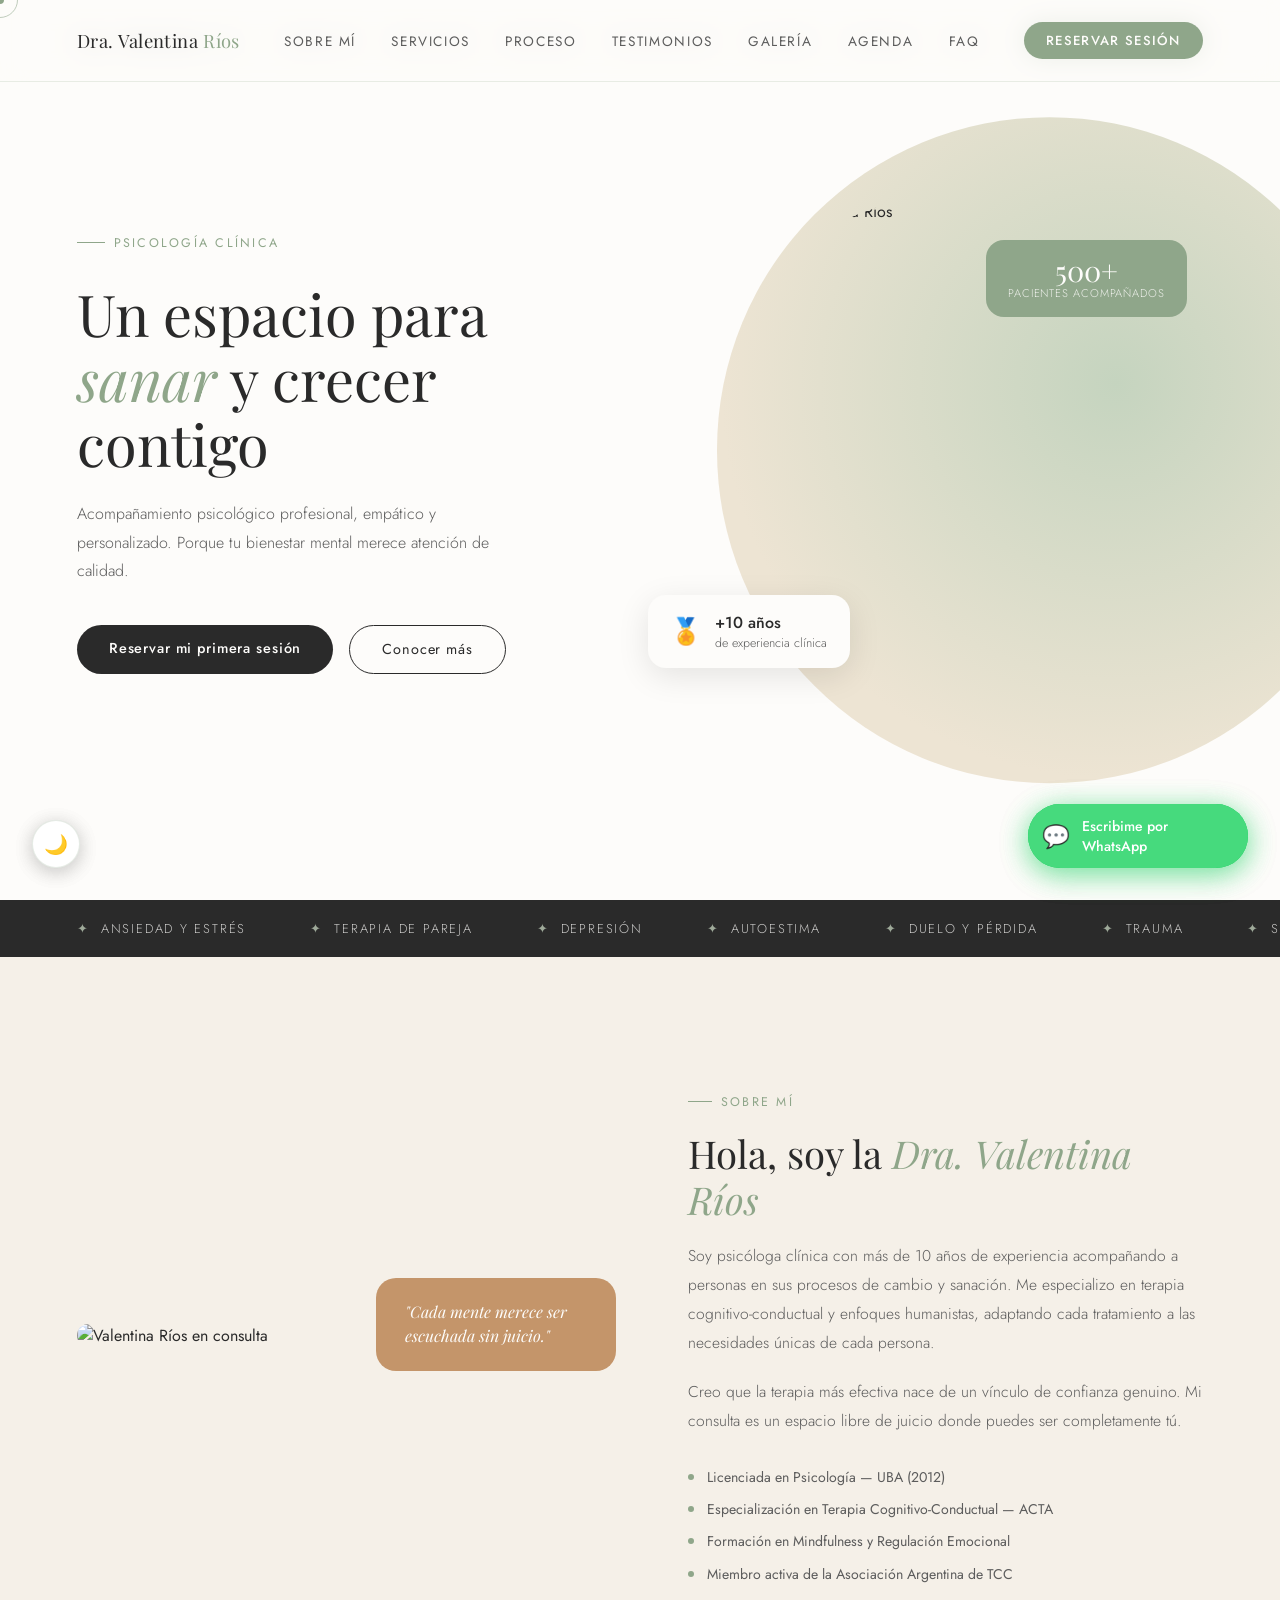
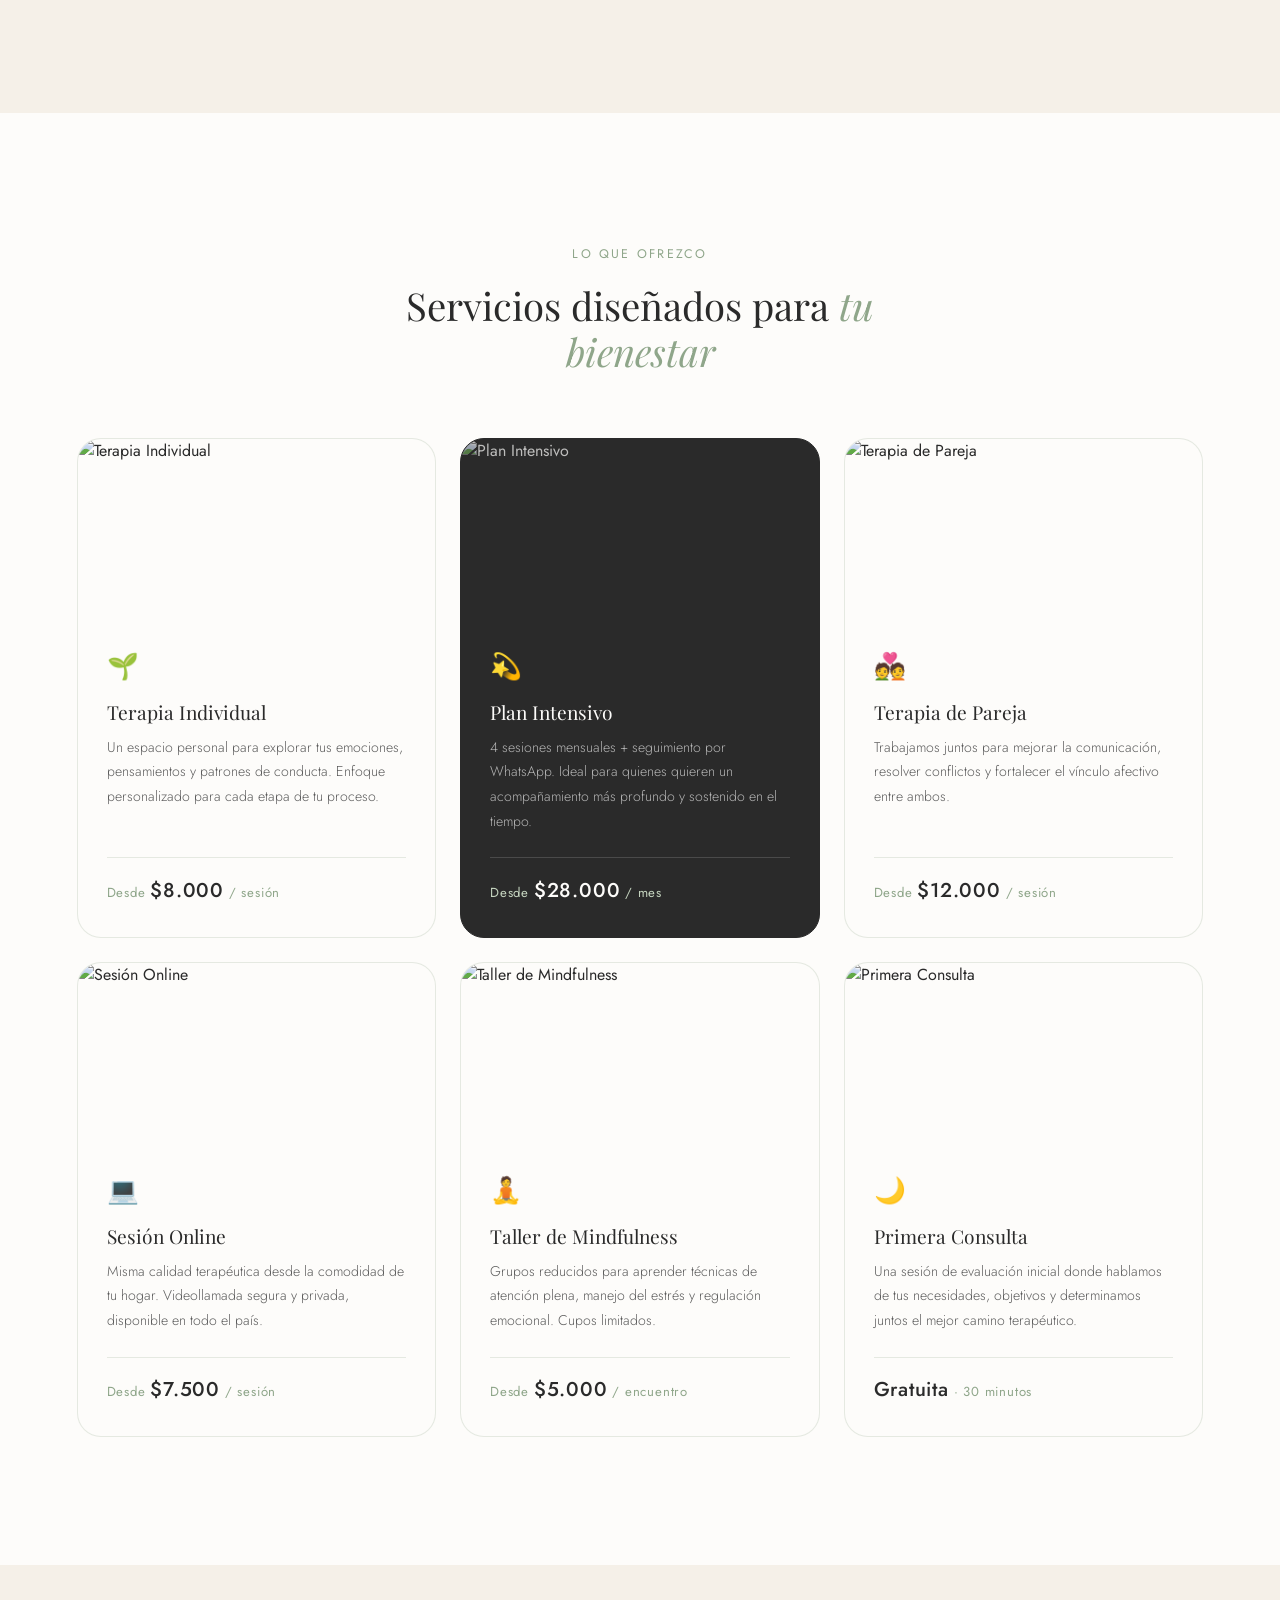
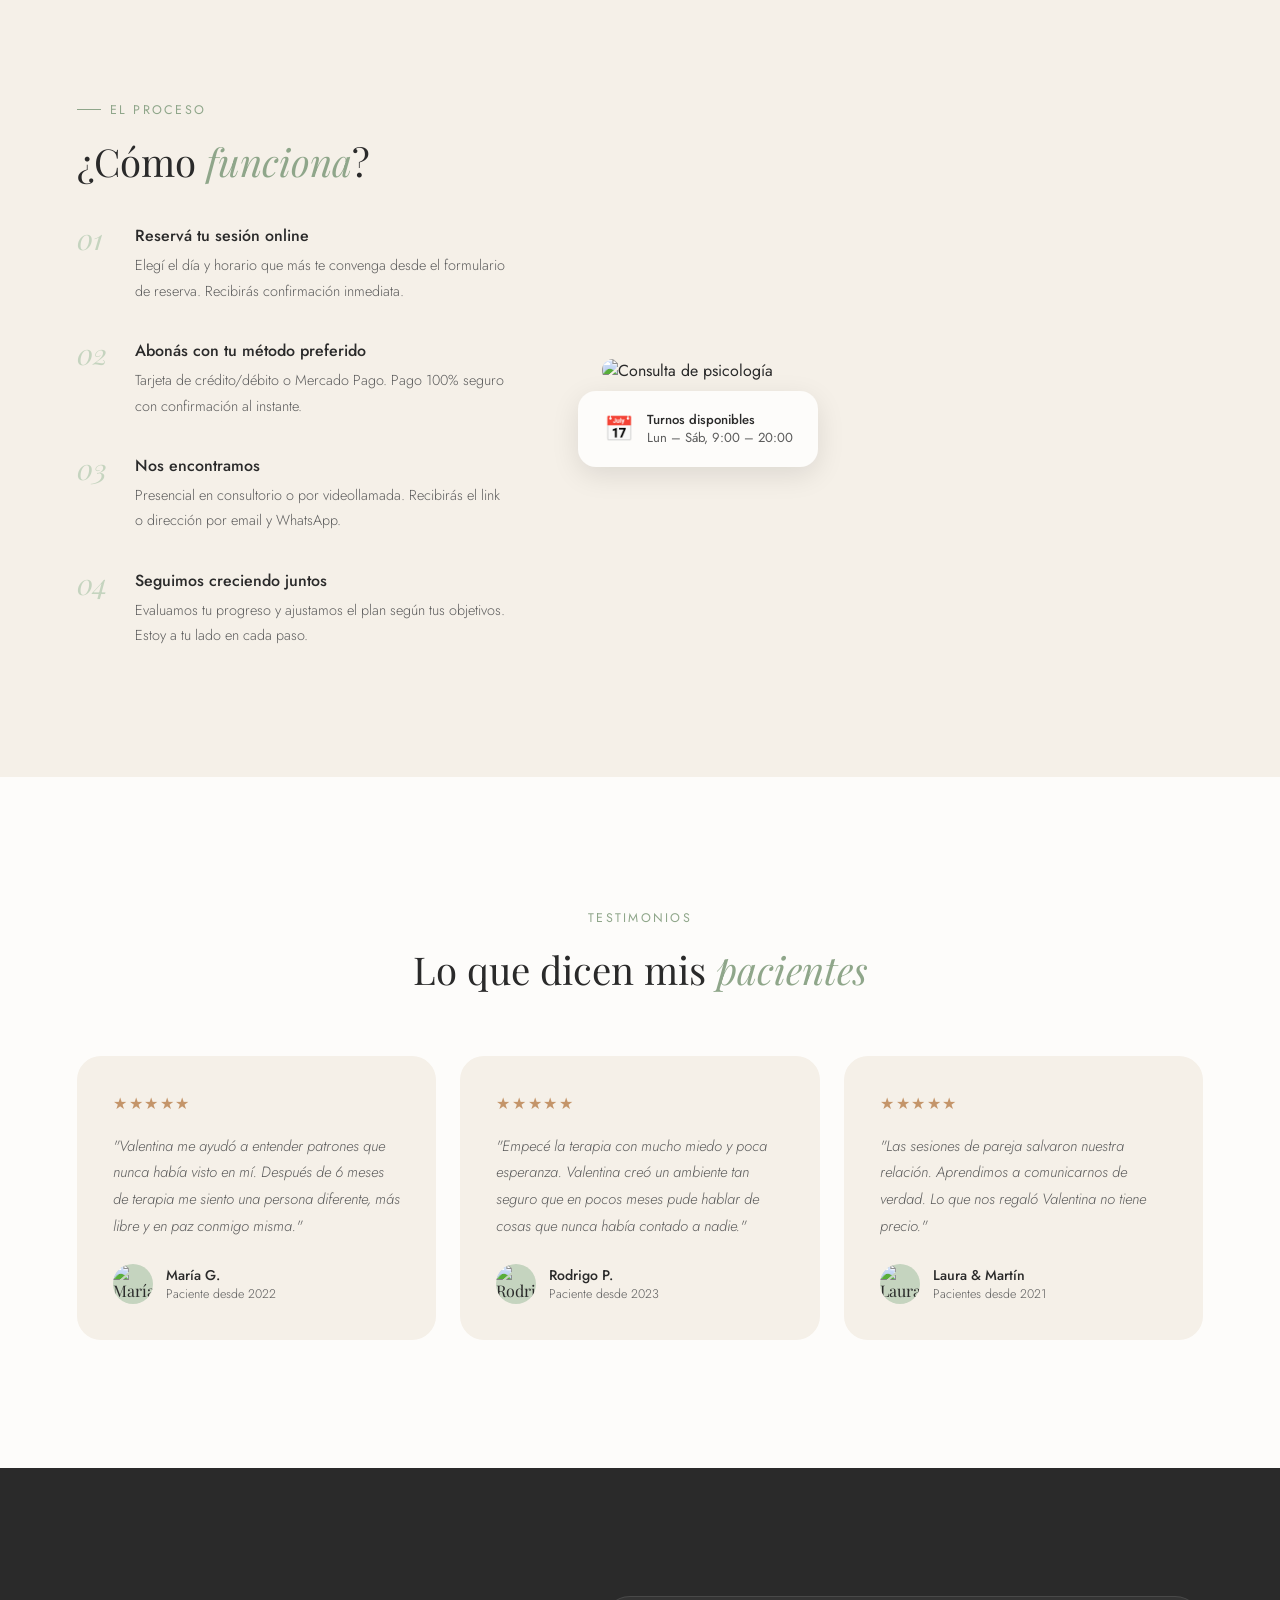
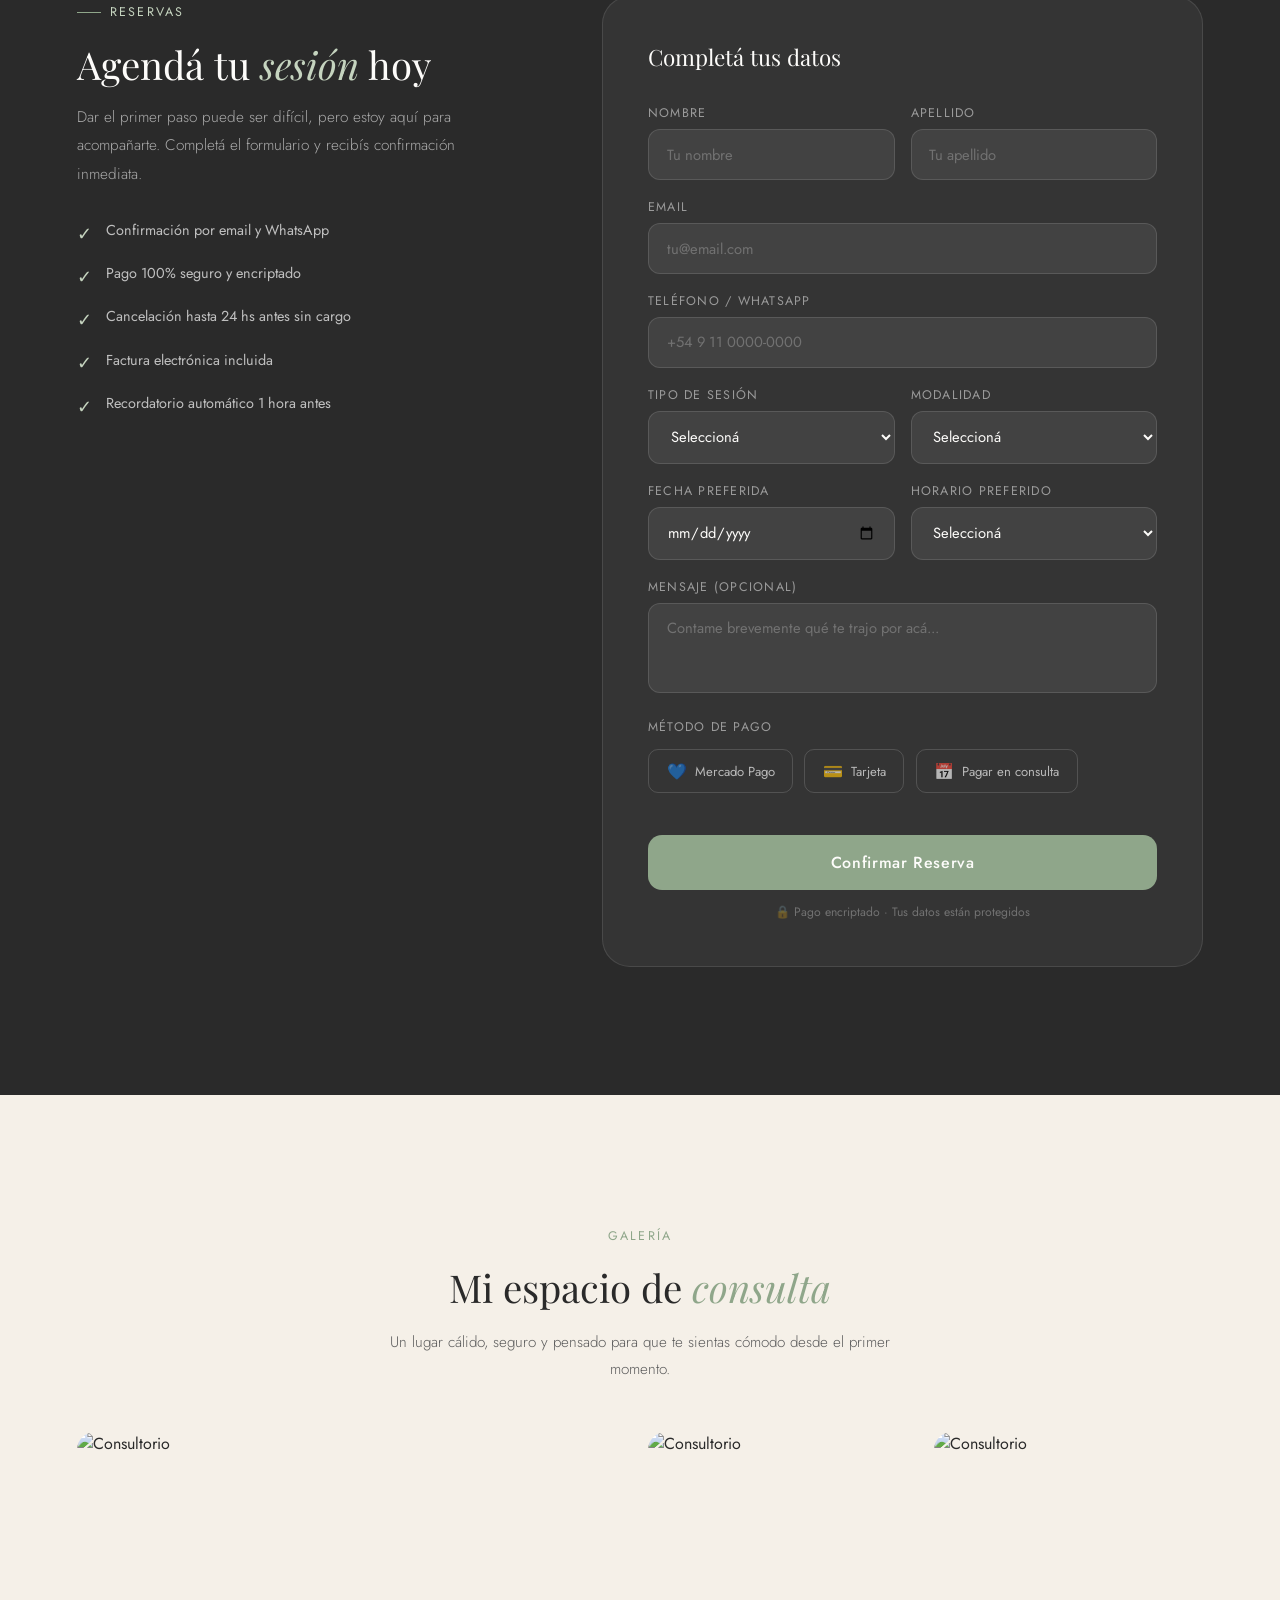
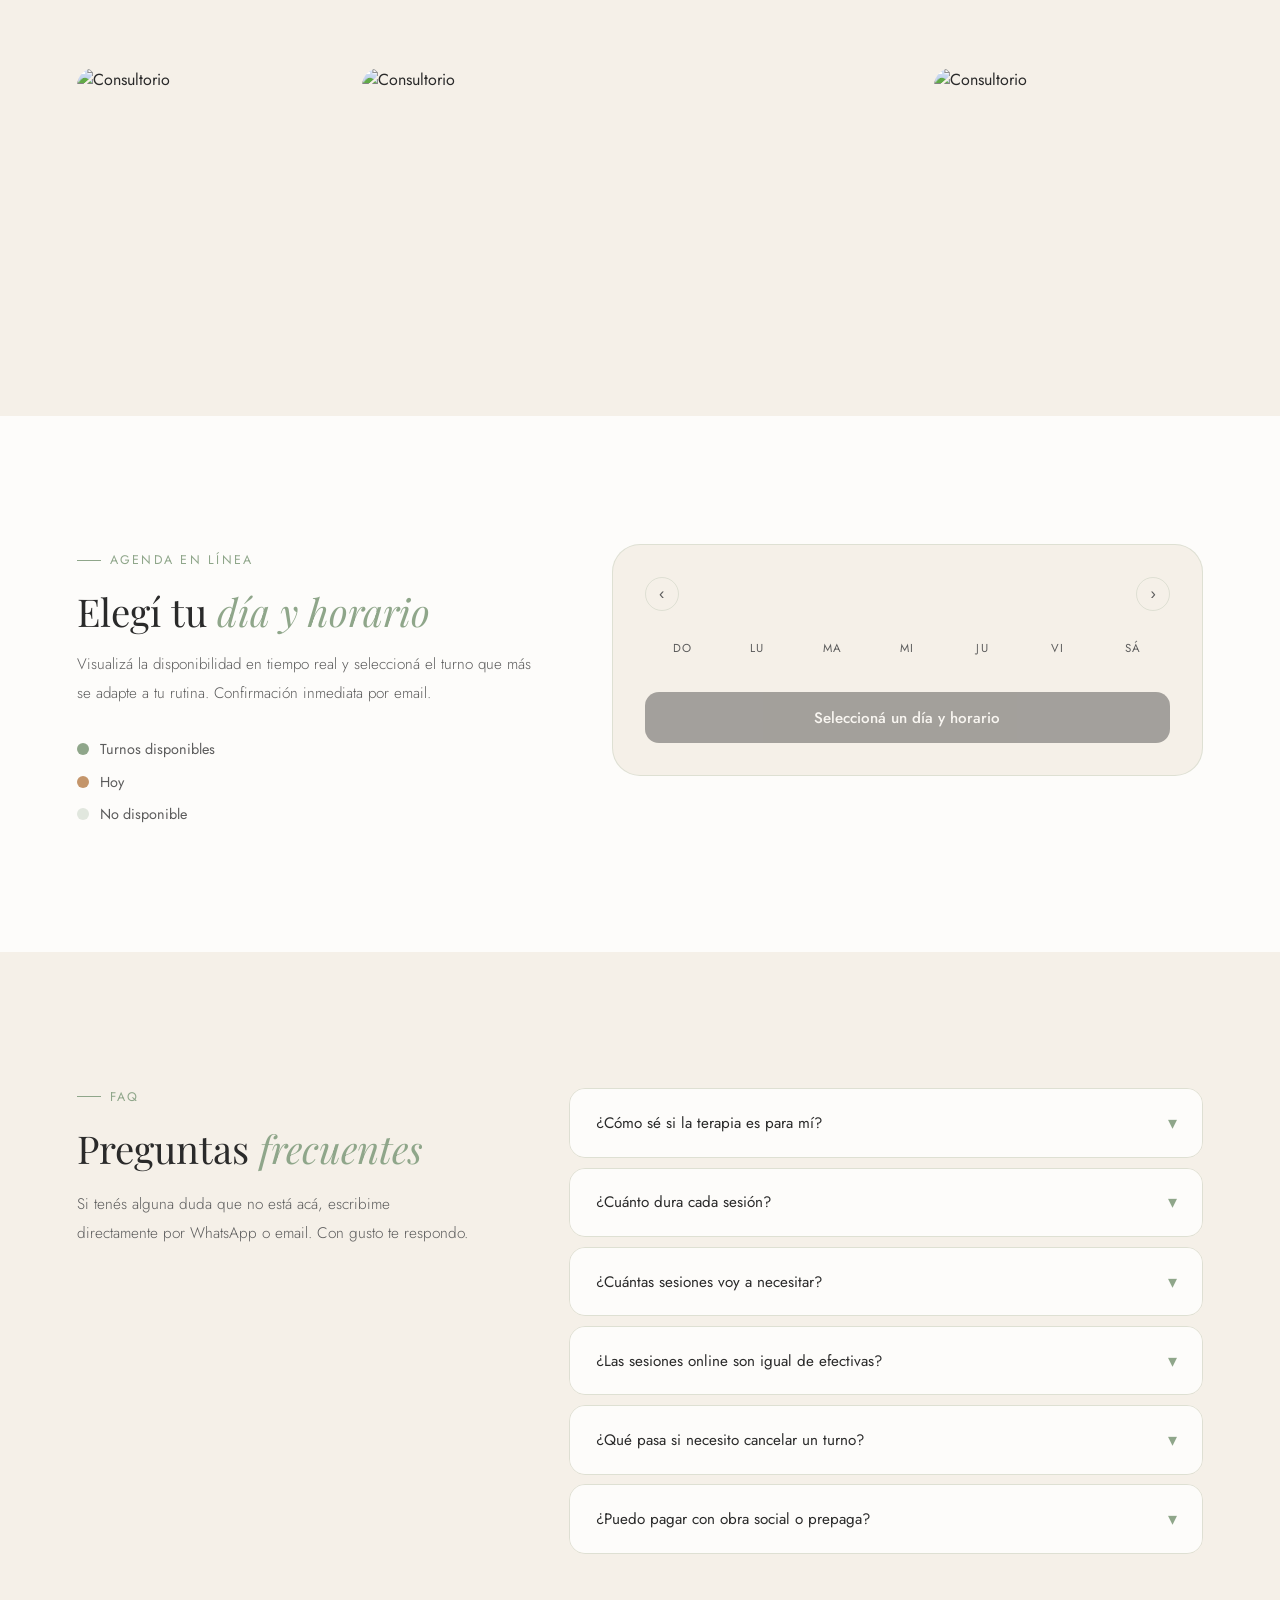
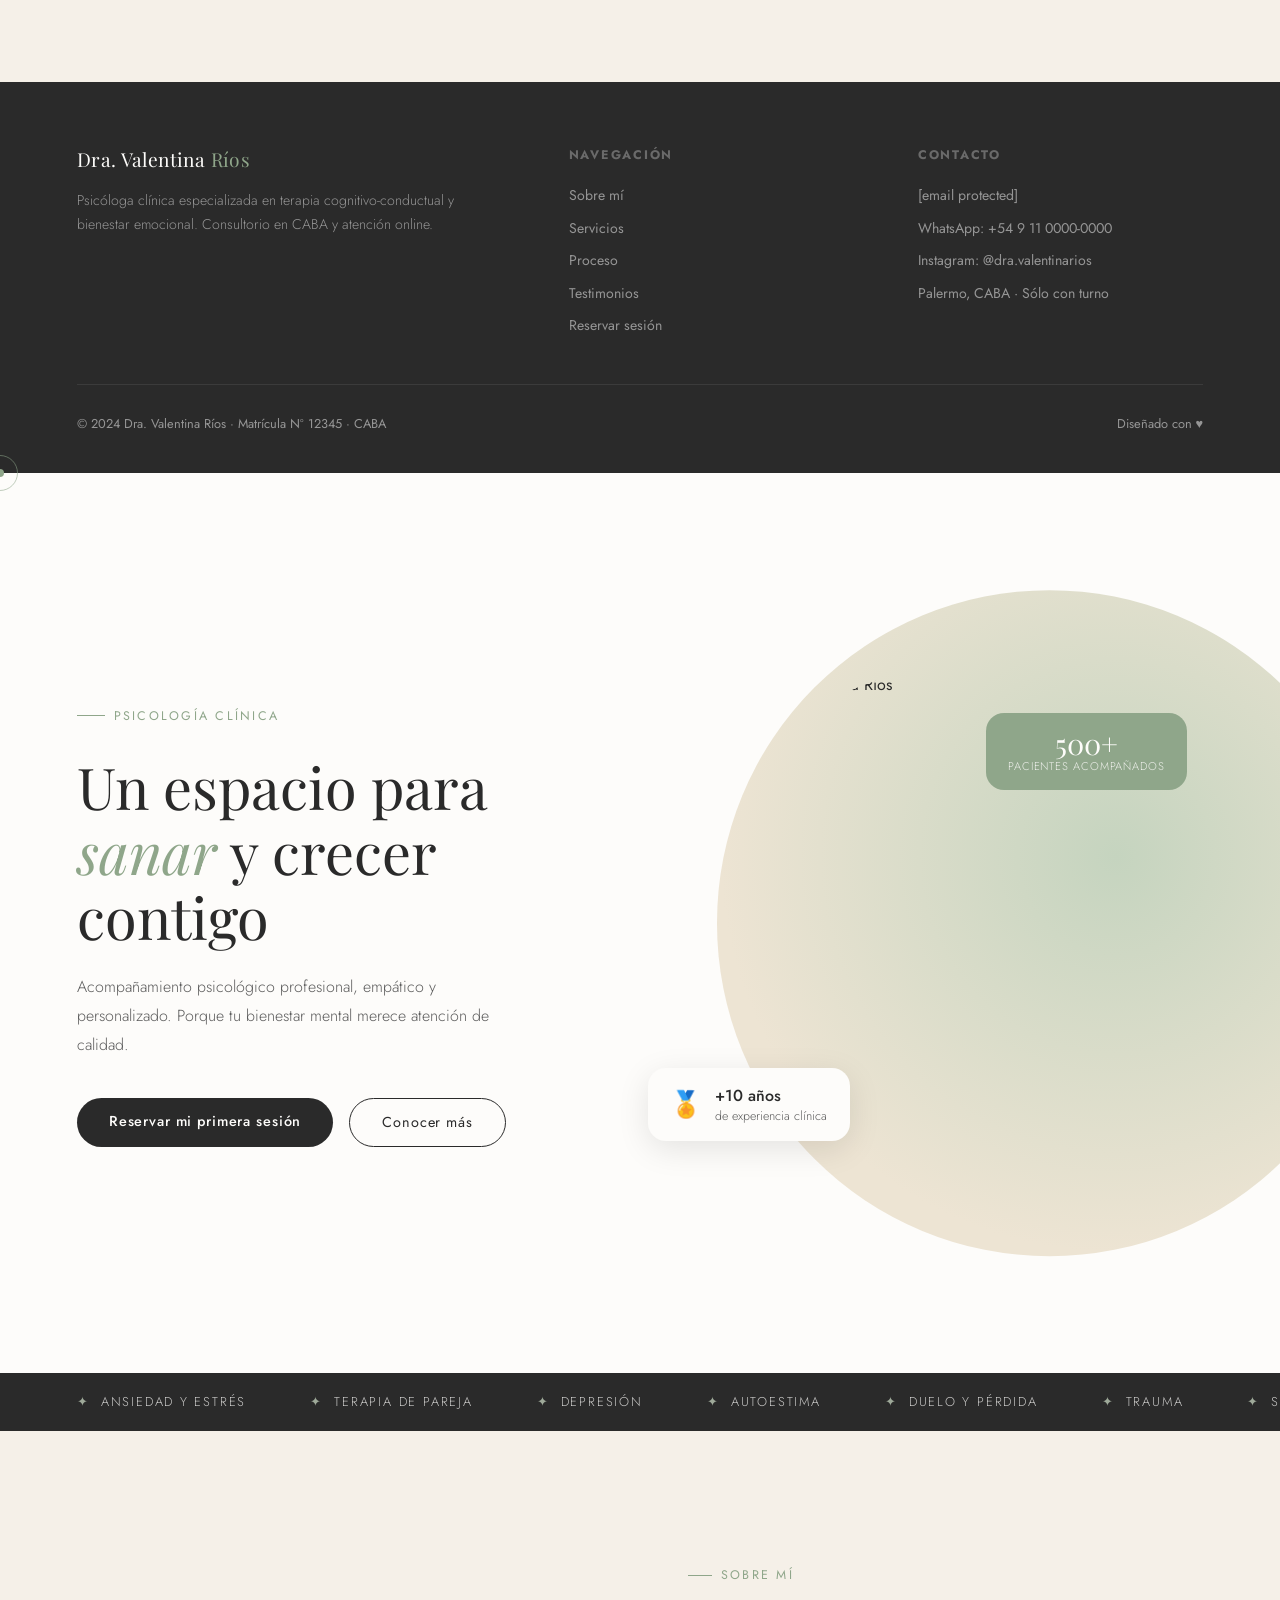
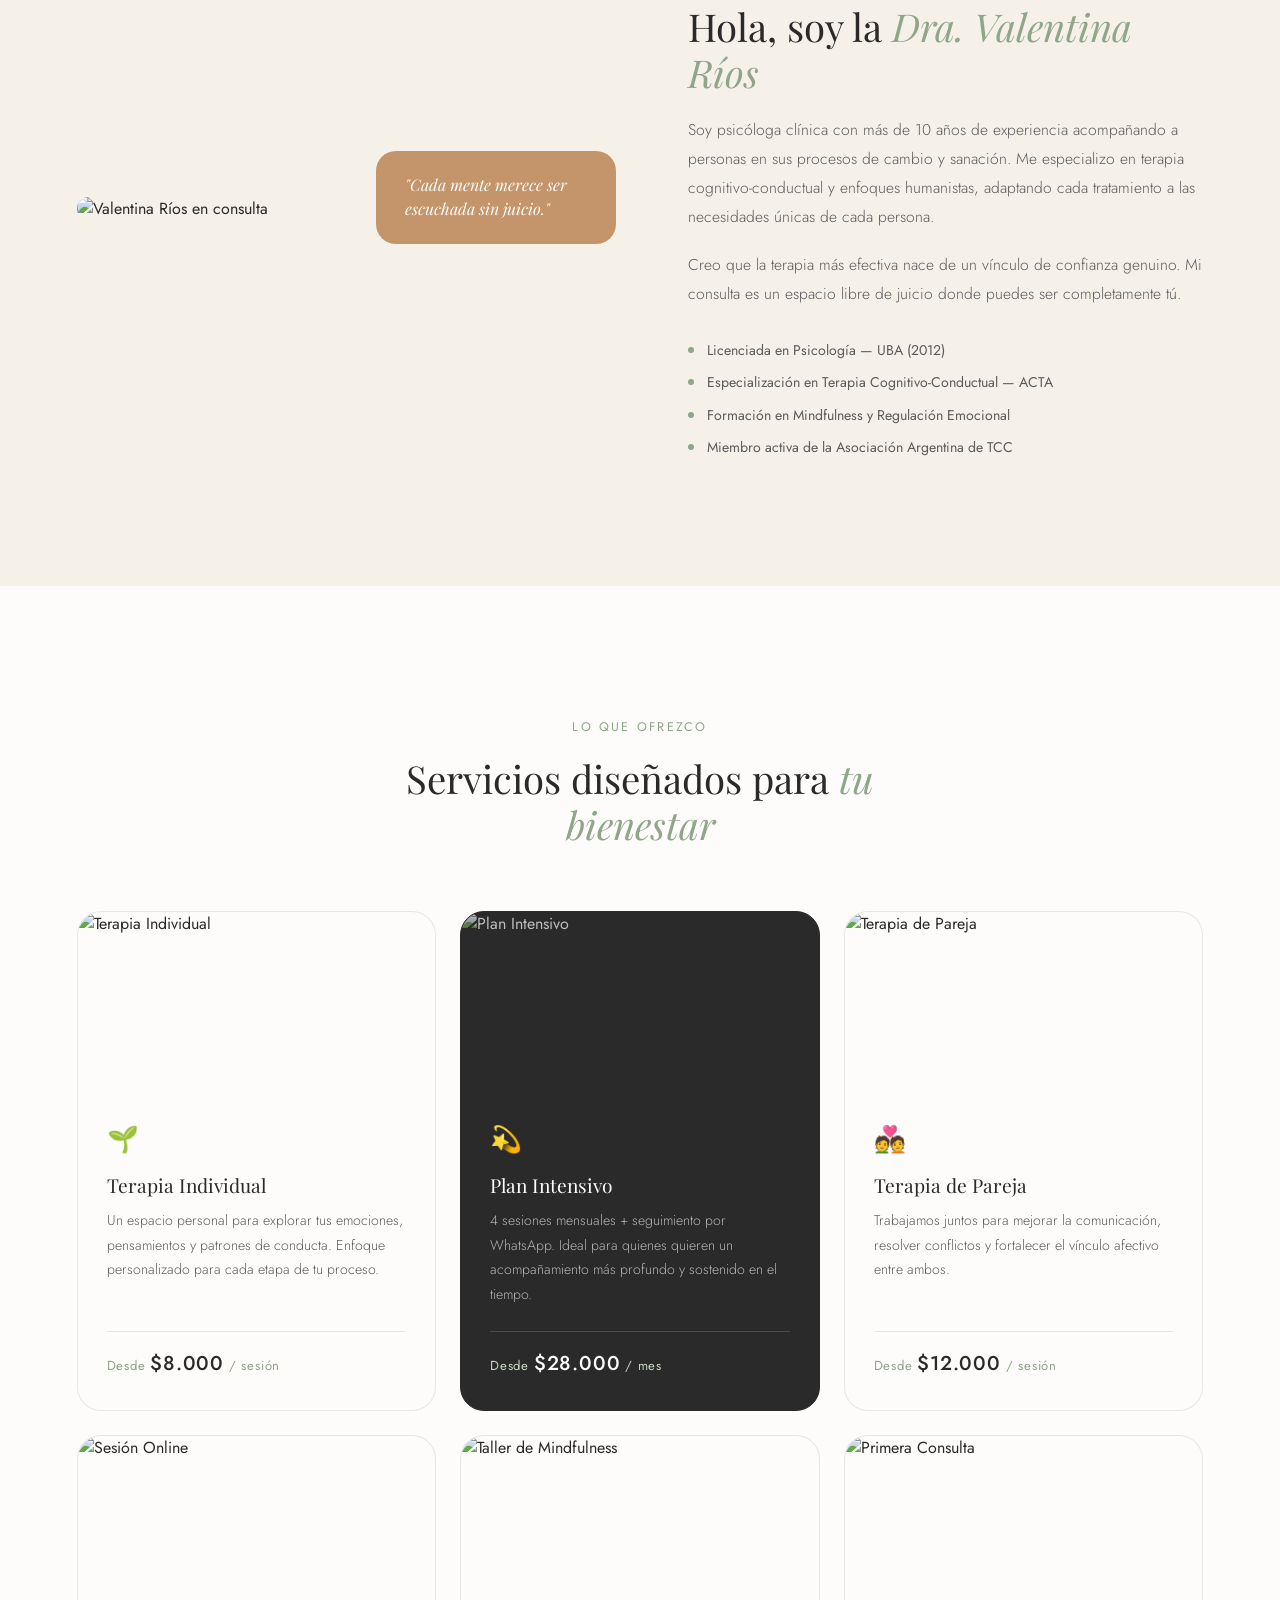
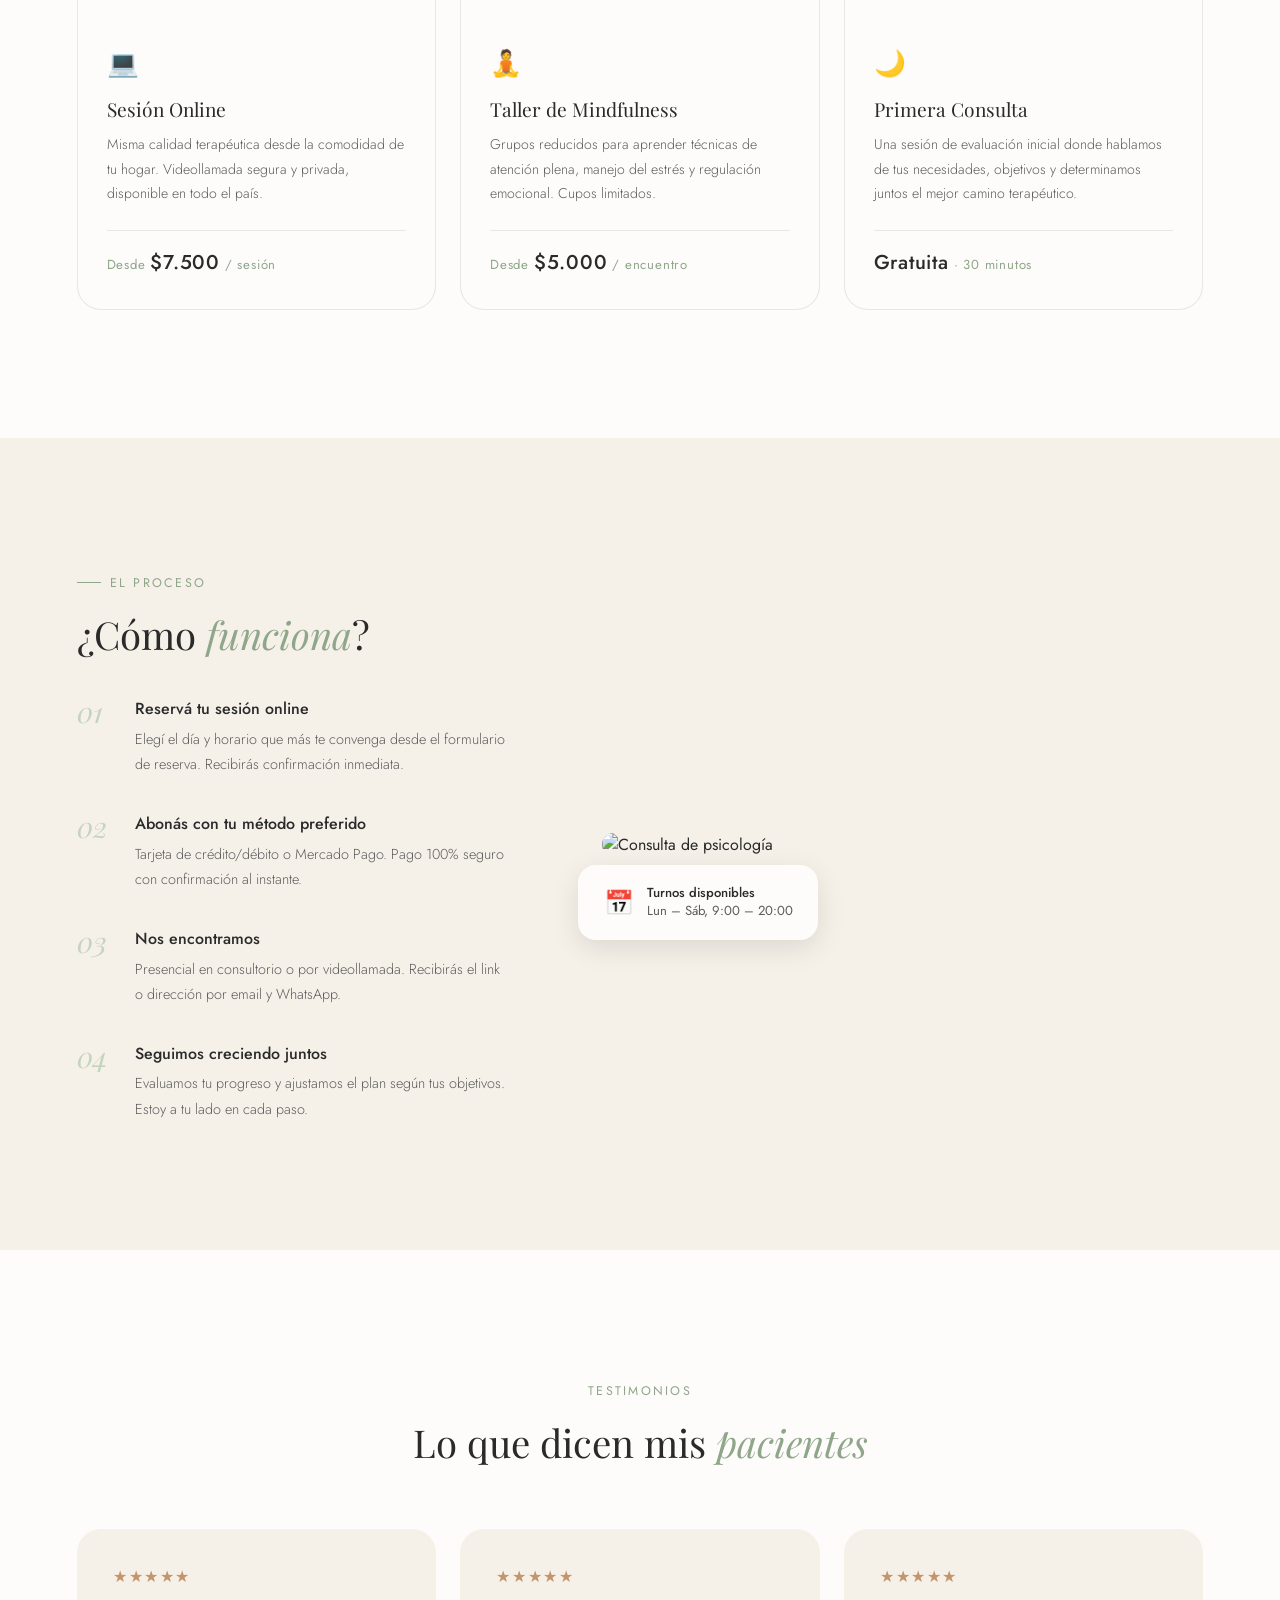
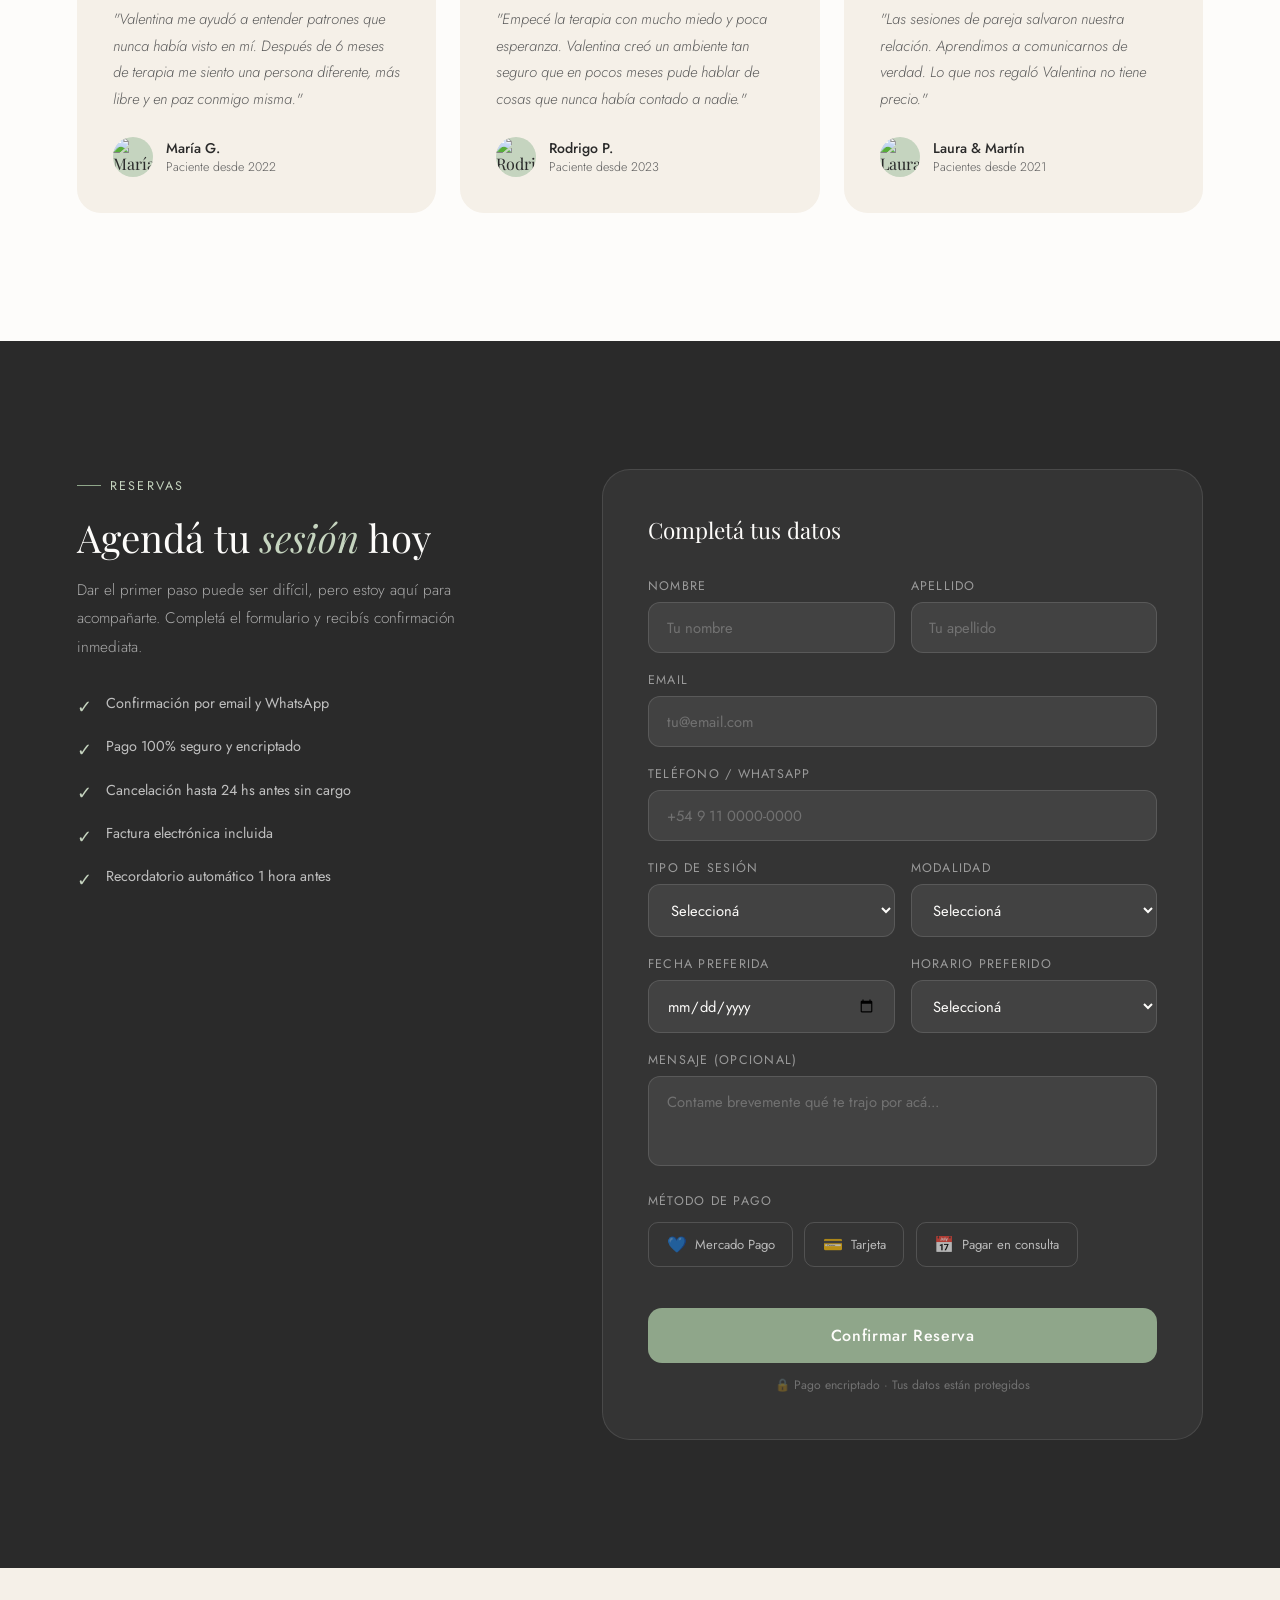
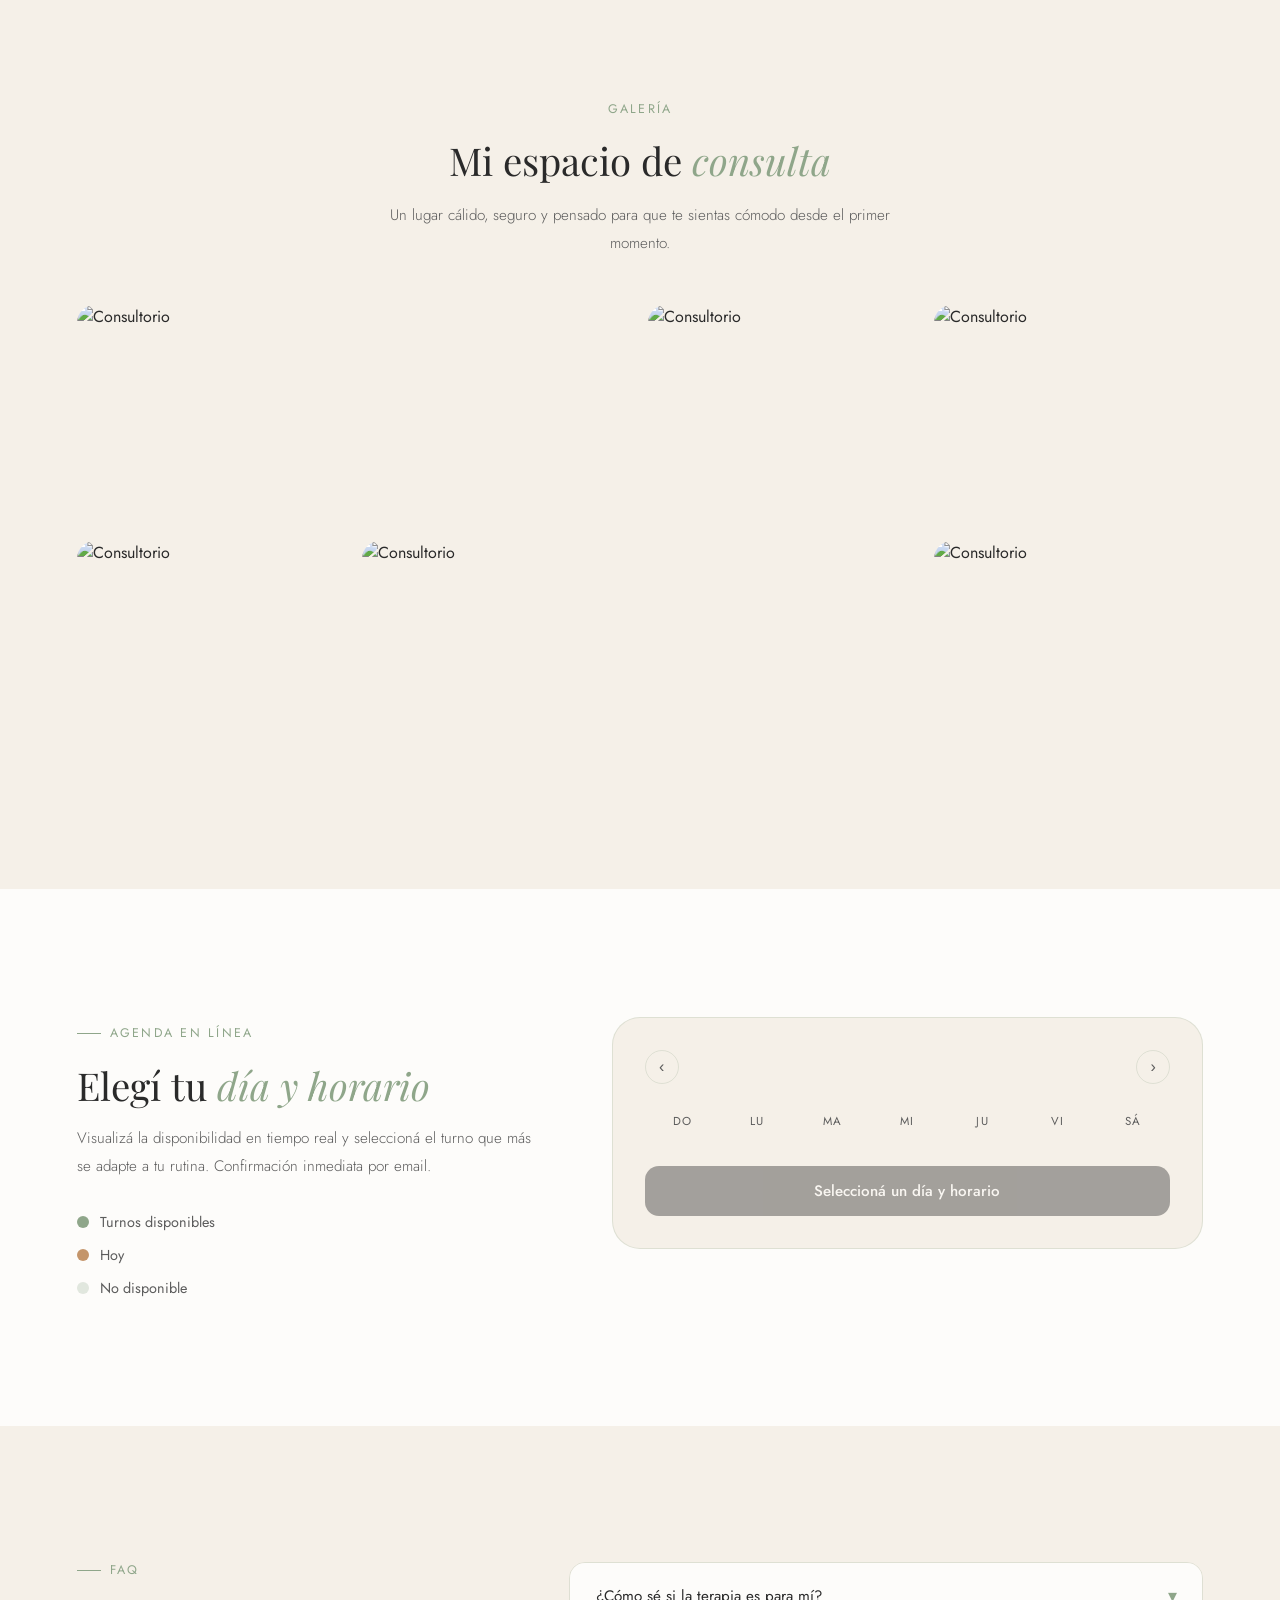
==== index.html @ c2145229 "Add files via upload" ====
<!DOCTYPE html>
<html lang="es">
<head>
  <meta charset="UTF-8" />
  <meta name="viewport" content="width=device-width, initial-scale=1.0" />
  <title>Dra. Valentina Ríos — Psicóloga Clínica</title>

  <!-- Preconnect para acelerar recursos externos -->
  <link rel="preconnect" href="https://fonts.googleapis.com" />
  <link rel="preconnect" href="https://fonts.gstatic.com" crossorigin />
  <link rel="preconnect" href="https://images.unsplash.com" />
  <link rel="dns-prefetch" href="https://cdnjs.cloudflare.com" />

  <!-- Preload imagen hero (above-the-fold) -->
  <link rel="preload" as="image"
    href="https://images.unsplash.com/photo-1594824476967-48c8b964273f?w=480&q=75&auto=format&fit=crop&fp-y=0.2&fm=webp"
    fetchpriority="high" />

  <!-- Fonts -->
  <link href="https://fonts.googleapis.com/css2?family=Playfair+Display:ital,wght@0,400;0,500;1,400&family=Jost:wght@300;400;500&display=swap"
    rel="stylesheet" />

  <!-- GSAP — carga normal (síncrona), debe estar antes del script principal -->
  <script src="https://cdnjs.cloudflare.com/ajax/libs/gsap/3.12.2/gsap.min.js"></script>
  <script src="https://cdnjs.cloudflare.com/ajax/libs/gsap/3.12.2/ScrollTrigger.min.js"></script>

  <style>

    *, *::before, *::after { box-sizing: border-box; margin: 0; padding: 0; }

    :root {
      --sage:    #8FA68A;
      --sage-lt: #C5D4BF;
      --cream:   #F5F0E8;
      --warm:    #EDE4D3;
      --dark:    #2A2A2A;
      --mid:     #5C5C5C;
      --accent:  #C4956A;
      --white:   #FDFCFA;
      --bg:      #FDFCFA;
      --card-bg: #FFFFFF;
      --text:    #2A2A2A;
      --border:  rgba(143,166,138,0.22);
      --nav-bg:  rgba(253,252,250,0.88);
      --input-bg:rgba(0,0,0,0.04);
    }
    [data-theme="dark"] {
      --cream:   #1e2420;
      --warm:    #252d28;
      --dark:    #e8ede6;
      --mid:     #9aaa95;
      --white:   #161c18;
      --bg:      #161c18;
      --card-bg: #1e2420;
      --text:    #e8ede6;
      --border:  rgba(143,166,138,0.18);
      --nav-bg:  rgba(22,28,24,0.92);
      --input-bg:rgba(255,255,255,0.06);
      --accent:  #d4a87a;
    }

    html { scroll-behavior: smooth; }

    /* ── THEME TRANSITION ── */
    html.theme-transitioning * { transition: background-color .35s ease, border-color .35s ease, color .2s ease !important; }

        /* ── CUSTOM CURSOR ── */
    .cursor-dot {
      position: fixed; width: 8px; height: 8px;
      background: var(--sage); border-radius: 50%;
      pointer-events: none; z-index: 9998;
      transform: translate(-50%, -50%);
      transition: opacity .2s;
    }
    .cursor-ring {
      position: fixed; width: 36px; height: 36px;
      border: 1.5px solid var(--sage); border-radius: 50%;
      pointer-events: none; z-index: 9997;
      transform: translate(-50%, -50%);
      transition: width .3s, height .3s, opacity .2s, border-color .3s, background .3s;
      opacity: .55;
    }
    .cursor-ring.hover {
      width: 56px; height: 56px;
      background: rgba(143,166,138,.12);
      border-color: var(--accent);
      opacity: .9;
    }
    body.no-cursor { cursor: none; }
    @media (pointer: coarse) {
      .cursor-dot, .cursor-ring { display: none; }
      body.no-cursor { cursor: auto; }
    }

    /* ── DARK MODE TOGGLE ── */
    .theme-toggle {
      position: fixed; bottom: 2rem; left: 2rem; z-index: 500;
      width: 48px; height: 48px;
      background: var(--card-bg);
      border: 1px solid var(--border);
      border-radius: 50%; cursor: pointer;
      display: flex; align-items: center; justify-content: center;
      font-size: 1.2rem;
      box-shadow: 0 4px 20px rgba(0,0,0,.12);
      transition: transform .3s ease, box-shadow .3s ease;
    }
    .theme-toggle:hover { transform: scale(1.1) rotate(15deg); box-shadow: 0 6px 24px rgba(0,0,0,.18); }

    /* ── WHATSAPP FLOAT ── */
    .wa-float {
      position: fixed; bottom: 2rem; right: 2rem; z-index: 500;
      display: flex; align-items: center; gap: .7rem;
      background: #25D366; color: #fff;
      padding: .75rem 1.3rem .75rem .9rem;
      border-radius: 50px;
      text-decoration: none;
      font-family: 'Jost', sans-serif; font-size: .88rem; font-weight: 500;
      box-shadow: 0 6px 28px rgba(37,211,102,.38);
      overflow: hidden;
      transition: transform .3s ease, box-shadow .3s ease;
      max-width: 220px;
    }
    .wa-float:hover { transform: translateY(-3px); box-shadow: 0 10px 36px rgba(37,211,102,.45); }
    .wa-icon { font-size: 1.4rem; flex-shrink: 0; }
    .wa-pulse {
      position: absolute; inset: 0;
      background: rgba(255,255,255,.15);
      border-radius: 50px;
      animation: waPulse 2.5s ease-in-out infinite;
    }
    @keyframes waPulse {
      0%, 100% { transform: scale(1); opacity: .6; }
      50%       { transform: scale(1.04); opacity: 0; }
    }

    /* ── GALLERY ── */
    #gallery { background: var(--cream); }
    .gallery-header { text-align: center; max-width: 560px; margin: 0 auto 3rem; }
    .gallery-header .section-label { justify-content: center; }
    .gallery-header .section-label::before { display: none; }
    .gallery-grid {
      display: grid;
      grid-template-columns: repeat(4, 1fr);
      grid-template-rows: auto auto;
      gap: 1rem;
    }
    .gallery-item {
      overflow: hidden; border-radius: 18px; cursor: pointer;
      position: relative;
    }
    .gallery-item:nth-child(1) { grid-column: 1 / 3; grid-row: 1 / 2; }
    .gallery-item:nth-child(2) { grid-column: 3 / 4; }
    .gallery-item:nth-child(3) { grid-column: 4 / 5; }
    .gallery-item:nth-child(4) { grid-column: 1 / 2; }
    .gallery-item:nth-child(5) { grid-column: 2 / 4; }
    .gallery-item:nth-child(6) { grid-column: 4 / 5; }
    .gallery-item img {
      width: 100%; height: 100%; min-height: 220px;
      object-fit: cover; display: block;
      transition: transform .6s cubic-bezier(.25,.46,.45,.94), filter .4s;
      filter: saturate(.85);
    }
    .gallery-item:hover img { transform: scale(1.07); filter: saturate(1.1); }
    .gallery-overlay {
      position: absolute; inset: 0;
      background: linear-gradient(to top, rgba(42,42,42,.65) 0%, transparent 55%);
      opacity: 0; transition: opacity .35s;
      display: flex; align-items: flex-end; padding: 1.2rem;
    }
    .gallery-item:hover .gallery-overlay { opacity: 1; }
    .gallery-caption { color: #fff; font-size: .82rem; font-weight: 400; letter-spacing: .06em; }

    /* Lightbox */
    .lightbox {
      position: fixed; inset: 0; z-index: 2000;
      background: rgba(0,0,0,.9);
      display: flex; align-items: center; justify-content: center;
      opacity: 0; pointer-events: none;
      transition: opacity .35s;
    }
    .lightbox.open { opacity: 1; pointer-events: all; }
    .lightbox img {
      max-width: 90vw; max-height: 88vh;
      border-radius: 16px; object-fit: contain;
      transform: scale(.92);
      transition: transform .35s cubic-bezier(.25,.46,.45,.94);
    }
    .lightbox.open img { transform: scale(1); }
    .lb-close {
      position: absolute; top: 1.5rem; right: 1.5rem;
      background: rgba(255,255,255,.12); border: none; color: #fff;
      width: 44px; height: 44px; border-radius: 50%;
      font-size: 1.3rem; cursor: pointer;
      display: flex; align-items: center; justify-content: center;
      transition: background .2s;
    }
    .lb-close:hover { background: rgba(255,255,255,.22); }
    .lb-nav {
      position: absolute; top: 50%; transform: translateY(-50%);
      background: rgba(255,255,255,.12); border: none; color: #fff;
      width: 48px; height: 48px; border-radius: 50%;
      font-size: 1.4rem; cursor: pointer;
      display: flex; align-items: center; justify-content: center;
      transition: background .2s;
    }
    .lb-nav:hover { background: rgba(255,255,255,.22); }
    .lb-prev { left: 1.5rem; }
    .lb-next { right: 1.5rem; }

    /* ── CALENDAR ── */
    #calendario { background: var(--white); }
    .cal-wrap { display: grid; grid-template-columns: 1fr 1.3fr; gap: 5rem; align-items: start; }
    .cal-info h2 { margin-bottom: 1rem; }
    .cal-info p { font-size: .95rem; line-height: 1.85; color: var(--mid); font-weight: 300; margin-bottom: 2rem; }
    .cal-box {
      background: var(--cream);
      border-radius: 28px; padding: 2rem;
      border: 1px solid var(--border);
    }
    .cal-header {
      display: flex; align-items: center; justify-content: space-between;
      margin-bottom: 1.5rem;
    }
    .cal-month {
      font-family: 'Playfair Display', serif;
      font-size: 1.15rem; font-weight: 400;
    }
    .cal-nav-btn {
      background: none; border: 1px solid var(--border);
      width: 34px; height: 34px; border-radius: 50%;
      cursor: pointer; font-size: 1rem; color: var(--mid);
      display: flex; align-items: center; justify-content: center;
      transition: background .2s, color .2s;
    }
    .cal-nav-btn:hover { background: var(--sage); color: #fff; border-color: var(--sage); }
    .cal-days-header {
      display: grid; grid-template-columns: repeat(7, 1fr);
      text-align: center; margin-bottom: .6rem;
    }
    .cal-days-header span {
      font-size: .72rem; letter-spacing: .1em; text-transform: uppercase;
      color: var(--mid); padding: .3rem 0;
    }
    .cal-days {
      display: grid; grid-template-columns: repeat(7, 1fr);
      gap: .3rem;
    }
    .cal-day {
      aspect-ratio: 1; display: flex; align-items: center; justify-content: center;
      border-radius: 50%; font-size: .88rem;
      cursor: pointer; transition: background .2s, color .2s;
      border: 1.5px solid transparent;
      color: var(--dark);
    }
    .cal-day:hover:not(.disabled):not(.empty) { background: var(--sage-lt); }
    .cal-day.today { border-color: var(--sage); color: var(--sage); font-weight: 500; }
    .cal-day.selected { background: var(--sage); color: #fff; }
    .cal-day.disabled { color: var(--mid); opacity: .35; cursor: not-allowed; }
    .cal-day.empty { cursor: default; }
    .cal-day.available::after {
      content: ''; display: block;
      width: 4px; height: 4px; border-radius: 50%;
      background: var(--accent); margin: -6px auto 0;
    }
    .cal-day.selected::after { background: #fff; }

    /* Time slots */
    .time-slots { margin-top: 1.5rem; }
    .time-slots-label {
      font-size: .78rem; letter-spacing: .12em; text-transform: uppercase;
      color: var(--mid); margin-bottom: .8rem;
    }
    .slots-grid { display: grid; grid-template-columns: repeat(4, 1fr); gap: .5rem; }
    .slot {
      padding: .55rem .3rem; text-align: center;
      border: 1.5px solid var(--border); border-radius: 10px;
      font-size: .82rem; cursor: pointer; color: var(--dark);
      transition: all .2s; background: var(--card-bg);
    }
    .slot:hover:not(.taken) { border-color: var(--sage); color: var(--sage); }
    .slot.selected-slot { background: var(--sage); color: #fff; border-color: var(--sage); }
    .slot.taken { opacity: .3; cursor: not-allowed; text-decoration: line-through; }
    .cal-confirm-btn {
      width: 100%; margin-top: 1.4rem;
      padding: .9rem; background: var(--dark); color: #fff;
      border: none; border-radius: 14px;
      font-family: 'Jost', sans-serif; font-size: .95rem; font-weight: 500;
      cursor: pointer; transition: background .25s, transform .2s;
    }
    .cal-confirm-btn:hover { background: var(--sage); transform: translateY(-1px); }
    .cal-confirm-btn:disabled { opacity: .4; cursor: not-allowed; transform: none; }

    /* ── DARK MODE overrides for specific hard-coded colors ── */
    [data-theme="dark"] nav { background: var(--nav-bg); border-color: rgba(143,166,138,.12); }
    [data-theme="dark"] .booking-form { background: rgba(255,255,255,.04); border-color: rgba(255,255,255,.08); }
    [data-theme="dark"] .service-card { background: var(--card-bg); border-color: var(--border); }
    [data-theme="dark"] .test-card { background: var(--warm); }
    [data-theme="dark"] .faq-q { background: var(--card-bg); color: var(--dark); }
    [data-theme="dark"] .faq-a { background: var(--card-bg); }
    [data-theme="dark"] .cal-box { background: var(--warm); }
    [data-theme="dark"] .slot { background: var(--warm); }
    [data-theme="dark"] #loader { background: var(--white); }
    [data-theme="dark"] .hero-badge { background: var(--card-bg); }
    [data-theme="dark"] .how-img-overlay { background: var(--card-bg); }
    [data-theme="dark"] .theme-toggle { background: var(--card-bg); color: var(--dark); }

    /* gallery responsive */
    @media (max-width: 768px) {
      .gallery-grid { grid-template-columns: repeat(2,1fr); }
      .gallery-item:nth-child(1),
      .gallery-item:nth-child(2),
      .gallery-item:nth-child(3),
      .gallery-item:nth-child(4),
      .gallery-item:nth-child(5),
      .gallery-item:nth-child(6) { grid-column: auto; grid-row: auto; }
      .cal-wrap { grid-template-columns: 1fr; gap: 3rem; }
      .slots-grid { grid-template-columns: repeat(3,1fr); }
    }
    @media (max-width: 480px) {
      .gallery-grid { grid-template-columns: 1fr; }
      .slots-grid { grid-template-columns: repeat(3,1fr); }
      .wa-float span { display: none; }
      .wa-float { padding: .8rem; border-radius: 50%; }
    }

    body {
      font-family: 'Jost', sans-serif;
      background: var(--bg);
      color: var(--dark);
      overflow-x: hidden;
    }

    /* ── NAV ── */
    nav {
      position: fixed; top: 0; width: 100%; z-index: 100;
      padding: 1.4rem 6vw;
      display: flex; justify-content: space-between; align-items: center;
      background: rgba(253,252,250,0.85);
      backdrop-filter: blur(12px);
      border-bottom: 1px solid rgba(143,166,138,0.18);
      transition: box-shadow .3s;
    }
    nav.scrolled { box-shadow: 0 2px 20px rgba(0,0,0,0.06); }
    .nav-logo { font-family: 'Playfair Display', serif; font-size: 1.15rem; letter-spacing: .02em; color: var(--dark); text-decoration: none; }
    .nav-logo span { color: var(--sage); }
    .nav-links { display: flex; gap: 2.2rem; list-style: none; }
    .nav-links a { font-size: .85rem; font-weight: 400; letter-spacing: .12em; text-transform: uppercase; color: var(--mid); text-decoration: none; transition: color .25s; }
    .nav-links a:hover { color: var(--sage); }
    .nav-cta {
      padding: .55rem 1.4rem;
      background: var(--sage); color: var(--white);
      border: none; border-radius: 30px;
      font-family: 'Jost', sans-serif; font-size: .82rem; font-weight: 500; letter-spacing: .1em; text-transform: uppercase;
      cursor: pointer; text-decoration: none; transition: background .25s, transform .2s;
    }
    .nav-cta:hover { background: var(--accent); transform: translateY(-1px); }

    /* ── HERO ── */
    #hero {
      min-height: 100vh;
      display: grid; grid-template-columns: 1fr 1fr;
      align-items: center;
      padding: 0 6vw;
      gap: 4rem;
      position: relative;
      overflow: hidden;
    }
    .hero-bg-circle {
      position: absolute; right: -8vw; top: 50%; transform: translateY(-50%);
      width: 52vw; height: 52vw;
      border-radius: 50%;
      background: radial-gradient(circle at 60% 40%, var(--sage-lt) 0%, var(--warm) 70%);
      z-index: 0;
    }
    .hero-text { position: relative; z-index: 1; }
    .hero-tag {
      display: inline-flex; align-items: center; gap: .55rem;
      font-size: .78rem; letter-spacing: .18em; text-transform: uppercase; color: var(--sage);
      margin-bottom: 1.8rem;
    }
    .hero-tag::before { content: ''; display: block; width: 28px; height: 1px; background: var(--sage); }
    h1 {
      font-family: 'Playfair Display', serif;
      font-size: clamp(2.6rem, 4.5vw, 4rem);
      line-height: 1.13;
      font-weight: 400;
      color: var(--dark);
      margin-bottom: 1.5rem;
    }
    h1 em { color: var(--sage); font-style: italic; }
    .hero-desc {
      font-size: 1rem; line-height: 1.8; color: var(--mid);
      max-width: 420px; font-weight: 300;
      margin-bottom: 2.4rem;
    }
    .hero-btns { display: flex; gap: 1rem; flex-wrap: wrap; }
    .btn-primary {
      padding: .85rem 2rem;
      background: var(--dark); color: var(--white);
      border: none; border-radius: 40px;
      font-family: 'Jost', sans-serif; font-size: .9rem; font-weight: 500; letter-spacing: .06em;
      cursor: pointer; text-decoration: none; transition: background .25s, transform .2s;
    }
    .btn-primary:hover { background: var(--sage); transform: translateY(-2px); }
    .btn-outline {
      padding: .85rem 2rem;
      background: transparent; color: var(--dark);
      border: 1.5px solid var(--dark); border-radius: 40px;
      font-family: 'Jost', sans-serif; font-size: .9rem; font-weight: 400; letter-spacing: .06em;
      cursor: pointer; text-decoration: none; transition: border-color .25s, color .25s, transform .2s;
    }
    .btn-outline:hover { border-color: var(--sage); color: var(--sage); transform: translateY(-2px); }

    .hero-img {
      position: relative; z-index: 1;
      display: flex; justify-content: center; align-items: flex-end;
    }
    .hero-img img {
      width: min(380px, 90%);
      height: 500px;
      object-fit: cover;
      border-radius: 180px 180px 120px 120px;
      filter: grayscale(15%);
    }
    .hero-badge {
      position: absolute; bottom: 2rem; left: -1.5rem;
      background: var(--white);
      border-radius: 18px;
      padding: 1rem 1.4rem;
      box-shadow: 0 8px 32px rgba(0,0,0,0.1);
      display: flex; align-items: center; gap: .8rem;
    }
    .badge-icon { font-size: 1.6rem; }
    .badge-text { font-size: .78rem; color: var(--mid); font-weight: 300; }
    .badge-text strong { display: block; font-size: 1rem; color: var(--dark); font-weight: 500; }

    .hero-stat {
      position: absolute; top: 2.5rem; right: 1rem;
      background: var(--sage);
      border-radius: 18px;
      padding: 1rem 1.4rem;
      text-align: center; color: var(--white);
    }
    .hero-stat .num { font-family: 'Playfair Display', serif; font-size: 1.8rem; font-weight: 400; line-height: 1; }
    .hero-stat .lbl { font-size: .7rem; font-weight: 300; letter-spacing: .08em; text-transform: uppercase; opacity: .85; }

    /* ── STRIP ── */
    .strip {
      background: var(--dark); color: var(--white);
      padding: 1.2rem 6vw;
      display: flex; gap: 3rem; overflow: hidden;
      font-size: .8rem; letter-spacing: .14em; text-transform: uppercase; font-weight: 300;
    }
    .strip-inner { display: flex; gap: 4rem; white-space: nowrap; animation: scroll 22s linear infinite; }
    .strip-item { display: flex; align-items: center; gap: .7rem; opacity: .75; }
    .strip-item span { color: var(--sage-lt); }
    @keyframes scroll { 0% { transform: translateX(0); } 100% { transform: translateX(-50%); } }

    /* ── SECTION COMMONS ── */
    section { padding: 8rem 6vw; }
    .section-label {
      display: inline-flex; align-items: center; gap: .55rem;
      font-size: .78rem; letter-spacing: .18em; text-transform: uppercase; color: var(--sage);
      margin-bottom: 1.2rem;
    }
    .section-label::before { content: ''; display: block; width: 24px; height: 1px; background: var(--sage); }
    h2 {
      font-family: 'Playfair Display', serif;
      font-size: clamp(1.9rem, 3vw, 2.8rem);
      font-weight: 400; line-height: 1.2;
      margin-bottom: 1.2rem;
    }
    h2 em { color: var(--sage); font-style: italic; }

    /* ── ABOUT ── */
    #about {
      background: var(--cream);
      display: grid; grid-template-columns: 1fr 1fr; gap: 6rem; align-items: center;
    }
    .about-img-wrap { position: relative; }
    .about-img-wrap img {
      width: 100%; height: 520px;
      object-fit: cover; object-position: top;
      border-radius: 24px;
    }
    .about-quote {
      position: absolute; bottom: -1.5rem; right: -1.5rem;
      background: var(--accent); color: var(--white);
      border-radius: 20px; padding: 1.4rem 1.8rem;
      max-width: 240px;
      font-family: 'Playfair Display', serif; font-style: italic; font-size: 1rem; line-height: 1.5;
    }
    .about-text p { font-size: .98rem; line-height: 1.85; color: var(--mid); font-weight: 300; margin-bottom: 1.2rem; }
    .credentials { display: flex; flex-direction: column; gap: .7rem; margin-top: 2rem; }
    .credential-item {
      display: flex; align-items: flex-start; gap: .8rem;
      font-size: .88rem; color: var(--mid); line-height: 1.5;
    }
    .cred-dot { width: 6px; height: 6px; min-width: 6px; background: var(--sage); border-radius: 50%; margin-top: .45rem; }

    /* ── SERVICES ── */
    #services { background: var(--white); }
    .services-header { text-align: center; max-width: 580px; margin: 0 auto 4rem; }
    .services-header .section-label { justify-content: center; }
    .services-header .section-label::before { display: none; }
    .services-grid { display: grid; grid-template-columns: repeat(3, 1fr); gap: 1.5rem; }
    .service-card {
      background: var(--white);
      border: 1px solid rgba(143,166,138,0.22);
      border-radius: 24px;
      overflow: hidden;
      transition: transform .35s, box-shadow .35s, border-color .35s;
      cursor: default;
      display: flex; flex-direction: column;
    }
    .service-card:hover {
      transform: translateY(-7px);
      box-shadow: 0 20px 48px rgba(0,0,0,0.10);
      border-color: var(--sage-lt);
    }
    .service-card.featured { background: var(--dark); color: var(--white); border-color: var(--dark); }

    /* image on top of card */
    .service-img {
      width: 100%; height: 180px;
      object-fit: cover;
      display: block;
      transition: transform .5s ease;
      filter: saturate(0.85);
    }
    .service-card:hover .service-img { transform: scale(1.04); }
    .service-card.featured .service-img { filter: saturate(0.6) brightness(0.75); }

    .service-body { padding: 1.8rem 1.8rem 2rem; display: flex; flex-direction: column; flex: 1; }
    .service-icon { font-size: 1.6rem; margin-bottom: .9rem; }
    .service-card h3 {
      font-family: 'Playfair Display', serif; font-size: 1.2rem; font-weight: 400; margin-bottom: .6rem;
    }
    .service-card p { font-size: .88rem; line-height: 1.75; color: var(--mid); font-weight: 300; flex: 1; }
    .service-card.featured p { color: rgba(255,255,255,.65); }
    .service-price {
      margin-top: 1.5rem; padding-top: 1.1rem;
      border-top: 1px solid rgba(143,166,138,.22);
      font-size: .82rem; letter-spacing: .06em; color: var(--sage);
    }
    .service-card.featured .service-price { border-color: rgba(255,255,255,.15); color: var(--sage-lt); }
    .service-price strong { font-size: 1.25rem; font-weight: 500; color: var(--dark); }
    .service-card.featured .service-price strong { color: var(--white); }

    /* ── HOW ── */
    #how { background: var(--cream); }
    .how-grid { display: grid; grid-template-columns: 1fr 1.4fr; gap: 6rem; align-items: center; }
    .how-steps { display: flex; flex-direction: column; gap: 2.2rem; margin-top: 2.5rem; }
    .step { display: flex; gap: 1.4rem; }
    .step-num {
      font-family: 'Playfair Display', serif; font-size: 1.8rem; font-style: italic; color: var(--sage-lt);
      min-width: 36px; line-height: 1;
    }
    .step-body h4 { font-size: 1rem; font-weight: 500; margin-bottom: .4rem; }
    .step-body p { font-size: .9rem; line-height: 1.75; color: var(--mid); font-weight: 300; }
    .how-img { position: relative; }
    .how-img img { width: 100%; height: 520px; object-fit: cover; border-radius: 24px; }
    .how-img-overlay {
      position: absolute; top: 2rem; left: -1.5rem;
      background: var(--white); border-radius: 18px; padding: 1.2rem 1.6rem;
      box-shadow: 0 8px 28px rgba(0,0,0,0.1);
      display: flex; align-items: center; gap: .8rem;
    }
    .overlay-icon { font-size: 1.5rem; }
    .overlay-text { font-size: .82rem; line-height: 1.4; color: var(--mid); }
    .overlay-text strong { display: block; color: var(--dark); font-weight: 500; }

    /* ── TESTIMONIALS ── */
    #testimonials {
      background: var(--white);
      position: relative;
    }
    #testimonials::before {
      content: '';
      position: absolute; inset: 0;
      background: url('https://images.unsplash.com/photo-1506905925346-21bda4d32df4?w=1400&q=40&auto=format&fit=crop') center/cover no-repeat;
      opacity: 0.04;
      pointer-events: none;
    }
    .test-header { text-align: center; max-width: 520px; margin: 0 auto 4rem; }
    .test-header .section-label { justify-content: center; }
    .test-header .section-label::before { display: none; }
    .test-grid { display: grid; grid-template-columns: repeat(3, 1fr); gap: 1.5rem; }
    .test-card {
      background: var(--cream); border-radius: 24px; padding: 2.2rem;
      border: 1px solid transparent; transition: border-color .3s;
    }
    .test-card:hover { border-color: var(--sage-lt); }
    .test-stars { color: var(--accent); font-size: 1rem; margin-bottom: 1.1rem; letter-spacing: .1em; }
    .test-body { font-size: .93rem; line-height: 1.8; color: var(--mid); font-weight: 300; margin-bottom: 1.5rem; font-style: italic; }
    .test-author { display: flex; align-items: center; gap: .8rem; }
    .test-avatar {
      width: 40px; height: 40px; border-radius: 50%;
      background: var(--sage-lt); display: flex; align-items: center; justify-content: center;
      font-family: 'Playfair Display', serif; font-size: 1rem; color: var(--dark);
      overflow: hidden; flex-shrink: 0;
    }
    .test-avatar img { width: 100%; height: 100%; object-fit: cover; }
    .test-name { font-size: .88rem; font-weight: 500; }
    .test-role { font-size: .78rem; color: var(--mid); font-weight: 300; }

    /* ── BOOKING ── */
    #reservar {
      background: var(--dark);
      color: var(--white);
      padding: 8rem 6vw;
    }
    .booking-wrap { display: grid; grid-template-columns: 1fr 1.4fr; gap: 6rem; align-items: start; }
    .booking-info h2 { color: var(--white); margin-bottom: 1rem; }
    .booking-info h2 em { color: var(--sage-lt); }
    .booking-info p { font-size: .96rem; line-height: 1.85; color: rgba(255,255,255,.6); font-weight: 300; margin-bottom: 2rem; }
    .booking-features { display: flex; flex-direction: column; gap: 1rem; }
    .booking-feature { display: flex; align-items: flex-start; gap: .9rem; font-size: .9rem; color: rgba(255,255,255,.7); line-height: 1.5; }
    .bf-icon { color: var(--sage-lt); font-size: 1.1rem; margin-top: .05rem; }

    /* form */
    .booking-form {
      background: rgba(255,255,255,.05);
      border: 1px solid rgba(255,255,255,.1);
      border-radius: 28px; padding: 2.8rem;
    }
    .form-title { font-family: 'Playfair Display', serif; font-size: 1.4rem; font-weight: 400; margin-bottom: 2rem; color: var(--white); }
    .form-row { display: grid; grid-template-columns: 1fr 1fr; gap: 1rem; }
    .form-group { display: flex; flex-direction: column; gap: .45rem; margin-bottom: 1.1rem; }
    .form-group label { font-size: .78rem; letter-spacing: .1em; text-transform: uppercase; color: rgba(255,255,255,.5); }
    .form-group input,
    .form-group select,
    .form-group textarea {
      background: rgba(255,255,255,.07);
      border: 1px solid rgba(255,255,255,.12);
      border-radius: 12px; padding: .85rem 1.1rem;
      color: var(--white); font-family: 'Jost', sans-serif; font-size: .92rem;
      outline: none; transition: border-color .25s;
      width: 100%;
    }
    .form-group input::placeholder,
    .form-group textarea::placeholder { color: rgba(255,255,255,.25); }
    .form-group input:focus,
    .form-group select:focus,
    .form-group textarea:focus { border-color: var(--sage); }
    .form-group select option { background: #2A2A2A; }
    .form-group textarea { resize: none; height: 90px; }

    /* payment */
    .payment-section { margin-top: 1.6rem; }
    .payment-label { font-size: .78rem; letter-spacing: .1em; text-transform: uppercase; color: rgba(255,255,255,.5); margin-bottom: .8rem; }
    .payment-methods { display: flex; gap: .7rem; flex-wrap: wrap; margin-bottom: 1.2rem; }
    .pay-btn {
      display: flex; align-items: center; gap: .5rem;
      padding: .6rem 1.1rem;
      border: 1.5px solid rgba(255,255,255,.15);
      border-radius: 10px; background: transparent;
      color: rgba(255,255,255,.65); font-size: .82rem; font-family: 'Jost', sans-serif;
      cursor: pointer; transition: border-color .25s, color .25s, background .25s;
    }
    .pay-btn:hover, .pay-btn.active { border-color: var(--sage); color: var(--white); background: rgba(143,166,138,.12); }
    .pay-btn .pay-ico { font-size: 1rem; }

    /* card fields */
    .card-fields { display: none; }
    .card-fields.show { display: block; animation: fadeIn .3s ease; }
    @keyframes fadeIn { from { opacity: 0; transform: translateY(6px); } to { opacity: 1; transform: translateY(0); } }

    .mp-info {
      display: none; padding: 1rem 1.2rem;
      background: rgba(0,158,227,.1); border: 1px solid rgba(0,158,227,.25);
      border-radius: 12px; font-size: .86rem; color: rgba(255,255,255,.7); line-height: 1.5;
    }
    .mp-info.show { display: block; animation: fadeIn .3s ease; }
    .mp-logo { font-weight: 600; color: #009EE3; }

    .btn-submit {
      width: 100%; margin-top: 1.4rem;
      padding: 1rem;
      background: var(--sage); color: var(--white);
      border: none; border-radius: 14px;
      font-family: 'Jost', sans-serif; font-size: 1rem; font-weight: 500; letter-spacing: .04em;
      cursor: pointer; transition: background .25s, transform .2s;
    }
    .btn-submit:hover { background: var(--accent); transform: translateY(-1px); }
    .btn-submit:disabled { opacity: .5; cursor: not-allowed; transform: none; }

    .form-note { text-align: center; font-size: .76rem; color: rgba(255,255,255,.3); margin-top: .8rem; }

    /* SUCCESS */
    .success-msg {
      display: none; text-align: center; padding: 2rem;
    }
    .success-msg.show { display: block; animation: fadeIn .5s ease; }
    .success-icon { font-size: 3rem; margin-bottom: 1rem; }
    .success-msg h3 { font-family: 'Playfair Display', serif; font-size: 1.5rem; color: var(--white); margin-bottom: .6rem; }
    .success-msg p { color: rgba(255,255,255,.55); font-size: .92rem; line-height: 1.7; }

    /* ── FAQ ── */
    #faq { background: var(--cream); }
    .faq-wrap { display: grid; grid-template-columns: 1fr 1.6fr; gap: 6rem; align-items: start; }
    .faq-text p { font-size: .96rem; line-height: 1.85; color: var(--mid); font-weight: 300; margin-top: 1rem; }
    .faq-list { display: flex; flex-direction: column; gap: .6rem; margin-top: .5rem; }
    .faq-item {
      border: 1px solid rgba(143,166,138,.22); border-radius: 16px;
      overflow: hidden;
    }
    .faq-q {
      width: 100%; background: var(--white); border: none;
      padding: 1.3rem 1.6rem; text-align: left;
      display: flex; justify-content: space-between; align-items: center;
      font-family: 'Jost', sans-serif; font-size: .95rem; font-weight: 400; color: var(--dark);
      cursor: pointer; transition: background .25s;
    }
    .faq-q:hover { background: #f0ede7; }
    .faq-arrow { font-size: 1.1rem; color: var(--sage); transition: transform .3s; }
    .faq-item.open .faq-arrow { transform: rotate(180deg); }
    .faq-a {
      max-height: 0; overflow: hidden;
      background: var(--white);
      font-size: .9rem; line-height: 1.8; color: var(--mid); font-weight: 300;
      transition: max-height .4s ease, padding .3s;
    }
    .faq-item.open .faq-a { max-height: 200px; padding: 0 1.6rem 1.3rem; }

    /* ── FOOTER ── */
    footer {
      background: var(--dark); color: rgba(255,255,255,.5);
      padding: 4rem 6vw 2.5rem;
    }
    .footer-grid { display: grid; grid-template-columns: 1.5fr 1fr 1fr; gap: 4rem; margin-bottom: 3rem; }
    .footer-brand .nav-logo { color: var(--white); display: block; margin-bottom: 1rem; font-size: 1.2rem; }
    .footer-brand p { font-size: .88rem; line-height: 1.75; font-weight: 300; }
    .footer-col h4 { font-size: .78rem; letter-spacing: .14em; text-transform: uppercase; color: rgba(255,255,255,.3); margin-bottom: 1.2rem; }
    .footer-col ul { list-style: none; display: flex; flex-direction: column; gap: .6rem; }
    .footer-col ul li a { font-size: .88rem; color: rgba(255,255,255,.5); text-decoration: none; transition: color .25s; }
    .footer-col ul li a:hover { color: var(--sage-lt); }
    .footer-bottom { border-top: 1px solid rgba(255,255,255,.08); padding-top: 1.8rem; display: flex; justify-content: space-between; font-size: .8rem; }

    /* ══════════════════════════════════════════
       HAMBURGER MENU
    ══════════════════════════════════════════ */
    .hamburger {
      display: none;
      flex-direction: column;
      justify-content: center;
      gap: 5px;
      width: 36px; height: 36px;
      background: none; border: none;
      cursor: pointer; padding: 4px;
      z-index: 200;
    }
    .hamburger span {
      display: block; width: 100%; height: 2px;
      background: var(--dark);
      border-radius: 2px;
      transition: transform .35s ease, opacity .25s ease;
      transform-origin: center;
    }
    .hamburger.open span:nth-child(1) { transform: translateY(7px) rotate(45deg); }
    .hamburger.open span:nth-child(2) { opacity: 0; transform: scaleX(0); }
    .hamburger.open span:nth-child(3) { transform: translateY(-7px) rotate(-45deg); }

    .nav-drawer {
      display: none;
      position: fixed; inset: 0; z-index: 150;
      background: rgba(42,42,42,.45);
      backdrop-filter: blur(4px);
      opacity: 0; pointer-events: none;
      transition: opacity .3s ease;
    }
    .nav-drawer.open { opacity: 1; pointer-events: all; }
    .nav-drawer-panel {
      position: absolute; top: 0; right: 0;
      width: min(320px, 85vw); height: 100%;
      background: var(--white);
      padding: 6rem 2.5rem 3rem;
      transform: translateX(100%);
      transition: transform .4s cubic-bezier(.25,.46,.45,.94);
      display: flex; flex-direction: column; gap: .4rem;
    }
    .nav-drawer.open .nav-drawer-panel { transform: translateX(0); }
    .nav-drawer a {
      font-family: 'Playfair Display', serif;
      font-size: 1.5rem; font-weight: 400;
      color: var(--dark); text-decoration: none;
      padding: .7rem 0;
      border-bottom: 1px solid rgba(143,166,138,.18);
      transition: color .2s;
    }
    .nav-drawer a:hover { color: var(--sage); }
    .nav-drawer .drawer-cta {
      margin-top: 1.5rem;
      display: inline-block; text-align: center;
      padding: .9rem 1.6rem;
      background: var(--sage); color: var(--white);
      border-radius: 40px;
      font-family: 'Jost', sans-serif; font-size: .9rem; font-weight: 500;
      border: none; letter-spacing: .06em;
    }

    /* ══════════════════════════════════════════
       TABLET — max-width: 1024px
    ══════════════════════════════════════════ */
    @media (max-width: 1024px) {
      section { padding: 6rem 5vw; }
      #hero { gap: 2.5rem; padding: 7rem 5vw 4rem; }
      h1 { font-size: clamp(2.2rem, 4vw, 3.2rem); }
      .hero-img img { width: min(320px, 85%); height: 420px; }
      .services-grid { grid-template-columns: repeat(2, 1fr); }
      .test-grid { grid-template-columns: repeat(2, 1fr); }
      .test-card:last-child { grid-column: 1 / -1; max-width: 420px; margin: 0 auto; width: 100%; }
      .booking-wrap { gap: 3.5rem; }
      .booking-form { padding: 2rem; }
      .footer-grid { grid-template-columns: 1fr 1fr; gap: 2.5rem; }
      .footer-brand { grid-column: 1 / -1; }
    }

    /* ══════════════════════════════════════════
       MOBILE TABLET — max-width: 768px
    ══════════════════════════════════════════ */
    @media (max-width: 768px) {
      section { padding: 5rem 5vw; }
      .nav-links, .nav-cta { display: none; }
      .hamburger { display: flex; }
      .nav-drawer { display: block; }
      nav { padding: 1.1rem 5vw; }
      #hero {
        grid-template-columns: 1fr;
        padding: 7rem 5vw 4rem;
        text-align: center;
        gap: 2.5rem;
      }
      .hero-text { order: 2; }
      .hero-img  { order: 1; justify-content: center; }
      .hero-btns { justify-content: center; }
      .hero-tag  { justify-content: center; }
      .hero-tag::before { display: none; }
      .hero-desc { margin: 0 auto 2rem; }
      .hero-bg-circle { width: 90vw; height: 90vw; right: -25vw; top: -10vw; transform: none; }
      .hero-img img { width: min(280px, 80vw); height: 360px; }
      .hero-badge { left: 50%; transform: translateX(-50%); bottom: -1rem; white-space: nowrap; }
      .hero-stat  { top: 1rem; right: 0; }
      #about { grid-template-columns: 1fr; gap: 4rem; padding: 5rem 5vw 6rem; }
      .about-img-wrap img { height: 380px; }
      .about-quote { right: 1rem; bottom: -1.5rem; font-size: .88rem; padding: 1rem 1.2rem; max-width: 200px; }
      .services-grid { grid-template-columns: 1fr; }
      .how-grid { grid-template-columns: 1fr; gap: 3rem; }
      .how-img { order: -1; }
      .how-img img { height: 280px; }
      .how-img-overlay { left: 1rem; }
      .test-grid { grid-template-columns: 1fr; }
      .test-card:last-child { grid-column: auto; max-width: none; }
      .booking-wrap { grid-template-columns: 1fr; gap: 3rem; }
      .booking-form { padding: 1.8rem; }
      .form-row { grid-template-columns: 1fr; }
      .faq-wrap { grid-template-columns: 1fr; gap: 2.5rem; }
      .footer-grid { grid-template-columns: 1fr; gap: 2rem; }
      .footer-brand { grid-column: auto; }
      .footer-bottom { flex-direction: column; gap: .5rem; text-align: center; }
      .section-label { justify-content: center; }
      .section-label::before { display: none; }
      h2 { text-align: center; }
    }

    /* ══════════════════════════════════════════
       MOBILE — max-width: 480px
    ══════════════════════════════════════════ */
    @media (max-width: 480px) {
      section { padding: 4rem 4vw; }
      nav { padding: 1rem 4vw; }
      h1 { font-size: 2rem; line-height: 1.2; }
      h2 { font-size: 1.65rem; }
      #hero { padding: 6.5rem 4vw 3rem; gap: 2rem; }
      .hero-img img { width: min(240px, 75vw); height: 300px; }
      .hero-badge { font-size: .75rem; padding: .7rem 1rem; }
      .hero-stat  { padding: .7rem 1rem; }
      .hero-stat .num { font-size: 1.4rem; }
      .hero-btns { flex-direction: column; align-items: center; gap: .8rem; }
      .btn-primary, .btn-outline { width: 100%; max-width: 280px; text-align: center; }
      .strip { padding: 1rem 4vw; font-size: .72rem; }
      #about { padding: 4rem 4vw 5rem; }
      .about-img-wrap img { height: 300px; }
      .about-quote { display: none; }
      .service-img { height: 150px; }
      .service-body { padding: 1.4rem 1.4rem 1.6rem; }
      .how-img img { height: 220px; }
      .step { gap: 1rem; }
      .step-num { font-size: 1.4rem; }
      .booking-form { padding: 1.4rem 1.2rem; border-radius: 20px; }
      .form-title { font-size: 1.15rem; }
      .payment-methods { flex-direction: column; }
      .pay-btn { justify-content: center; }
      .test-card { padding: 1.6rem; }
      .faq-q { font-size: .88rem; padding: 1.1rem 1.2rem; }
      .faq-item.open .faq-a { padding: 0 1.2rem 1.1rem; }
    }
  
  </style>
</head>
<body>
<!-- CURSOR -->
<div class="cursor-dot"  id="cursor-dot"></div>
<div class="cursor-ring" id="cursor-ring"></div>

<!-- DARK MODE TOGGLE -->
<button class="theme-toggle" id="theme-toggle" aria-label="Cambiar tema">🌙</button>

<!-- WHATSAPP FLOAT -->
<a class="wa-float" href="https://wa.me/5491100000000?text=Hola%20Valentina%2C%20me%20gustar%C3%ADa%20consultar%20sobre%20una%20sesi%C3%B3n" target="_blank" rel="noopener">
  <div class="wa-pulse"></div>
  <span class="wa-icon">💬</span>
  <span>Escribime por WhatsApp</span>
</a>

<!-- LIGHTBOX -->
<div class="lightbox" id="lightbox">
  <button class="lb-close" onclick="closeLightbox()">✕</button>
  <button class="lb-nav lb-prev" onclick="lbNav(-1)">‹</button>
  <img id="lb-img" src="" alt="" />
  <button class="lb-nav lb-next" onclick="lbNav(1)">›</button>
</div>

<!-- NAV -->
<nav id="navbar">
  <a href="#" class="nav-logo">Dra. Valentina <span>Ríos</span></a>
  <ul class="nav-links">
    <li><a href="#about">Sobre mí</a></li>
    <li><a href="#services">Servicios</a></li>
    <li><a href="#how">Proceso</a></li>
    <li><a href="#testimonials">Testimonios</a></li>
    <li><a href="#gallery">Galería</a></li>
    <li><a href="#calendario">Agenda</a></li>
    <li><a href="#faq">FAQ</a></li>
  </ul>
  <a href="#reservar" class="nav-cta">Reservar sesión</a>
  <button class="hamburger" id="hamburger" aria-label="Abrir menú">
    <span></span><span></span><span></span>
  </button>
</nav>

<!-- MOBILE DRAWER -->
<div class="nav-drawer" id="nav-drawer">
  <div class="nav-drawer-panel">
    <a href="#about"        onclick="closeDrawer()">Sobre mí</a>
    <a href="#services"     onclick="closeDrawer()">Servicios</a>
    <a href="#how"          onclick="closeDrawer()">Proceso</a>
    <a href="#testimonials" onclick="closeDrawer()">Testimonios</a>
    <a href="#gallery"      onclick="closeDrawer()">Galería</a>
    <a href="#calendario"  onclick="closeDrawer()">Agenda</a>
    <a href="#faq"          onclick="closeDrawer()">FAQ</a>
    <a href="#reservar" class="drawer-cta" onclick="closeDrawer()">Reservar sesión</a>
  </div>
</div>

<!-- HERO -->
<section id="hero">
  <div class="hero-bg-circle"></div>
  <div class="hero-text">
    <div class="hero-tag">Psicología Clínica</div>
    <h1>Un espacio para <em>sanar</em> y crecer contigo</h1>
    <p class="hero-desc">Acompañamiento psicológico profesional, empático y personalizado. Porque tu bienestar mental merece atención de calidad.</p>
    <div class="hero-btns">
      <a href="#reservar" class="btn-primary">Reservar mi primera sesión</a>
      <a href="#about" class="btn-outline">Conocer más</a>
    </div>
  </div>
  <div class="hero-img">
    <img fetchpriority="high" src="https://images.unsplash.com/photo-1594824476967-48c8b964273f?w=480&q=75&auto=format&fit=crop&fp-y=0.2&fm=webp" alt="Dra. Valentina Ríos" />
    <div class="hero-badge">
      <div class="badge-icon">🏅</div>
      <div class="badge-text"><strong>+10 años</strong> de experiencia clínica</div>
    </div>
    <div class="hero-stat">
      <div class="num">500+</div>
      <div class="lbl">Pacientes acompañados</div>
    </div>
  </div>
</section>

<!-- STRIP -->
<div class="strip">
  <div class="strip-inner">
    <div class="strip-item"><span>✦</span> Ansiedad y estrés</div>
    <div class="strip-item"><span>✦</span> Terapia de pareja</div>
    <div class="strip-item"><span>✦</span> Depresión</div>
    <div class="strip-item"><span>✦</span> Autoestima</div>
    <div class="strip-item"><span>✦</span> Duelo y pérdida</div>
    <div class="strip-item"><span>✦</span> Trauma</div>
    <div class="strip-item"><span>✦</span> Sesiones online</div>
    <div class="strip-item"><span>✦</span> Consultas presenciales</div>
    <!-- repite para loop suave -->
    <div class="strip-item"><span>✦</span> Ansiedad y estrés</div>
    <div class="strip-item"><span>✦</span> Terapia de pareja</div>
    <div class="strip-item"><span>✦</span> Depresión</div>
    <div class="strip-item"><span>✦</span> Autoestima</div>
    <div class="strip-item"><span>✦</span> Duelo y pérdida</div>
    <div class="strip-item"><span>✦</span> Trauma</div>
    <div class="strip-item"><span>✦</span> Sesiones online</div>
    <div class="strip-item"><span>✦</span> Consultas presenciales</div>
  </div>
</div>

<!-- ABOUT -->
<section id="about">
  <div class="about-img-wrap fade-in">
    <img src="https://images.unsplash.com/photo-1551836022-d5d88e9218df?w=500&q=75&auto=format&fit=crop&fp-y=0.15&fm=webp" alt="Valentina Ríos en consulta" />
    <div class="about-quote">"Cada mente merece ser escuchada sin juicio."</div>
  </div>
  <div class="about-text fade-in">
    <div class="section-label">Sobre mí</div>
    <h2>Hola, soy la <em>Dra. Valentina Ríos</em></h2>
    <p>Soy psicóloga clínica con más de 10 años de experiencia acompañando a personas en sus procesos de cambio y sanación. Me especializo en terapia cognitivo-conductual y enfoques humanistas, adaptando cada tratamiento a las necesidades únicas de cada persona.</p>
    <p>Creo que la terapia más efectiva nace de un vínculo de confianza genuino. Mi consulta es un espacio libre de juicio donde puedes ser completamente tú.</p>
    <div class="credentials">
      <div class="credential-item"><div class="cred-dot"></div>Licenciada en Psicología — UBA (2012)</div>
      <div class="credential-item"><div class="cred-dot"></div>Especialización en Terapia Cognitivo-Conductual — ACTA</div>
      <div class="credential-item"><div class="cred-dot"></div>Formación en Mindfulness y Regulación Emocional</div>
      <div class="credential-item"><div class="cred-dot"></div>Miembro activa de la Asociación Argentina de TCC</div>
    </div>
  </div>
</section>

<!-- SERVICES -->
<section id="services">
  <div class="services-header fade-in">
    <div class="section-label">Lo que ofrezco</div>
    <h2>Servicios diseñados para <em>tu bienestar</em></h2>
  </div>
  <div class="services-grid fade-in">

    <!-- 1. Terapia Individual -->
    <div class="service-card">
      <img loading="lazy" decoding="async" class="service-img"
        src="https://images.unsplash.com/photo-1507003211169-0a1dd7228f2d?w=400&q=70&auto=format&fit=crop&crop=top&fm=webp"
        alt="Terapia Individual" />
      <div class="service-body">
        <div class="service-icon">🌱</div>
        <h3>Terapia Individual</h3>
        <p>Un espacio personal para explorar tus emociones, pensamientos y patrones de conducta. Enfoque personalizado para cada etapa de tu proceso.</p>
        <div class="service-price">Desde <strong>$8.000</strong> / sesión</div>
      </div>
    </div>

    <!-- 2. Plan Intensivo (featured) -->
    <div class="service-card featured">
      <img loading="lazy" decoding="async" class="service-img"
        src="https://images.unsplash.com/photo-1544027993-37dbfe43562a?w=400&q=70&auto=format&fit=crop&fm=webp"
        alt="Plan Intensivo" />
      <div class="service-body">
        <div class="service-icon">💫</div>
        <h3>Plan Intensivo</h3>
        <p>4 sesiones mensuales + seguimiento por WhatsApp. Ideal para quienes quieren un acompañamiento más profundo y sostenido en el tiempo.</p>
        <div class="service-price">Desde <strong>$28.000</strong> / mes</div>
      </div>
    </div>

    <!-- 3. Terapia de Pareja -->
    <div class="service-card">
      <img loading="lazy" decoding="async" class="service-img"
        src="https://images.unsplash.com/photo-1516195851888-6f1a981a862e?w=400&q=70&auto=format&fit=crop&fm=webp"
        alt="Terapia de Pareja" />
      <div class="service-body">
        <div class="service-icon">💑</div>
        <h3>Terapia de Pareja</h3>
        <p>Trabajamos juntos para mejorar la comunicación, resolver conflictos y fortalecer el vínculo afectivo entre ambos.</p>
        <div class="service-price">Desde <strong>$12.000</strong> / sesión</div>
      </div>
    </div>

    <!-- 4. Sesión Online -->
    <div class="service-card">
      <img loading="lazy" decoding="async" class="service-img"
        src="https://images.unsplash.com/photo-1587614382346-4ec70e388b28?w=400&q=70&auto=format&fit=crop&fm=webp"
        alt="Sesión Online" />
      <div class="service-body">
        <div class="service-icon">💻</div>
        <h3>Sesión Online</h3>
        <p>Misma calidad terapéutica desde la comodidad de tu hogar. Videollamada segura y privada, disponible en todo el país.</p>
        <div class="service-price">Desde <strong>$7.500</strong> / sesión</div>
      </div>
    </div>

    <!-- 5. Taller de Mindfulness -->
    <div class="service-card">
      <img loading="lazy" decoding="async" class="service-img"
        src="https://images.unsplash.com/photo-1506126613408-eca07ce68773?w=400&q=70&auto=format&fit=crop&fm=webp"
        alt="Taller de Mindfulness" />
      <div class="service-body">
        <div class="service-icon">🧘</div>
        <h3>Taller de Mindfulness</h3>
        <p>Grupos reducidos para aprender técnicas de atención plena, manejo del estrés y regulación emocional. Cupos limitados.</p>
        <div class="service-price">Desde <strong>$5.000</strong> / encuentro</div>
      </div>
    </div>

    <!-- 6. Primera Consulta -->
    <div class="service-card">
      <img loading="lazy" decoding="async" class="service-img"
        src="https://images.unsplash.com/photo-1573497491765-dccce02b29df?w=400&q=70&auto=format&fit=crop&fm=webp"
        alt="Primera Consulta" />
      <div class="service-body">
        <div class="service-icon">🌙</div>
        <h3>Primera Consulta</h3>
        <p>Una sesión de evaluación inicial donde hablamos de tus necesidades, objetivos y determinamos juntos el mejor camino terapéutico.</p>
        <div class="service-price"><strong>Gratuita</strong> · 30 minutos</div>
      </div>
    </div>

  </div>
</section>

<!-- HOW -->
<section id="how">
  <div class="how-grid">
    <div class="fade-in">
      <div class="section-label">El proceso</div>
      <h2>¿Cómo <em>funciona</em>?</h2>
      <div class="how-steps">
        <div class="step">
          <div class="step-num">01</div>
          <div class="step-body">
            <h4>Reservá tu sesión online</h4>
            <p>Elegí el día y horario que más te convenga desde el formulario de reserva. Recibirás confirmación inmediata.</p>
          </div>
        </div>
        <div class="step">
          <div class="step-num">02</div>
          <div class="step-body">
            <h4>Abonás con tu método preferido</h4>
            <p>Tarjeta de crédito/débito o Mercado Pago. Pago 100% seguro con confirmación al instante.</p>
          </div>
        </div>
        <div class="step">
          <div class="step-num">03</div>
          <div class="step-body">
            <h4>Nos encontramos</h4>
            <p>Presencial en consultorio o por videollamada. Recibirás el link o dirección por email y WhatsApp.</p>
          </div>
        </div>
        <div class="step">
          <div class="step-num">04</div>
          <div class="step-body">
            <h4>Seguimos creciendo juntos</h4>
            <p>Evaluamos tu progreso y ajustamos el plan según tus objetivos. Estoy a tu lado en cada paso.</p>
          </div>
        </div>
      </div>
    </div>
    <div class="how-img fade-in">
      <img loading="lazy" decoding="async" src="https://images.unsplash.com/photo-1616587226960-4a03badbe8bf?w=500&q=75&auto=format&fit=crop&fm=webp" alt="Consulta de psicología" />
      <div class="how-img-overlay">
        <div class="overlay-icon">📅</div>
        <div class="overlay-text">
          <strong>Turnos disponibles</strong>
          Lun – Sáb, 9:00 – 20:00
        </div>
      </div>
    </div>
  </div>
</section>

<!-- TESTIMONIALS -->
<section id="testimonials">
  <div class="test-header fade-in">
    <div class="section-label">Testimonios</div>
    <h2>Lo que dicen mis <em>pacientes</em></h2>
  </div>
  <div class="test-grid fade-in">
    <div class="test-card">
      <div class="test-stars">★★★★★</div>
      <p class="test-body">"Valentina me ayudó a entender patrones que nunca había visto en mí. Después de 6 meses de terapia me siento una persona diferente, más libre y en paz conmigo misma."</p>
      <div class="test-author">
        <div class="test-avatar"><img loading="lazy" decoding="async" src="https://images.unsplash.com/photo-1508214751196-bcfd4ca60f91?w=80&q=65&fm=webp&auto=format&fit=crop&fp-x=0.5&fp-y=0.2" alt="María G." /></div>
        <div><div class="test-name">María G.</div><div class="test-role">Paciente desde 2022</div></div>
      </div>
    </div>
    <div class="test-card">
      <div class="test-stars">★★★★★</div>
      <p class="test-body">"Empecé la terapia con mucho miedo y poca esperanza. Valentina creó un ambiente tan seguro que en pocos meses pude hablar de cosas que nunca había contado a nadie."</p>
      <div class="test-author">
        <div class="test-avatar"><img loading="lazy" decoding="async" src="https://images.unsplash.com/photo-1507003211169-0a1dd7228f2d?w=80&q=65&fm=webp&auto=format&fit=crop&fp-x=0.5&fp-y=0.15" alt="Rodrigo P." /></div>
        <div><div class="test-name">Rodrigo P.</div><div class="test-role">Paciente desde 2023</div></div>
      </div>
    </div>
    <div class="test-card">
      <div class="test-stars">★★★★★</div>
      <p class="test-body">"Las sesiones de pareja salvaron nuestra relación. Aprendimos a comunicarnos de verdad. Lo que nos regaló Valentina no tiene precio."</p>
      <div class="test-author">
        <div class="test-avatar"><img loading="lazy" decoding="async" src="https://images.unsplash.com/photo-1438761681033-6461ffad8d80?w=80&q=65&fm=webp&auto=format&fit=crop&fp-x=0.5&fp-y=0.1" alt="Laura" /></div>
        <div><div class="test-name">Laura & Martín</div><div class="test-role">Pacientes desde 2021</div></div>
      </div>
    </div>
  </div>
</section>

<!-- BOOKING -->
<section id="reservar">
  <div class="booking-wrap">
    <div class="booking-info fade-in">
      <div class="section-label" style="color:var(--sage-lt);">Reservas</div>
      <h2>Agendá tu <em>sesión</em> hoy</h2>
      <p>Dar el primer paso puede ser difícil, pero estoy aquí para acompañarte. Completá el formulario y recibís confirmación inmediata.</p>
      <div class="booking-features">
        <div class="booking-feature"><span class="bf-icon">✓</span> Confirmación por email y WhatsApp</div>
        <div class="booking-feature"><span class="bf-icon">✓</span> Pago 100% seguro y encriptado</div>
        <div class="booking-feature"><span class="bf-icon">✓</span> Cancelación hasta 24 hs antes sin cargo</div>
        <div class="booking-feature"><span class="bf-icon">✓</span> Factura electrónica incluida</div>
        <div class="booking-feature"><span class="bf-icon">✓</span> Recordatorio automático 1 hora antes</div>
      </div>
    </div>

    <div class="booking-form fade-in">
      <div id="form-content">
        <div class="form-title">Completá tus datos</div>
        <div class="form-row">
          <div class="form-group">
            <label>Nombre</label>
            <input type="text" id="fname" placeholder="Tu nombre" />
          </div>
          <div class="form-group">
            <label>Apellido</label>
            <input type="text" id="lname" placeholder="Tu apellido" />
          </div>
        </div>
        <div class="form-group">
          <label>Email</label>
          <input type="email" id="email" placeholder="tu@email.com" />
        </div>
        <div class="form-group">
          <label>Teléfono / WhatsApp</label>
          <input type="tel" id="phone" placeholder="+54 9 11 0000-0000" />
        </div>
        <div class="form-row">
          <div class="form-group">
            <label>Tipo de sesión</label>
            <select id="session-type">
              <option value="">Seleccioná</option>
              <option>Primera Consulta (Gratis)</option>
              <option>Terapia Individual</option>
              <option>Sesión Online</option>
              <option>Terapia de Pareja</option>
              <option>Plan Intensivo</option>
              <option>Taller de Mindfulness</option>
            </select>
          </div>
          <div class="form-group">
            <label>Modalidad</label>
            <select id="modality">
              <option value="">Seleccioná</option>
              <option>Presencial (CABA)</option>
              <option>Online (videollamada)</option>
            </select>
          </div>
        </div>
        <div class="form-row">
          <div class="form-group">
            <label>Fecha preferida</label>
            <input type="date" id="date" />
          </div>
          <div class="form-group">
            <label>Horario preferido</label>
            <select id="time">
              <option value="">Seleccioná</option>
              <option>09:00</option><option>10:00</option><option>11:00</option>
              <option>12:00</option><option>15:00</option><option>16:00</option>
              <option>17:00</option><option>18:00</option><option>19:00</option>
            </select>
          </div>
        </div>
        <div class="form-group">
          <label>Mensaje (opcional)</label>
          <textarea id="message" placeholder="Contame brevemente qué te trajo por acá..."></textarea>
        </div>

        <!-- PAYMENT -->
        <div class="payment-section">
          <div class="payment-label">Método de pago</div>
          <div class="payment-methods">
            <button class="pay-btn" onclick="selectPay(this,'mp')">
              <span class="pay-ico">💙</span> Mercado Pago
            </button>
            <button class="pay-btn" onclick="selectPay(this,'card')">
              <span class="pay-ico">💳</span> Tarjeta
            </button>
            <button class="pay-btn" onclick="selectPay(this,'later')">
              <span class="pay-ico">📅</span> Pagar en consulta
            </button>
          </div>

          <!-- Card fields -->
          <div class="card-fields" id="card-fields">
            <div class="form-group">
              <label>Número de tarjeta</label>
              <input type="text" id="card-num" placeholder="0000 0000 0000 0000" maxlength="19" oninput="formatCard(this)" />
            </div>
            <div class="form-row">
              <div class="form-group">
                <label>Vencimiento</label>
                <input type="text" placeholder="MM/AA" maxlength="5" oninput="formatExp(this)" />
              </div>
              <div class="form-group">
                <label>CVV</label>
                <input type="text" placeholder="123" maxlength="4" />
              </div>
            </div>
            <div class="form-group">
              <label>Nombre en la tarjeta</label>
              <input type="text" placeholder="Como aparece en la tarjeta" />
            </div>
          </div>

          <!-- Mercado Pago info -->
          <div class="mp-info" id="mp-info">
            Al confirmar serás redirigido a <span class="mp-logo">Mercado Pago</span> para completar el pago de forma segura. Aceptamos todas las tarjetas y saldo MP.
          </div>
        </div>

        <button class="btn-submit" id="submit-btn" onclick="submitForm()">Confirmar Reserva</button>
        <p class="form-note">🔒 Pago encriptado · Tus datos están protegidos</p>
      </div>

      <!-- SUCCESS -->
      <div class="success-msg" id="success-msg">
        <div class="success-icon">🌿</div>
        <h3>¡Reserva confirmada!</h3>
        <p>Tu reserva fue recibida. En un momento se abrirá WhatsApp para que Valentina reciba los detalles de tu turno. ¡Hasta pronto! 🌿</p>
      </div>
    </div>
  </div>
</section>

<!-- GALLERY -->
<section id="gallery">
  <div class="gallery-header fade-in">
    <div class="section-label">Galería</div>
    <h2>Mi espacio de <em>consulta</em></h2>
    <p style="font-size:.95rem;line-height:1.8;color:var(--mid);font-weight:300;margin-top:.8rem;">Un lugar cálido, seguro y pensado para que te sientas cómodo desde el primer momento.</p>
  </div>
  <div class="gallery-grid fade-in">
    <div class="gallery-item" onclick="openLightbox(0)">
      <img src="https://images.unsplash.com/photo-1631049307264-da0ec9d70304?w=600&q=70&auto=format&fit=crop&fm=webp" alt="Consultorio" loading="lazy"/>
      <div class="gallery-overlay"><span class="gallery-caption">Sala de espera</span></div>
    </div>
    <div class="gallery-item" onclick="openLightbox(1)">
      <img src="https://images.unsplash.com/photo-1598300042247-d088f8ab3a91?w=400&q=70&auto=format&fit=crop&fm=webp" alt="Consultorio" loading="lazy"/>
      <div class="gallery-overlay"><span class="gallery-caption">Rincón de lectura</span></div>
    </div>
    <div class="gallery-item" onclick="openLightbox(2)">
      <img src="https://images.unsplash.com/photo-1555041469-a586c61ea9bc?w=400&q=70&auto=format&fit=crop&fm=webp" alt="Consultorio" loading="lazy"/>
      <div class="gallery-overlay"><span class="gallery-caption">Espacio terapéutico</span></div>
    </div>
    <div class="gallery-item" onclick="openLightbox(3)">
      <img src="https://images.unsplash.com/photo-1524758631624-e2822e304c36?w=400&q=70&auto=format&fit=crop&fm=webp" alt="Consultorio" loading="lazy"/>
      <div class="gallery-overlay"><span class="gallery-caption">Detalle decorativo</span></div>
    </div>
    <div class="gallery-item" onclick="openLightbox(4)">
      <img src="https://images.unsplash.com/photo-1604014237800-1c9102c219da?w=600&q=70&auto=format&fit=crop&fm=webp" alt="Consultorio" loading="lazy"/>
      <div class="gallery-overlay"><span class="gallery-caption">Sala principal</span></div>
    </div>
    <div class="gallery-item" onclick="openLightbox(5)">
      <img src="https://images.unsplash.com/photo-1493809842364-78817add7ffb?w=400&q=70&auto=format&fit=crop&fm=webp" alt="Consultorio" loading="lazy"/>
      <div class="gallery-overlay"><span class="gallery-caption">Vista del consultorio</span></div>
    </div>
  </div>
</section>

<!-- CALENDARIO -->
<section id="calendario">
  <div class="cal-wrap">
    <div class="cal-info fade-in">
      <div class="section-label">Agenda en línea</div>
      <h2>Elegí tu <em>día y horario</em></h2>
      <p>Visualizá la disponibilidad en tiempo real y seleccioná el turno que más se adapte a tu rutina. Confirmación inmediata por email.</p>
      <div style="display:flex;flex-direction:column;gap:.8rem;margin-top:1rem;">
        <div style="display:flex;gap:.7rem;align-items:center;font-size:.9rem;color:var(--mid);">
          <span style="width:12px;height:12px;border-radius:50%;background:var(--sage);flex-shrink:0;"></span> Turnos disponibles
        </div>
        <div style="display:flex;gap:.7rem;align-items:center;font-size:.9rem;color:var(--mid);">
          <span style="width:12px;height:12px;border-radius:50%;background:var(--accent);flex-shrink:0;"></span> Hoy
        </div>
        <div style="display:flex;gap:.7rem;align-items:center;font-size:.9rem;color:var(--mid);">
          <span style="width:12px;height:12px;border-radius:50%;background:rgba(143,166,138,.25);flex-shrink:0;"></span> No disponible
        </div>
      </div>
    </div>
    <div class="cal-box fade-in" id="calendar-box">
      <div class="cal-header">
        <button class="cal-nav-btn" onclick="calNav(-1)">‹</button>
        <div class="cal-month" id="cal-month-label"></div>
        <button class="cal-nav-btn" onclick="calNav(1)">›</button>
      </div>
      <div class="cal-days-header">
        <span>Do</span><span>Lu</span><span>Ma</span>
        <span>Mi</span><span>Ju</span><span>Vi</span><span>Sá</span>
      </div>
      <div class="cal-days" id="cal-days"></div>
      <div class="time-slots" id="time-slots" style="display:none;">
        <div class="time-slots-label">Horarios disponibles</div>
        <div class="slots-grid" id="slots-grid"></div>
      </div>
      <button class="cal-confirm-btn" id="cal-confirm" disabled onclick="calConfirm()">
        Seleccioná un día y horario
      </button>
    </div>
  </div>
</section>

<!-- FAQ -->
<section id="faq">
  <div class="faq-wrap">
    <div class="faq-text">
      <div class="section-label">FAQ</div>
      <h2>Preguntas <em>frecuentes</em></h2>
      <p>Si tenés alguna duda que no está acá, escribime directamente por WhatsApp o email. Con gusto te respondo.</p>
    </div>
    <div class="faq-list">
      <div class="faq-item">
        <button class="faq-q" onclick="toggleFaq(this)">¿Cómo sé si la terapia es para mí? <span class="faq-arrow">▾</span></button>
        <div class="faq-a">Si estás pasando por momentos difíciles, sentís que algo no está bien o simplemente querés crecer y conocerte mejor, la terapia puede ser muy beneficiosa. No hace falta tener una "crisis" para empezar.</div>
      </div>
      <div class="faq-item">
        <button class="faq-q" onclick="toggleFaq(this)">¿Cuánto dura cada sesión? <span class="faq-arrow">▾</span></button>
        <div class="faq-a">Las sesiones individuales duran 50 minutos, las de pareja 60-70 minutos. La primera consulta de evaluación es de 30 minutos y es completamente gratuita.</div>
      </div>
      <div class="faq-item">
        <button class="faq-q" onclick="toggleFaq(this)">¿Cuántas sesiones voy a necesitar? <span class="faq-arrow">▾</span></button>
        <div class="faq-a">Depende de cada persona y de sus objetivos. Algunos cambios se notan en pocas semanas; otros procesos requieren más tiempo. Lo evaluamos juntas desde el inicio y lo revisamos periódicamente.</div>
      </div>
      <div class="faq-item">
        <button class="faq-q" onclick="toggleFaq(this)">¿Las sesiones online son igual de efectivas? <span class="faq-arrow">▾</span></button>
        <div class="faq-a">Sí. Numerosos estudios muestran que la terapia online tiene la misma eficacia que la presencial. Muchos pacientes incluso prefieren la comodidad de hacerla desde casa.</div>
      </div>
      <div class="faq-item">
        <button class="faq-q" onclick="toggleFaq(this)">¿Qué pasa si necesito cancelar un turno? <span class="faq-arrow">▾</span></button>
        <div class="faq-a">Podés cancelar o reprogramar sin cargo hasta 24 horas antes de tu sesión. Las cancelaciones con menos anticipación se cobran el 50% del valor de la sesión.</div>
      </div>
      <div class="faq-item">
        <button class="faq-q" onclick="toggleFaq(this)">¿Puedo pagar con obra social o prepaga? <span class="faq-arrow">▾</span></button>
        <div class="faq-a">Actualmente trabajo de forma particular. Podés solicitar un recibo oficial para luego gestionar el reintegro con tu obra social, según lo que permita tu cobertura.</div>
      </div>
    </div>
  </div>
</section>

<!-- FOOTER -->
<footer>
  <div class="footer-grid">
    <div class="footer-brand">
      <a href="#" class="nav-logo">Dra. Valentina <span>Ríos</span></a>
      <p>Psicóloga clínica especializada en terapia cognitivo-conductual y bienestar emocional. Consultorio en CABA y atención online.</p>
    </div>
    <div class="footer-col">
      <h4>Navegación</h4>
      <ul>
        <li><a href="#about">Sobre mí</a></li>
        <li><a href="#services">Servicios</a></li>
        <li><a href="#how">Proceso</a></li>
        <li><a href="#testimonials">Testimonios</a></li>
        <li><a href="#reservar">Reservar sesión</a></li>
      </ul>
    </div>
    <div class="footer-col">
      <h4>Contacto</h4>
      <ul>
        <li><a href="/cdn-cgi/l/email-protection#4d2522212c0d3b2c2128233924232c3f24223e3d3e242e2221222a242c632e2220632c3f"><span class="__cf_email__" data-cfemail="9ff7f0f3fedfe9fef3faf1ebf6f1feedf6f0ecb1fcf0f2b1feed">[email&#160;protected]</span></a></li>
        <li><a href="https://wa.me/5491100000000">WhatsApp: +54 9 11 0000-0000</a></li>
        <li><a href="#">Instagram: @dra.valentinarios</a></li>
        <li><a href="#">Palermo, CABA · Sólo con turno</a></li>
      </ul>
    </div>
  </div>
  <div class="footer-bottom">
    <span>© 2024 Dra. Valentina Ríos · Matrícula Nº 12345 · CABA</span>
    <span>Diseñado con ♥</span>
  </div>
</footer>
  
</head>
<body>
<!-- CURSOR -->
<div class="cursor-dot"  id="cursor-dot"></div>
<div class="cursor-ring" id="cursor-ring"></div>

<!-- DARK MODE TOGGLE -->
<button class="theme-toggle" id="theme-toggle" aria-label="Cambiar tema">🌙</button>

<!-- WHATSAPP FLOAT -->
<a class="wa-float" href="https://wa.me/5491100000000?text=Hola%20Valentina%2C%20me%20gustar%C3%ADa%20consultar%20sobre%20una%20sesi%C3%B3n" target="_blank" rel="noopener">
  <div class="wa-pulse"></div>
  <span class="wa-icon">💬</span>
  <span>Escribime por WhatsApp</span>
</a>

<!-- LIGHTBOX -->
<div class="lightbox" id="lightbox">
  <button class="lb-close" onclick="closeLightbox()">✕</button>
  <button class="lb-nav lb-prev" onclick="lbNav(-1)">‹</button>
  <img id="lb-img" src="" alt="" />
  <button class="lb-nav lb-next" onclick="lbNav(1)">›</button>
</div>

<!-- NAV -->
<nav id="navbar">
  <a href="#" class="nav-logo">Dra. Valentina <span>Ríos</span></a>
  <ul class="nav-links">
    <li><a href="#about">Sobre mí</a></li>
    <li><a href="#services">Servicios</a></li>
    <li><a href="#how">Proceso</a></li>
    <li><a href="#testimonials">Testimonios</a></li>
    <li><a href="#gallery">Galería</a></li>
    <li><a href="#calendario">Agenda</a></li>
    <li><a href="#faq">FAQ</a></li>
  </ul>
  <a href="#reservar" class="nav-cta">Reservar sesión</a>
  <button class="hamburger" id="hamburger" aria-label="Abrir menú">
    <span></span><span></span><span></span>
  </button>
</nav>

<!-- MOBILE DRAWER -->
<div class="nav-drawer" id="nav-drawer">
  <div class="nav-drawer-panel">
    <a href="#about"        onclick="closeDrawer()">Sobre mí</a>
    <a href="#services"     onclick="closeDrawer()">Servicios</a>
    <a href="#how"          onclick="closeDrawer()">Proceso</a>
    <a href="#testimonials" onclick="closeDrawer()">Testimonios</a>
    <a href="#gallery"      onclick="closeDrawer()">Galería</a>
    <a href="#calendario"  onclick="closeDrawer()">Agenda</a>
    <a href="#faq"          onclick="closeDrawer()">FAQ</a>
    <a href="#reservar" class="drawer-cta" onclick="closeDrawer()">Reservar sesión</a>
  </div>
</div>

<!-- HERO -->
<section id="hero">
  <div class="hero-bg-circle"></div>
  <div class="hero-text">
    <div class="hero-tag">Psicología Clínica</div>
    <h1>Un espacio para <em>sanar</em> y crecer contigo</h1>
    <p class="hero-desc">Acompañamiento psicológico profesional, empático y personalizado. Porque tu bienestar mental merece atención de calidad.</p>
    <div class="hero-btns">
      <a href="#reservar" class="btn-primary">Reservar mi primera sesión</a>
      <a href="#about" class="btn-outline">Conocer más</a>
    </div>
  </div>
  <div class="hero-img">
    <img fetchpriority="high" src="https://images.unsplash.com/photo-1594824476967-48c8b964273f?w=480&q=75&auto=format&fit=crop&fp-y=0.2&fm=webp" alt="Dra. Valentina Ríos" />
    <div class="hero-badge">
      <div class="badge-icon">🏅</div>
      <div class="badge-text"><strong>+10 años</strong> de experiencia clínica</div>
    </div>
    <div class="hero-stat">
      <div class="num">500+</div>
      <div class="lbl">Pacientes acompañados</div>
    </div>
  </div>
</section>

<!-- STRIP -->
<div class="strip">
  <div class="strip-inner">
    <div class="strip-item"><span>✦</span> Ansiedad y estrés</div>
    <div class="strip-item"><span>✦</span> Terapia de pareja</div>
    <div class="strip-item"><span>✦</span> Depresión</div>
    <div class="strip-item"><span>✦</span> Autoestima</div>
    <div class="strip-item"><span>✦</span> Duelo y pérdida</div>
    <div class="strip-item"><span>✦</span> Trauma</div>
    <div class="strip-item"><span>✦</span> Sesiones online</div>
    <div class="strip-item"><span>✦</span> Consultas presenciales</div>
    <!-- repite para loop suave -->
    <div class="strip-item"><span>✦</span> Ansiedad y estrés</div>
    <div class="strip-item"><span>✦</span> Terapia de pareja</div>
    <div class="strip-item"><span>✦</span> Depresión</div>
    <div class="strip-item"><span>✦</span> Autoestima</div>
    <div class="strip-item"><span>✦</span> Duelo y pérdida</div>
    <div class="strip-item"><span>✦</span> Trauma</div>
    <div class="strip-item"><span>✦</span> Sesiones online</div>
    <div class="strip-item"><span>✦</span> Consultas presenciales</div>
  </div>
</div>

<!-- ABOUT -->
<section id="about">
  <div class="about-img-wrap fade-in">
    <img src="https://images.unsplash.com/photo-1551836022-d5d88e9218df?w=500&q=75&auto=format&fit=crop&fp-y=0.15&fm=webp" alt="Valentina Ríos en consulta" />
    <div class="about-quote">"Cada mente merece ser escuchada sin juicio."</div>
  </div>
  <div class="about-text fade-in">
    <div class="section-label">Sobre mí</div>
    <h2>Hola, soy la <em>Dra. Valentina Ríos</em></h2>
    <p>Soy psicóloga clínica con más de 10 años de experiencia acompañando a personas en sus procesos de cambio y sanación. Me especializo en terapia cognitivo-conductual y enfoques humanistas, adaptando cada tratamiento a las necesidades únicas de cada persona.</p>
    <p>Creo que la terapia más efectiva nace de un vínculo de confianza genuino. Mi consulta es un espacio libre de juicio donde puedes ser completamente tú.</p>
    <div class="credentials">
      <div class="credential-item"><div class="cred-dot"></div>Licenciada en Psicología — UBA (2012)</div>
      <div class="credential-item"><div class="cred-dot"></div>Especialización en Terapia Cognitivo-Conductual — ACTA</div>
      <div class="credential-item"><div class="cred-dot"></div>Formación en Mindfulness y Regulación Emocional</div>
      <div class="credential-item"><div class="cred-dot"></div>Miembro activa de la Asociación Argentina de TCC</div>
    </div>
  </div>
</section>

<!-- SERVICES -->
<section id="services">
  <div class="services-header fade-in">
    <div class="section-label">Lo que ofrezco</div>
    <h2>Servicios diseñados para <em>tu bienestar</em></h2>
  </div>
  <div class="services-grid fade-in">

    <!-- 1. Terapia Individual -->
    <div class="service-card">
      <img loading="lazy" decoding="async" class="service-img"
        src="https://images.unsplash.com/photo-1507003211169-0a1dd7228f2d?w=400&q=70&auto=format&fit=crop&crop=top&fm=webp"
        alt="Terapia Individual" />
      <div class="service-body">
        <div class="service-icon">🌱</div>
        <h3>Terapia Individual</h3>
        <p>Un espacio personal para explorar tus emociones, pensamientos y patrones de conducta. Enfoque personalizado para cada etapa de tu proceso.</p>
        <div class="service-price">Desde <strong>$8.000</strong> / sesión</div>
      </div>
    </div>

    <!-- 2. Plan Intensivo (featured) -->
    <div class="service-card featured">
      <img loading="lazy" decoding="async" class="service-img"
        src="https://images.unsplash.com/photo-1544027993-37dbfe43562a?w=400&q=70&auto=format&fit=crop&fm=webp"
        alt="Plan Intensivo" />
      <div class="service-body">
        <div class="service-icon">💫</div>
        <h3>Plan Intensivo</h3>
        <p>4 sesiones mensuales + seguimiento por WhatsApp. Ideal para quienes quieren un acompañamiento más profundo y sostenido en el tiempo.</p>
        <div class="service-price">Desde <strong>$28.000</strong> / mes</div>
      </div>
    </div>

    <!-- 3. Terapia de Pareja -->
    <div class="service-card">
      <img loading="lazy" decoding="async" class="service-img"
        src="https://images.unsplash.com/photo-1516195851888-6f1a981a862e?w=400&q=70&auto=format&fit=crop&fm=webp"
        alt="Terapia de Pareja" />
      <div class="service-body">
        <div class="service-icon">💑</div>
        <h3>Terapia de Pareja</h3>
        <p>Trabajamos juntos para mejorar la comunicación, resolver conflictos y fortalecer el vínculo afectivo entre ambos.</p>
        <div class="service-price">Desde <strong>$12.000</strong> / sesión</div>
      </div>
    </div>

    <!-- 4. Sesión Online -->
    <div class="service-card">
      <img loading="lazy" decoding="async" class="service-img"
        src="https://images.unsplash.com/photo-1587614382346-4ec70e388b28?w=400&q=70&auto=format&fit=crop&fm=webp"
        alt="Sesión Online" />
      <div class="service-body">
        <div class="service-icon">💻</div>
        <h3>Sesión Online</h3>
        <p>Misma calidad terapéutica desde la comodidad de tu hogar. Videollamada segura y privada, disponible en todo el país.</p>
        <div class="service-price">Desde <strong>$7.500</strong> / sesión</div>
      </div>
    </div>

    <!-- 5. Taller de Mindfulness -->
    <div class="service-card">
      <img loading="lazy" decoding="async" class="service-img"
        src="https://images.unsplash.com/photo-1506126613408-eca07ce68773?w=400&q=70&auto=format&fit=crop&fm=webp"
        alt="Taller de Mindfulness" />
      <div class="service-body">
        <div class="service-icon">🧘</div>
        <h3>Taller de Mindfulness</h3>
        <p>Grupos reducidos para aprender técnicas de atención plena, manejo del estrés y regulación emocional. Cupos limitados.</p>
        <div class="service-price">Desde <strong>$5.000</strong> / encuentro</div>
      </div>
    </div>

    <!-- 6. Primera Consulta -->
    <div class="service-card">
      <img loading="lazy" decoding="async" class="service-img"
        src="https://images.unsplash.com/photo-1573497491765-dccce02b29df?w=400&q=70&auto=format&fit=crop&fm=webp"
        alt="Primera Consulta" />
      <div class="service-body">
        <div class="service-icon">🌙</div>
        <h3>Primera Consulta</h3>
        <p>Una sesión de evaluación inicial donde hablamos de tus necesidades, objetivos y determinamos juntos el mejor camino terapéutico.</p>
        <div class="service-price"><strong>Gratuita</strong> · 30 minutos</div>
      </div>
    </div>

  </div>
</section>

<!-- HOW -->
<section id="how">
  <div class="how-grid">
    <div class="fade-in">
      <div class="section-label">El proceso</div>
      <h2>¿Cómo <em>funciona</em>?</h2>
      <div class="how-steps">
        <div class="step">
          <div class="step-num">01</div>
          <div class="step-body">
            <h4>Reservá tu sesión online</h4>
            <p>Elegí el día y horario que más te convenga desde el formulario de reserva. Recibirás confirmación inmediata.</p>
          </div>
        </div>
        <div class="step">
          <div class="step-num">02</div>
          <div class="step-body">
            <h4>Abonás con tu método preferido</h4>
            <p>Tarjeta de crédito/débito o Mercado Pago. Pago 100% seguro con confirmación al instante.</p>
          </div>
        </div>
        <div class="step">
          <div class="step-num">03</div>
          <div class="step-body">
            <h4>Nos encontramos</h4>
            <p>Presencial en consultorio o por videollamada. Recibirás el link o dirección por email y WhatsApp.</p>
          </div>
        </div>
        <div class="step">
          <div class="step-num">04</div>
          <div class="step-body">
            <h4>Seguimos creciendo juntos</h4>
            <p>Evaluamos tu progreso y ajustamos el plan según tus objetivos. Estoy a tu lado en cada paso.</p>
          </div>
        </div>
      </div>
    </div>
    <div class="how-img fade-in">
      <img loading="lazy" decoding="async" src="https://images.unsplash.com/photo-1616587226960-4a03badbe8bf?w=500&q=75&auto=format&fit=crop&fm=webp" alt="Consulta de psicología" />
      <div class="how-img-overlay">
        <div class="overlay-icon">📅</div>
        <div class="overlay-text">
          <strong>Turnos disponibles</strong>
          Lun – Sáb, 9:00 – 20:00
        </div>
      </div>
    </div>
  </div>
</section>

<!-- TESTIMONIALS -->
<section id="testimonials">
  <div class="test-header fade-in">
    <div class="section-label">Testimonios</div>
    <h2>Lo que dicen mis <em>pacientes</em></h2>
  </div>
  <div class="test-grid fade-in">
    <div class="test-card">
      <div class="test-stars">★★★★★</div>
      <p class="test-body">"Valentina me ayudó a entender patrones que nunca había visto en mí. Después de 6 meses de terapia me siento una persona diferente, más libre y en paz conmigo misma."</p>
      <div class="test-author">
        <div class="test-avatar"><img loading="lazy" decoding="async" src="https://images.unsplash.com/photo-1508214751196-bcfd4ca60f91?w=80&q=65&fm=webp&auto=format&fit=crop&fp-x=0.5&fp-y=0.2" alt="María G." /></div>
        <div><div class="test-name">María G.</div><div class="test-role">Paciente desde 2022</div></div>
      </div>
    </div>
    <div class="test-card">
      <div class="test-stars">★★★★★</div>
      <p class="test-body">"Empecé la terapia con mucho miedo y poca esperanza. Valentina creó un ambiente tan seguro que en pocos meses pude hablar de cosas que nunca había contado a nadie."</p>
      <div class="test-author">
        <div class="test-avatar"><img loading="lazy" decoding="async" src="https://images.unsplash.com/photo-1507003211169-0a1dd7228f2d?w=80&q=65&fm=webp&auto=format&fit=crop&fp-x=0.5&fp-y=0.15" alt="Rodrigo P." /></div>
        <div><div class="test-name">Rodrigo P.</div><div class="test-role">Paciente desde 2023</div></div>
      </div>
    </div>
    <div class="test-card">
      <div class="test-stars">★★★★★</div>
      <p class="test-body">"Las sesiones de pareja salvaron nuestra relación. Aprendimos a comunicarnos de verdad. Lo que nos regaló Valentina no tiene precio."</p>
      <div class="test-author">
        <div class="test-avatar"><img loading="lazy" decoding="async" src="https://images.unsplash.com/photo-1438761681033-6461ffad8d80?w=80&q=65&fm=webp&auto=format&fit=crop&fp-x=0.5&fp-y=0.1" alt="Laura" /></div>
        <div><div class="test-name">Laura & Martín</div><div class="test-role">Pacientes desde 2021</div></div>
      </div>
    </div>
  </div>
</section>

<!-- BOOKING -->
<section id="reservar">
  <div class="booking-wrap">
    <div class="booking-info fade-in">
      <div class="section-label" style="color:var(--sage-lt);">Reservas</div>
      <h2>Agendá tu <em>sesión</em> hoy</h2>
      <p>Dar el primer paso puede ser difícil, pero estoy aquí para acompañarte. Completá el formulario y recibís confirmación inmediata.</p>
      <div class="booking-features">
        <div class="booking-feature"><span class="bf-icon">✓</span> Confirmación por email y WhatsApp</div>
        <div class="booking-feature"><span class="bf-icon">✓</span> Pago 100% seguro y encriptado</div>
        <div class="booking-feature"><span class="bf-icon">✓</span> Cancelación hasta 24 hs antes sin cargo</div>
        <div class="booking-feature"><span class="bf-icon">✓</span> Factura electrónica incluida</div>
        <div class="booking-feature"><span class="bf-icon">✓</span> Recordatorio automático 1 hora antes</div>
      </div>
    </div>

    <div class="booking-form fade-in">
      <div id="form-content">
        <div class="form-title">Completá tus datos</div>
        <div class="form-row">
          <div class="form-group">
            <label>Nombre</label>
            <input type="text" id="fname" placeholder="Tu nombre" />
          </div>
          <div class="form-group">
            <label>Apellido</label>
            <input type="text" id="lname" placeholder="Tu apellido" />
          </div>
        </div>
        <div class="form-group">
          <label>Email</label>
          <input type="email" id="email" placeholder="tu@email.com" />
        </div>
        <div class="form-group">
          <label>Teléfono / WhatsApp</label>
          <input type="tel" id="phone" placeholder="+54 9 11 0000-0000" />
        </div>
        <div class="form-row">
          <div class="form-group">
            <label>Tipo de sesión</label>
            <select id="session-type">
              <option value="">Seleccioná</option>
              <option>Primera Consulta (Gratis)</option>
              <option>Terapia Individual</option>
              <option>Sesión Online</option>
              <option>Terapia de Pareja</option>
              <option>Plan Intensivo</option>
              <option>Taller de Mindfulness</option>
            </select>
          </div>
          <div class="form-group">
            <label>Modalidad</label>
            <select id="modality">
              <option value="">Seleccioná</option>
              <option>Presencial (CABA)</option>
              <option>Online (videollamada)</option>
            </select>
          </div>
        </div>
        <div class="form-row">
          <div class="form-group">
            <label>Fecha preferida</label>
            <input type="date" id="date" />
          </div>
          <div class="form-group">
            <label>Horario preferido</label>
            <select id="time">
              <option value="">Seleccioná</option>
              <option>09:00</option><option>10:00</option><option>11:00</option>
              <option>12:00</option><option>15:00</option><option>16:00</option>
              <option>17:00</option><option>18:00</option><option>19:00</option>
            </select>
          </div>
        </div>
        <div class="form-group">
          <label>Mensaje (opcional)</label>
          <textarea id="message" placeholder="Contame brevemente qué te trajo por acá..."></textarea>
        </div>

        <!-- PAYMENT -->
        <div class="payment-section">
          <div class="payment-label">Método de pago</div>
          <div class="payment-methods">
            <button class="pay-btn" onclick="selectPay(this,'mp')">
              <span class="pay-ico">💙</span> Mercado Pago
            </button>
            <button class="pay-btn" onclick="selectPay(this,'card')">
              <span class="pay-ico">💳</span> Tarjeta
            </button>
            <button class="pay-btn" onclick="selectPay(this,'later')">
              <span class="pay-ico">📅</span> Pagar en consulta
            </button>
          </div>

          <!-- Card fields -->
          <div class="card-fields" id="card-fields">
            <div class="form-group">
              <label>Número de tarjeta</label>
              <input type="text" id="card-num" placeholder="0000 0000 0000 0000" maxlength="19" oninput="formatCard(this)" />
            </div>
            <div class="form-row">
              <div class="form-group">
                <label>Vencimiento</label>
                <input type="text" placeholder="MM/AA" maxlength="5" oninput="formatExp(this)" />
              </div>
              <div class="form-group">
                <label>CVV</label>
                <input type="text" placeholder="123" maxlength="4" />
              </div>
            </div>
            <div class="form-group">
              <label>Nombre en la tarjeta</label>
              <input type="text" placeholder="Como aparece en la tarjeta" />
            </div>
          </div>

          <!-- Mercado Pago info -->
          <div class="mp-info" id="mp-info">
            Al confirmar serás redirigido a <span class="mp-logo">Mercado Pago</span> para completar el pago de forma segura. Aceptamos todas las tarjetas y saldo MP.
          </div>
        </div>

        <button class="btn-submit" id="submit-btn" onclick="submitForm()">Confirmar Reserva</button>
        <p class="form-note">🔒 Pago encriptado · Tus datos están protegidos</p>
      </div>

      <!-- SUCCESS -->
      <div class="success-msg" id="success-msg">
        <div class="success-icon">🌿</div>
        <h3>¡Reserva confirmada!</h3>
        <p>Te enviamos un email con todos los detalles. También recibirás un recordatorio por WhatsApp. ¡Estoy ansiosa por acompañarte!</p>
      </div>
    </div>
  </div>
</section>

<!-- GALLERY -->
<section id="gallery">
  <div class="gallery-header fade-in">
    <div class="section-label">Galería</div>
    <h2>Mi espacio de <em>consulta</em></h2>
    <p style="font-size:.95rem;line-height:1.8;color:var(--mid);font-weight:300;margin-top:.8rem;">Un lugar cálido, seguro y pensado para que te sientas cómodo desde el primer momento.</p>
  </div>
  <div class="gallery-grid fade-in">
    <div class="gallery-item" onclick="openLightbox(0)">
      <img src="https://images.unsplash.com/photo-1631049307264-da0ec9d70304?w=600&q=70&auto=format&fit=crop&fm=webp" alt="Consultorio" loading="lazy"/>
      <div class="gallery-overlay"><span class="gallery-caption">Sala de espera</span></div>
    </div>
    <div class="gallery-item" onclick="openLightbox(1)">
      <img src="https://images.unsplash.com/photo-1598300042247-d088f8ab3a91?w=400&q=70&auto=format&fit=crop&fm=webp" alt="Consultorio" loading="lazy"/>
      <div class="gallery-overlay"><span class="gallery-caption">Rincón de lectura</span></div>
    </div>
    <div class="gallery-item" onclick="openLightbox(2)">
      <img src="https://images.unsplash.com/photo-1555041469-a586c61ea9bc?w=400&q=70&auto=format&fit=crop&fm=webp" alt="Consultorio" loading="lazy"/>
      <div class="gallery-overlay"><span class="gallery-caption">Espacio terapéutico</span></div>
    </div>
    <div class="gallery-item" onclick="openLightbox(3)">
      <img src="https://images.unsplash.com/photo-1524758631624-e2822e304c36?w=400&q=70&auto=format&fit=crop&fm=webp" alt="Consultorio" loading="lazy"/>
      <div class="gallery-overlay"><span class="gallery-caption">Detalle decorativo</span></div>
    </div>
    <div class="gallery-item" onclick="openLightbox(4)">
      <img src="https://images.unsplash.com/photo-1604014237800-1c9102c219da?w=600&q=70&auto=format&fit=crop&fm=webp" alt="Consultorio" loading="lazy"/>
      <div class="gallery-overlay"><span class="gallery-caption">Sala principal</span></div>
    </div>
    <div class="gallery-item" onclick="openLightbox(5)">
      <img src="https://images.unsplash.com/photo-1493809842364-78817add7ffb?w=400&q=70&auto=format&fit=crop&fm=webp" alt="Consultorio" loading="lazy"/>
      <div class="gallery-overlay"><span class="gallery-caption">Vista del consultorio</span></div>
    </div>
  </div>
</section>

<!-- CALENDARIO -->
<section id="calendario">
  <div class="cal-wrap">
    <div class="cal-info fade-in">
      <div class="section-label">Agenda en línea</div>
      <h2>Elegí tu <em>día y horario</em></h2>
      <p>Visualizá la disponibilidad en tiempo real y seleccioná el turno que más se adapte a tu rutina. Confirmación inmediata por email.</p>
      <div style="display:flex;flex-direction:column;gap:.8rem;margin-top:1rem;">
        <div style="display:flex;gap:.7rem;align-items:center;font-size:.9rem;color:var(--mid);">
          <span style="width:12px;height:12px;border-radius:50%;background:var(--sage);flex-shrink:0;"></span> Turnos disponibles
        </div>
        <div style="display:flex;gap:.7rem;align-items:center;font-size:.9rem;color:var(--mid);">
          <span style="width:12px;height:12px;border-radius:50%;background:var(--accent);flex-shrink:0;"></span> Hoy
        </div>
        <div style="display:flex;gap:.7rem;align-items:center;font-size:.9rem;color:var(--mid);">
          <span style="width:12px;height:12px;border-radius:50%;background:rgba(143,166,138,.25);flex-shrink:0;"></span> No disponible
        </div>
      </div>
    </div>
    <div class="cal-box fade-in" id="calendar-box">
      <div class="cal-header">
        <button class="cal-nav-btn" onclick="calNav(-1)">‹</button>
        <div class="cal-month" id="cal-month-label"></div>
        <button class="cal-nav-btn" onclick="calNav(1)">›</button>
      </div>
      <div class="cal-days-header">
        <span>Do</span><span>Lu</span><span>Ma</span>
        <span>Mi</span><span>Ju</span><span>Vi</span><span>Sá</span>
      </div>
      <div class="cal-days" id="cal-days"></div>
      <div class="time-slots" id="time-slots" style="display:none;">
        <div class="time-slots-label">Horarios disponibles</div>
        <div class="slots-grid" id="slots-grid"></div>
      </div>
      <button class="cal-confirm-btn" id="cal-confirm" disabled onclick="calConfirm()">
        Seleccioná un día y horario
      </button>
    </div>
  </div>
</section>

<!-- FAQ -->
<section id="faq">
  <div class="faq-wrap">
    <div class="faq-text">
      <div class="section-label">FAQ</div>
      <h2>Preguntas <em>frecuentes</em></h2>
      <p>Si tenés alguna duda que no está acá, escribime directamente por WhatsApp o email. Con gusto te respondo.</p>
    </div>
    <div class="faq-list">
      <div class="faq-item">
        <button class="faq-q" onclick="toggleFaq(this)">¿Cómo sé si la terapia es para mí? <span class="faq-arrow">▾</span></button>
        <div class="faq-a">Si estás pasando por momentos difíciles, sentís que algo no está bien o simplemente querés crecer y conocerte mejor, la terapia puede ser muy beneficiosa. No hace falta tener una "crisis" para empezar.</div>
      </div>
      <div class="faq-item">
        <button class="faq-q" onclick="toggleFaq(this)">¿Cuánto dura cada sesión? <span class="faq-arrow">▾</span></button>
        <div class="faq-a">Las sesiones individuales duran 50 minutos, las de pareja 60-70 minutos. La primera consulta de evaluación es de 30 minutos y es completamente gratuita.</div>
      </div>
      <div class="faq-item">
        <button class="faq-q" onclick="toggleFaq(this)">¿Cuántas sesiones voy a necesitar? <span class="faq-arrow">▾</span></button>
        <div class="faq-a">Depende de cada persona y de sus objetivos. Algunos cambios se notan en pocas semanas; otros procesos requieren más tiempo. Lo evaluamos juntas desde el inicio y lo revisamos periódicamente.</div>
      </div>
      <div class="faq-item">
        <button class="faq-q" onclick="toggleFaq(this)">¿Las sesiones online son igual de efectivas? <span class="faq-arrow">▾</span></button>
        <div class="faq-a">Sí. Numerosos estudios muestran que la terapia online tiene la misma eficacia que la presencial. Muchos pacientes incluso prefieren la comodidad de hacerla desde casa.</div>
      </div>
      <div class="faq-item">
        <button class="faq-q" onclick="toggleFaq(this)">¿Qué pasa si necesito cancelar un turno? <span class="faq-arrow">▾</span></button>
        <div class="faq-a">Podés cancelar o reprogramar sin cargo hasta 24 horas antes de tu sesión. Las cancelaciones con menos anticipación se cobran el 50% del valor de la sesión.</div>
      </div>
      <div class="faq-item">
        <button class="faq-q" onclick="toggleFaq(this)">¿Puedo pagar con obra social o prepaga? <span class="faq-arrow">▾</span></button>
        <div class="faq-a">Actualmente trabajo de forma particular. Podés solicitar un recibo oficial para luego gestionar el reintegro con tu obra social, según lo que permita tu cobertura.</div>
      </div>
    </div>
  </div>
</section>

<!-- FOOTER -->
<footer>
  <div class="footer-grid">
    <div class="footer-brand">
      <a href="#" class="nav-logo">Dra. Valentina <span>Ríos</span></a>
      <p>Psicóloga clínica especializada en terapia cognitivo-conductual y bienestar emocional. Consultorio en CABA y atención online.</p>
    </div>
    <div class="footer-col">
      <h4>Navegación</h4>
      <ul>
        <li><a href="#about">Sobre mí</a></li>
        <li><a href="#services">Servicios</a></li>
        <li><a href="#how">Proceso</a></li>
        <li><a href="#testimonials">Testimonios</a></li>
        <li><a href="#reservar">Reservar sesión</a></li>
      </ul>
    </div>
    <div class="footer-col">
      <h4>Contacto</h4>
      <ul>
        <li><a href="/cdn-cgi/l/email-protection#4d2522212c0d3b2c2128233924232c3f24223e3d3e242e2221222a242c632e2220632c3f"><span class="__cf_email__" data-cfemail="9ff7f0f3fedfe9fef3faf1ebf6f1feedf6f0ecb1fcf0f2b1feed">[email&#160;protected]</span></a></li>
        <li><a href="https://wa.me/5491100000000">WhatsApp: +54 9 11 0000-0000</a></li>
        <li><a href="#">Instagram: @dra.valentinarios</a></li>
        <li><a href="#">Palermo, CABA · Sólo con turno</a></li>
      </ul>
    </div>
  </div>
  <div class="footer-bottom">
    <span>© 2024 Dra. Valentina Ríos · Matrícula Nº 12345 · CABA</span>
    <span>Diseñado con ♥</span>
  </div>
</footer>

<script>
gsap.registerPlugin(ScrollTrigger);

  /* ── ANIMATIONS ── */
    /* ── HERO ── */
    const heroTl = gsap.timeline({ defaults: { ease: 'power3.out' } });
    heroTl
      .from('nav',             { y: -60, opacity: 0, duration: .9 })
      .from('.hero-tag',       { y: 30,  opacity: 0, duration: .7 }, '-=.4')
      .from('#hero h1',        { y: 50,  opacity: 0, duration: .9 }, '-=.5')
      .from('.hero-desc',      { y: 30,  opacity: 0, duration: .7 }, '-=.5')
      .from('.hero-btns a',    { y: 20,  opacity: 0, duration: .6, stagger: .15 }, '-=.4')
      .from('.hero-img img',   { scale: 1.08, opacity: 0, duration: 1.1, ease: 'power2.out' }, '-=.8')
      .from('.hero-badge',     { x: -40, opacity: 0, duration: .7, ease: 'back.out(1.4)' }, '-=.4')
      .from('.hero-stat',      { x: 40,  opacity: 0, duration: .7, ease: 'back.out(1.4)' }, '-=.6')
      .from('.hero-bg-circle', { scale: .7, opacity: 0, duration: 1.4, ease: 'power2.out' }, 0)
      .from('.wa-float',       { y: 30, opacity: 0, duration: .6, ease: 'back.out(1.4)' }, '-=.4')
      .from('.theme-toggle',   { y: 30, opacity: 0, duration: .6, ease: 'back.out(1.4)' }, '-=.5');

    gsap.from('.strip', { opacity: 0, y: 20, duration: .8, delay: .4, ease: 'power2.out' });

    /* ── ABOUT ── */
    gsap.from('.about-img-wrap img', {
      scrollTrigger: { trigger: '#about', start: 'top 80%' },
      clipPath: 'inset(100% 0% 0% 0%)', duration: 1.1, ease: 'power3.out'
    });
    gsap.from('.about-quote', {
      scrollTrigger: { trigger: '#about', start: 'top 65%' },
      scale: .8, opacity: 0, duration: .8, ease: 'back.out(1.6)', delay: .4
    });
    const aboutText = document.querySelector('.about-text');
    if (aboutText) gsap.from(aboutText.children, {
      scrollTrigger: { trigger: '#about', start: 'top 75%' },
      y: 40, opacity: 0, duration: .8, stagger: .12, ease: 'power3.out'
    });
    gsap.from('.credential-item', {
      scrollTrigger: { trigger: '.credentials', start: 'top 85%' },
      x: -30, opacity: 0, duration: .6, stagger: .1, ease: 'power2.out'
    });

    /* ── SERVICES ── */
    gsap.from('.services-header > *', {
      scrollTrigger: { trigger: '#services', start: 'top 80%' },
      y: 30, opacity: 0, duration: .7, stagger: .15, ease: 'power3.out'
    });
    gsap.from('.service-card', {
      scrollTrigger: { trigger: '.services-grid', start: 'top 80%' },
      y: 60, opacity: 0, duration: .75, stagger: { amount: .7 }, ease: 'power3.out'
    });

    /* ── HOW ── */
    gsap.from('.step', {
      scrollTrigger: { trigger: '.how-steps', start: 'top 80%' },
      x: -50, opacity: 0, duration: .7, stagger: .18, ease: 'power3.out'
    });
    gsap.from('.how-img img', {
      scrollTrigger: { trigger: '.how-grid', start: 'top 75%' },
      scale: 1.06, opacity: 0, duration: 1.1, ease: 'power2.out'
    });
    gsap.from('.how-img-overlay', {
      scrollTrigger: { trigger: '.how-img', start: 'top 70%' },
      x: -40, opacity: 0, duration: .8, ease: 'back.out(1.4)', delay: .4
    });

    /* ── TESTIMONIALS ── */
    gsap.from('.test-card', {
      scrollTrigger: { trigger: '.test-grid', start: 'top 80%' },
      y: 50, opacity: 0, rotation: 2, duration: .75,
      stagger: { amount: .5 }, ease: 'power3.out'
    });

    /* ── GALLERY ── */
    gsap.from('.gallery-header > *', {
      scrollTrigger: { trigger: '#gallery', start: 'top 80%' },
      y: 30, opacity: 0, duration: .7, stagger: .12, ease: 'power3.out'
    });
    gsap.from('.gallery-item', {
      scrollTrigger: { trigger: '.gallery-grid', start: 'top 82%' },
      y: 50, opacity: 0, duration: .7, stagger: { amount: .6 }, ease: 'power3.out'
    });

    /* ── CALENDAR ── */
    const calInfo = document.querySelector('.cal-info');
    if (calInfo) gsap.from(calInfo.children, {
      scrollTrigger: { trigger: '#calendario', start: 'top 80%' },
      x: -40, opacity: 0, duration: .8, stagger: .12, ease: 'power3.out'
    });
    gsap.from('.cal-box', {
      scrollTrigger: { trigger: '#calendario', start: 'top 80%' },
      y: 50, opacity: 0, duration: .9, ease: 'power3.out', delay: .15
    });

    /* ── BOOKING ── */
    const bookingInfo = document.querySelector('.booking-info');
    if (bookingInfo) gsap.from(bookingInfo.children, {
      scrollTrigger: { trigger: '#reservar', start: 'top 75%' },
      x: -50, opacity: 0, duration: .8, stagger: .12, ease: 'power3.out'
    });
    gsap.from('.booking-form', {
      scrollTrigger: { trigger: '#reservar', start: 'top 75%' },
      y: 60, opacity: 0, duration: 1, ease: 'power3.out', delay: .2
    });
    gsap.from('.booking-feature', {
      scrollTrigger: { trigger: '.booking-features', start: 'top 85%' },
      x: -25, opacity: 0, duration: .55, stagger: .1, ease: 'power2.out'
    });

    /* ── FAQ ── */
    const faqText = document.querySelector('.faq-text');
    if (faqText) gsap.from(faqText.children, {
      scrollTrigger: { trigger: '#faq', start: 'top 80%' },
      y: 30, opacity: 0, duration: .7, stagger: .12, ease: 'power3.out'
    });
    gsap.from('.faq-item', {
      scrollTrigger: { trigger: '.faq-list', start: 'top 85%' },
      y: 25, opacity: 0, duration: .6, stagger: .1, ease: 'power2.out'
    });

    /* ── FOOTER ── */
    const footerGrid = document.querySelector('footer .footer-grid');
    if (footerGrid) gsap.from(footerGrid.children, {
      scrollTrigger: { trigger: 'footer', start: 'top 90%' },
      y: 30, opacity: 0, duration: .7, stagger: .15, ease: 'power2.out'
    });

    /* ── PARALLAX HERO CIRCLE ── */
    gsap.to('.hero-bg-circle', {
      scrollTrigger: { trigger: '#hero', start: 'top top', end: 'bottom top', scrub: 1.5 },
      y: 120, scale: 1.08, ease: 'none'
    });

    /* ── COUNTER ── */
    ScrollTrigger.create({
      trigger: '.hero-stat', start: 'top 90%', once: true,
      onEnter: () => {
        const el = document.querySelector('.hero-stat .num');
        gsap.fromTo({ val: 0 }, { val: 500 }, {
          duration: 1.8, ease: 'power2.out',
          onUpdate: function() { el.textContent = Math.round(this.targets()[0].val) + '+'; }
        });
      }
    });

    /* ── SERVICE CARD HOVER ── */
    document.querySelectorAll('.service-card').forEach(card => {
      const img = card.querySelector('.service-img');
      if (!img) return;
      card.addEventListener('mouseenter', () => gsap.to(img, { scale: 1.07, duration: .5, ease: 'power2.out' }));
      card.addEventListener('mouseleave', () => gsap.to(img, { scale: 1, duration: .5, ease: 'power2.out' }));
    });

    /* ── NAV HOVER ── */
    document.querySelectorAll('.nav-links a').forEach(link => {
      link.addEventListener('mouseenter', () => gsap.to(link, { y: -2, duration: .2, ease: 'power2.out' }));
      link.addEventListener('mouseleave', () => gsap.to(link, { y:  0, duration: .2, ease: 'power2.out' }));
    });

    /* ── SUBMIT PULSE ── */
    const submitBtn = document.getElementById('submit-btn');
    if (submitBtn) gsap.to(submitBtn, {
      boxShadow: '0 0 0 8px rgba(143,166,138,0)',
      repeat: -1, duration: 2, ease: 'power1.inOut', yoyo: true
    });
  /* ═══════════════════════════════════════
     CUSTOM CURSOR
  ════════════════════════════════════════ */
  const cursorDot  = document.getElementById('cursor-dot');
  const cursorRing = document.getElementById('cursor-ring');

  if (window.matchMedia('(pointer: fine)').matches) {
    document.body.classList.add('no-cursor');
    let mouseX = 0, mouseY = 0;
    let ringX  = 0, ringY  = 0;

    window.addEventListener('mousemove', e => {
      mouseX = e.clientX; mouseY = e.clientY;
      gsap.to(cursorDot, { x: mouseX, y: mouseY, duration: .08, ease: 'none' });
    });

    gsap.ticker.add(() => {
      ringX += (mouseX - ringX) * .12;
      ringY += (mouseY - ringY) * .12;
      gsap.set(cursorRing, { x: ringX, y: ringY });
    });

    document.querySelectorAll('a, button, .service-card, .gallery-item, .cal-day, .slot').forEach(el => {
      el.addEventListener('mouseenter', () => cursorRing.classList.add('hover'));
      el.addEventListener('mouseleave', () => cursorRing.classList.remove('hover'));
    });

    document.addEventListener('mouseleave', () => {
      gsap.to([cursorDot, cursorRing], { opacity: 0, duration: .2 });
    });
    document.addEventListener('mouseenter', () => {
      gsap.to([cursorDot, cursorRing], { opacity: 1, duration: .2 });
    });
  }

  /* ════════════════════════════════════════
     DARK MODE TOGGLE
  ════════════════════════════════════════ */
  const themeBtn = document.getElementById('theme-toggle');
  const saved    = localStorage.getItem('theme');
  if (saved) document.documentElement.setAttribute('data-theme', saved);
  if (saved === 'dark') themeBtn.textContent = '☀️';

  themeBtn.addEventListener('click', () => {
    document.documentElement.classList.add('theme-transitioning');
    setTimeout(() => document.documentElement.classList.remove('theme-transitioning'), 400);
    const isDark = document.documentElement.getAttribute('data-theme') === 'dark';
    const next   = isDark ? 'light' : 'dark';
    document.documentElement.setAttribute('data-theme', next);
    localStorage.setItem('theme', next);
    themeBtn.textContent = next === 'dark' ? '☀️' : '🌙';
    gsap.from(themeBtn, { rotation: -180, duration: .5, ease: 'back.out(1.4)' });
  });

  /* ════════════════════════════════════════
     NAV SCROLL
  ════════════════════════════════════════ */
  window.addEventListener('scroll', () => {
    document.getElementById('navbar').classList.toggle('scrolled', window.scrollY > 30);
  });

  /* ════════════════════════════════════════
     HAMBURGER MENU
  ════════════════════════════════════════ */
  const hamburger = document.getElementById('hamburger');
  const drawer    = document.getElementById('nav-drawer');

  window.openDrawer = function() {
    hamburger.classList.add('open');
    drawer.classList.add('open');
    document.body.style.overflow = 'hidden';
    gsap.from('.nav-drawer-panel a, .nav-drawer-panel .drawer-cta', {
      x: 30, opacity: 0, duration: .4, stagger: .07, ease: 'power2.out', delay: .15
    });
  }
  window.closeDrawer = function() {
    hamburger.classList.remove('open');
    drawer.classList.remove('open');
    document.body.style.overflow = '';
  }
  hamburger.addEventListener('click', () => {
    if (drawer.classList.contains('open')) window.closeDrawer(); else window.openDrawer();
  });
  drawer.addEventListener('click', e => {
    if (!e.target.closest('.nav-drawer-panel')) window.closeDrawer();
  });
  window.addEventListener('resize', () => { if (window.innerWidth > 768) window.closeDrawer(); });

  /* ════════════════════════════════════════
     GALLERY LIGHTBOX
  ════════════════════════════════════════ */
  const galleryImgs = [
    'https://images.unsplash.com/photo-1631049307264-da0ec9d70304?w=1400&q=90&auto=format&fit=crop',
    'https://images.unsplash.com/photo-1598300042247-d088f8ab3a91?w=1200&q=90&auto=format&fit=crop',
    'https://images.unsplash.com/photo-1555041469-a586c61ea9bc?w=1200&q=90&auto=format&fit=crop',
    'https://images.unsplash.com/photo-1524758631624-e2822e304c36?w=1200&q=90&auto=format&fit=crop',
    'https://images.unsplash.com/photo-1604014237800-1c9102c219da?w=1400&q=90&auto=format&fit=crop',
    'https://images.unsplash.com/photo-1493809842364-78817add7ffb?w=1200&q=90&auto=format&fit=crop'
  ];
  let lbIndex = 0;
  const lightbox = document.getElementById('lightbox');
  const lbImg    = document.getElementById('lb-img');

  window.openLightbox = function(i) {
    lbIndex = i;
    lbImg.src = galleryImgs[i];
    lightbox.classList.add('open');
    document.body.style.overflow = 'hidden';
  }
  window.closeLightbox = function() {
    lightbox.classList.remove('open');
    document.body.style.overflow = '';
  }
  window.lbNav = function(dir) {
    lbIndex = (lbIndex + dir + galleryImgs.length) % galleryImgs.length;
    gsap.to(lbImg, { opacity: 0, x: dir * 40, duration: .2, ease: 'power2.in', onComplete: () => {
      lbImg.src = galleryImgs[lbIndex];
      gsap.fromTo(lbImg, { opacity: 0, x: -dir * 40 }, { opacity: 1, x: 0, duration: .3, ease: 'power2.out' });
    }});
  }
  lightbox.addEventListener('click', e => { if (e.target === lightbox) closeLightbox(); });
  document.addEventListener('keydown', e => {
    if (!lightbox.classList.contains('open')) return;
    if (e.key === 'Escape') closeLightbox();
    if (e.key === 'ArrowRight') lbNav(1);
    if (e.key === 'ArrowLeft')  lbNav(-1);
  });

  /* ════════════════════════════════════════
     INTERACTIVE CALENDAR
  ════════════════════════════════════════ */
  const MONTHS = ['Enero','Febrero','Marzo','Abril','Mayo','Junio','Julio','Agosto','Septiembre','Octubre','Noviembre','Diciembre'];
  const ALL_SLOTS = ['09:00','10:00','11:00','12:00','15:00','16:00','17:00','18:00','19:00'];
  const TAKEN_MAP = { 1:[0,2,5], 2:[1,3,6], 3:[0,4,7], 5:[2,5,8], 8:[1,3,6], 10:[0,4,7], 12:[2,5], 15:[1,6,8], 18:[0,3,7], 20:[2,4,8], 22:[1,5], 25:[0,3,6] };

  let calDate = new Date();
  let selDay  = null;
  let selSlot = null;

  window.calNav = function(dir) {
    calDate.setMonth(calDate.getMonth() + dir);
    renderCal();
    selDay = null; selSlot = null;
    document.getElementById('time-slots').style.display = 'none';
    updateConfirmBtn();
  }

  function renderCal() {
    const y = calDate.getFullYear(), m = calDate.getMonth();
    document.getElementById('cal-month-label').textContent = MONTHS[m] + ' ' + y;
    const first = new Date(y, m, 1).getDay();
    const days  = new Date(y, m + 1, 0).getDate();
    const today = new Date();
    const grid  = document.getElementById('cal-days');
    grid.innerHTML = '';

    for (let i = 0; i < first; i++) {
      const el = document.createElement('div');
      el.className = 'cal-day empty'; grid.appendChild(el);
    }
    for (let d = 1; d <= days; d++) {
      const el   = document.createElement('div');
      const date = new Date(y, m, d);
      const dow  = date.getDay();
      const past = date < new Date(today.getFullYear(), today.getMonth(), today.getDate());
      const isToday = date.toDateString() === today.toDateString();
      const isSun = dow === 0;
      el.className = 'cal-day';
      el.textContent = d;
      if (past || isSun) { el.classList.add('disabled'); }
      else {
        el.classList.add('available');
        el.addEventListener('click', () => selectDay(d, el));
      }
      if (isToday) el.classList.add('today');
      if (selDay === d) el.classList.add('selected');
      grid.appendChild(el);
    }
  }

  function selectDay(d, el) {
    document.querySelectorAll('.cal-day').forEach(x => x.classList.remove('selected'));
    el.classList.add('selected');
    selDay = d; selSlot = null;
    renderSlots(d);
    updateConfirmBtn();
    gsap.from('#time-slots', { y: 15, opacity: 0, duration: .4, ease: 'power2.out' });
  }

  function renderSlots(d) {
    const slotsWrap = document.getElementById('time-slots');
    const grid      = document.getElementById('slots-grid');
    slotsWrap.style.display = 'block';
    grid.innerHTML = '';
    const taken = TAKEN_MAP[d] || [];
    ALL_SLOTS.forEach((s, i) => {
      const el = document.createElement('div');
      el.className = 'slot' + (taken.includes(i) ? ' taken' : '');
      el.textContent = s;
      if (!taken.includes(i)) {
        el.addEventListener('click', () => selectSlot(s, el));
      }
      grid.appendChild(el);
    });
  }

  function selectSlot(s, el) {
    document.querySelectorAll('.slot').forEach(x => x.classList.remove('selected-slot'));
    el.classList.add('selected-slot');
    selSlot = s;
    updateConfirmBtn();
    gsap.from(el, { scale: .9, duration: .25, ease: 'back.out(1.8)' });
  }

  function updateConfirmBtn() {
    const btn = document.getElementById('cal-confirm');
    if (selDay && selSlot) {
      btn.disabled = false;
      btn.textContent = 'Reservar — ' + selDay + ' a las ' + selSlot;
    } else if (selDay) {
      btn.disabled = true;
      btn.textContent = 'Seleccioná un horario';
    } else {
      btn.disabled = true;
      btn.textContent = 'Seleccioná un día y horario';
    }
  }

  window.calConfirm = function() {
    const m    = MONTHS[calDate.getMonth()];
    const y    = calDate.getFullYear();
    const mo   = String(calDate.getMonth() + 1).padStart(2, '0');
    const d    = String(selDay).padStart(2, '0');
    const dateStr = y + '-' + mo + '-' + d;   // formato YYYY-MM-DD para input[type=date]

    gsap.to('.cal-box', { scale: .98, duration: .15, yoyo: true, repeat: 1 });

    setTimeout(() => {
      // ── Rellenar el campo fecha del formulario ──
      const dateInput = document.getElementById('date');
      if (dateInput) {
        dateInput.value = dateStr;
        // Disparar evento change por si hay listeners
        dateInput.dispatchEvent(new Event('change', { bubbles: true }));
        // Highlight visual para que el usuario note el cambio
        gsap.fromTo(dateInput,
          { borderColor: 'var(--sage)', boxShadow: '0 0 0 3px rgba(143,166,138,.35)' },
          { borderColor: '', boxShadow: '', duration: 1.5, delay: .5, ease: 'power2.out' }
        );
      }

      // ── Rellenar el campo horario del formulario ──
      const timeSelect = document.getElementById('time');
      if (timeSelect) {
        // Buscar la opción que coincida con el slot seleccionado
        for (let opt of timeSelect.options) {
          if (opt.value === selSlot || opt.text === selSlot) {
            opt.selected = true;
            break;
          }
        }
        timeSelect.dispatchEvent(new Event('change', { bubbles: true }));
        gsap.fromTo(timeSelect,
          { borderColor: 'var(--sage)', boxShadow: '0 0 0 3px rgba(143,166,138,.35)' },
          { borderColor: '', boxShadow: '', duration: 1.5, delay: .6, ease: 'power2.out' }
        );
      }

      // ── Scroll al formulario con mensaje de confirmación ──
      const reservarSection = document.getElementById('reservar');
      if (reservarSection) {
        reservarSection.scrollIntoView({ behavior: 'smooth', block: 'start' });
      }

      // ── Toast de confirmación (en lugar del alert) ──
      showToast('📅 ' + selDay + ' de ' + m + ' a las ' + selSlot + 'hs — ya completado en el formulario');
    }, 300);
  }

  // ── Toast notification ──
  function showToast(msg) {
    let toast = document.getElementById('cal-toast');
    if (!toast) {
      toast = document.createElement('div');
      toast.id = 'cal-toast';
      toast.style.position      = 'fixed';
      toast.style.bottom         = '6rem';
      toast.style.left           = '50%';
      toast.style.transform      = 'translateX(-50%) translateY(20px)';
      toast.style.background     = '#2A2A2A';
      toast.style.color          = '#fff';
      toast.style.padding        = '.85rem 1.6rem';
      toast.style.borderRadius   = '40px';
      toast.style.fontFamily     = "'Jost', sans-serif";
      toast.style.fontSize       = '.88rem';
      toast.style.fontWeight     = '400';
      toast.style.boxShadow      = '0 8px 30px rgba(0,0,0,.25)';
      toast.style.zIndex         = '1000';
      toast.style.opacity        = '0';
      toast.style.whiteSpace     = 'nowrap';
      toast.style.pointerEvents  = 'none';
      document.body.appendChild(toast);
    }
    toast.textContent = msg;
    gsap.killTweensOf(toast);
    gsap.timeline()
      .to(toast, { opacity: 1, y: 0, duration: .35, ease: 'back.out(1.4)',
                   onStart: () => { toast.style.transform = 'translateX(-50%) translateY(20px)'; } })
      .to(toast, { opacity: 0, y: -10, duration: .4, ease: 'power2.in', delay: 3 });
  }

  renderCal();

  /* ════════════════════════════════════════
     FORM UTILITIES
  ════════════════════════════════════════ */
  window.toggleFaq = function(btn) {
    const item = btn.parentElement;
    const open = item.classList.contains('open');
    document.querySelectorAll('.faq-item').forEach(i => i.classList.remove('open'));
    if (!open) item.classList.add('open');
  }

  let selectedPay = '';
  window.selectPay = function(btn, method) {
    document.querySelectorAll('.pay-btn').forEach(b => b.classList.remove('active'));
    btn.classList.add('active');
    selectedPay = method;
    const cardFields = document.getElementById('card-fields');
    const mpInfo     = document.getElementById('mp-info');
    if (method === 'card') { cardFields.classList.add('show'); mpInfo.classList.remove('show'); }
    else if (method === 'mp') { mpInfo.classList.add('show'); cardFields.classList.remove('show'); }
    else { cardFields.classList.remove('show'); mpInfo.classList.remove('show'); }
  }

  window.formatCard = function(input) {
    let v = input.value.replace(/\D/g, '').substring(0, 16);
    input.value = v.replace(/(.{4})/g, '$1 ').trim();
  }
  window.formatExp = function(input) {
    let v = input.value.replace(/\D/g, '').substring(0, 4);
    if (v.length >= 2) v = v.substring(0,2) + '/' + v.substring(2);
    input.value = v;
  }

  document.getElementById('date').min = new Date().toISOString().split('T')[0];

  window.submitForm = function() {
    const required = ['fname','lname','email','phone','session-type','modality','date','time'];
    const missing  = required.filter(id => !document.getElementById(id).value);
    if (missing.length) { alert('Por favor completá todos los campos requeridos.'); return; }
    if (!selectedPay)   { alert('Seleccioná un método de pago para continuar.'); return; }
    const btn = document.getElementById('submit-btn');
    btn.disabled = true;
    gsap.to(btn, { scale: .97, duration: .15, yoyo: true, repeat: 1 });
    btn.textContent = 'Procesando…';
    setTimeout(() => {
      if (selectedPay === 'mp') {
        btn.textContent = 'Redirigiendo a Mercado Pago…';
        setTimeout(() => { showSuccess(); sendWhatsApp(); }, 1500);
      } else {
        showSuccess();
        sendWhatsApp();
      }
    }, 1200);
  }

  function sendWhatsApp() {
    // Recolectar datos del formulario
    const nombre   = document.getElementById('fname').value + ' ' + document.getElementById('lname').value;
    const email    = document.getElementById('email').value;
    const telefono = document.getElementById('phone').value;
    const tipo     = document.getElementById('session-type').value;
    const modalidad= document.getElementById('modality').value;
    const fecha    = document.getElementById('date').value;
    const horario  = document.getElementById('time').value;
    const mensaje  = document.getElementById('message').value;

    // Formatear fecha legible
    const [anio, mes, dia] = fecha.split('-');
    const meses = ['enero','febrero','marzo','abril','mayo','junio','julio','agosto','septiembre','octubre','noviembre','diciembre'];
    const fechaLegible = `${dia} de ${meses[parseInt(mes)-1]} de ${anio}`;

    // Métodos de pago
    const pagoMap = { mp: 'Mercado Pago', card: 'Tarjeta de crédito/débito', later: 'Pago en consultorio' };
    const pago = pagoMap[selectedPay] || selectedPay;

    // Armar el mensaje
    const texto = [
      '🌿 *Nueva reserva recibida*',
      '',
      `👤 *Paciente:* ${nombre}`,
      `📧 *Email:* ${email}`,
      `📱 *Teléfono:* ${telefono}`,
      '',
      `📋 *Tipo de sesión:* ${tipo}`,
      `💻 *Modalidad:* ${modalidad}`,
      `📅 *Fecha:* ${fechaLegible}`,
      `🕐 *Horario:* ${horario} hs`,
      `💳 *Método de pago:* ${pago}`,
      mensaje ? `
💬 *Mensaje:* ${mensaje}` : '',
      '',
      '---',
      '📲 Reserva recibida desde tu sitio web'
    ].filter(l => l !== undefined).join('\n');

    // Número de la psicóloga — reemplazar con el número real
    const numeroWA = '5491100000000';
    const url = `https://wa.me/${numeroWA}?text=${encodeURIComponent(texto)}`;

    // Abrir WhatsApp en nueva pestaña con pequeño delay para no bloquear la animación
    setTimeout(() => window.open(url, '_blank'), 800);
  }

  window.showSuccess = function() {
    const content = document.getElementById('form-content');
    const msg     = document.getElementById('success-msg');
    gsap.to(content, { opacity: 0, y: -20, duration: .4, ease: 'power2.in', onComplete: () => {
      content.style.display = 'none';
      msg.classList.add('show');
      gsap.from(msg, { opacity: 0, y: 30, scale: .95, duration: .7, ease: 'back.out(1.4)' });
    }});
  }
</script>
</body>
</html>
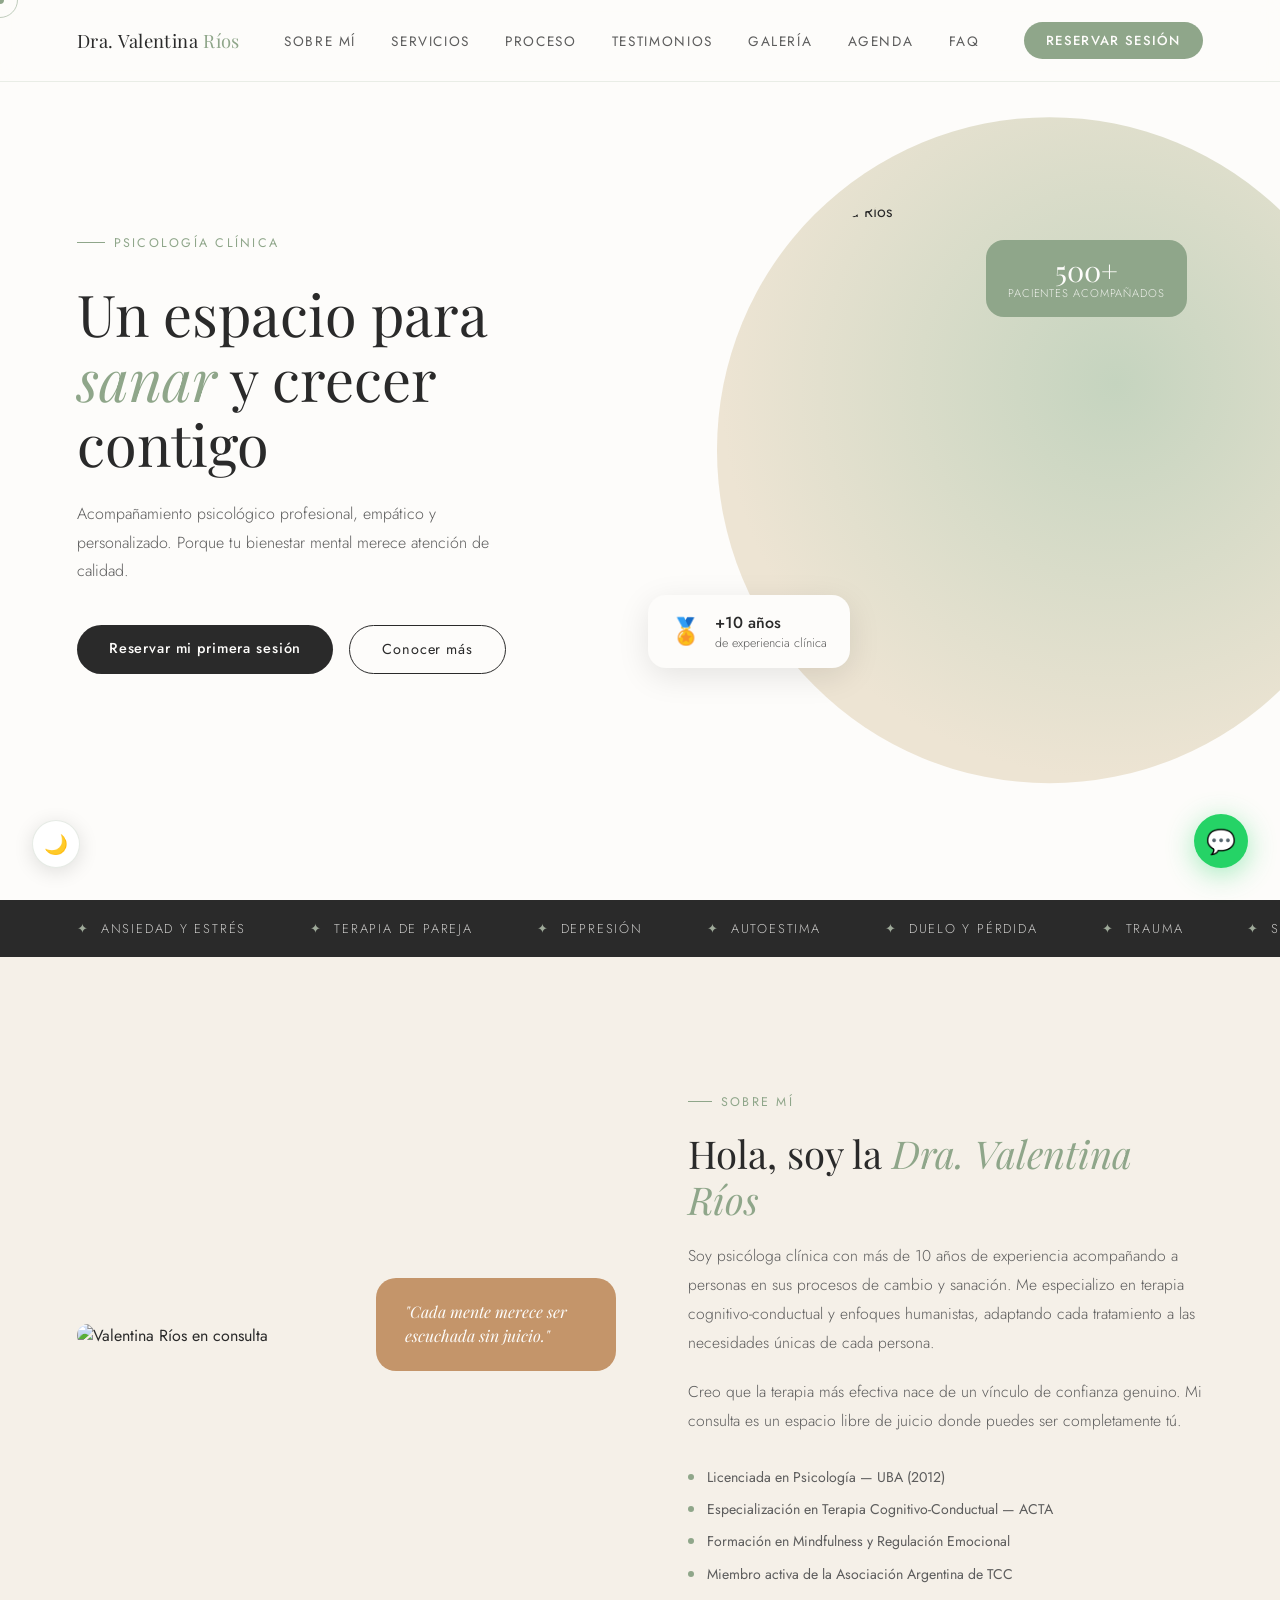
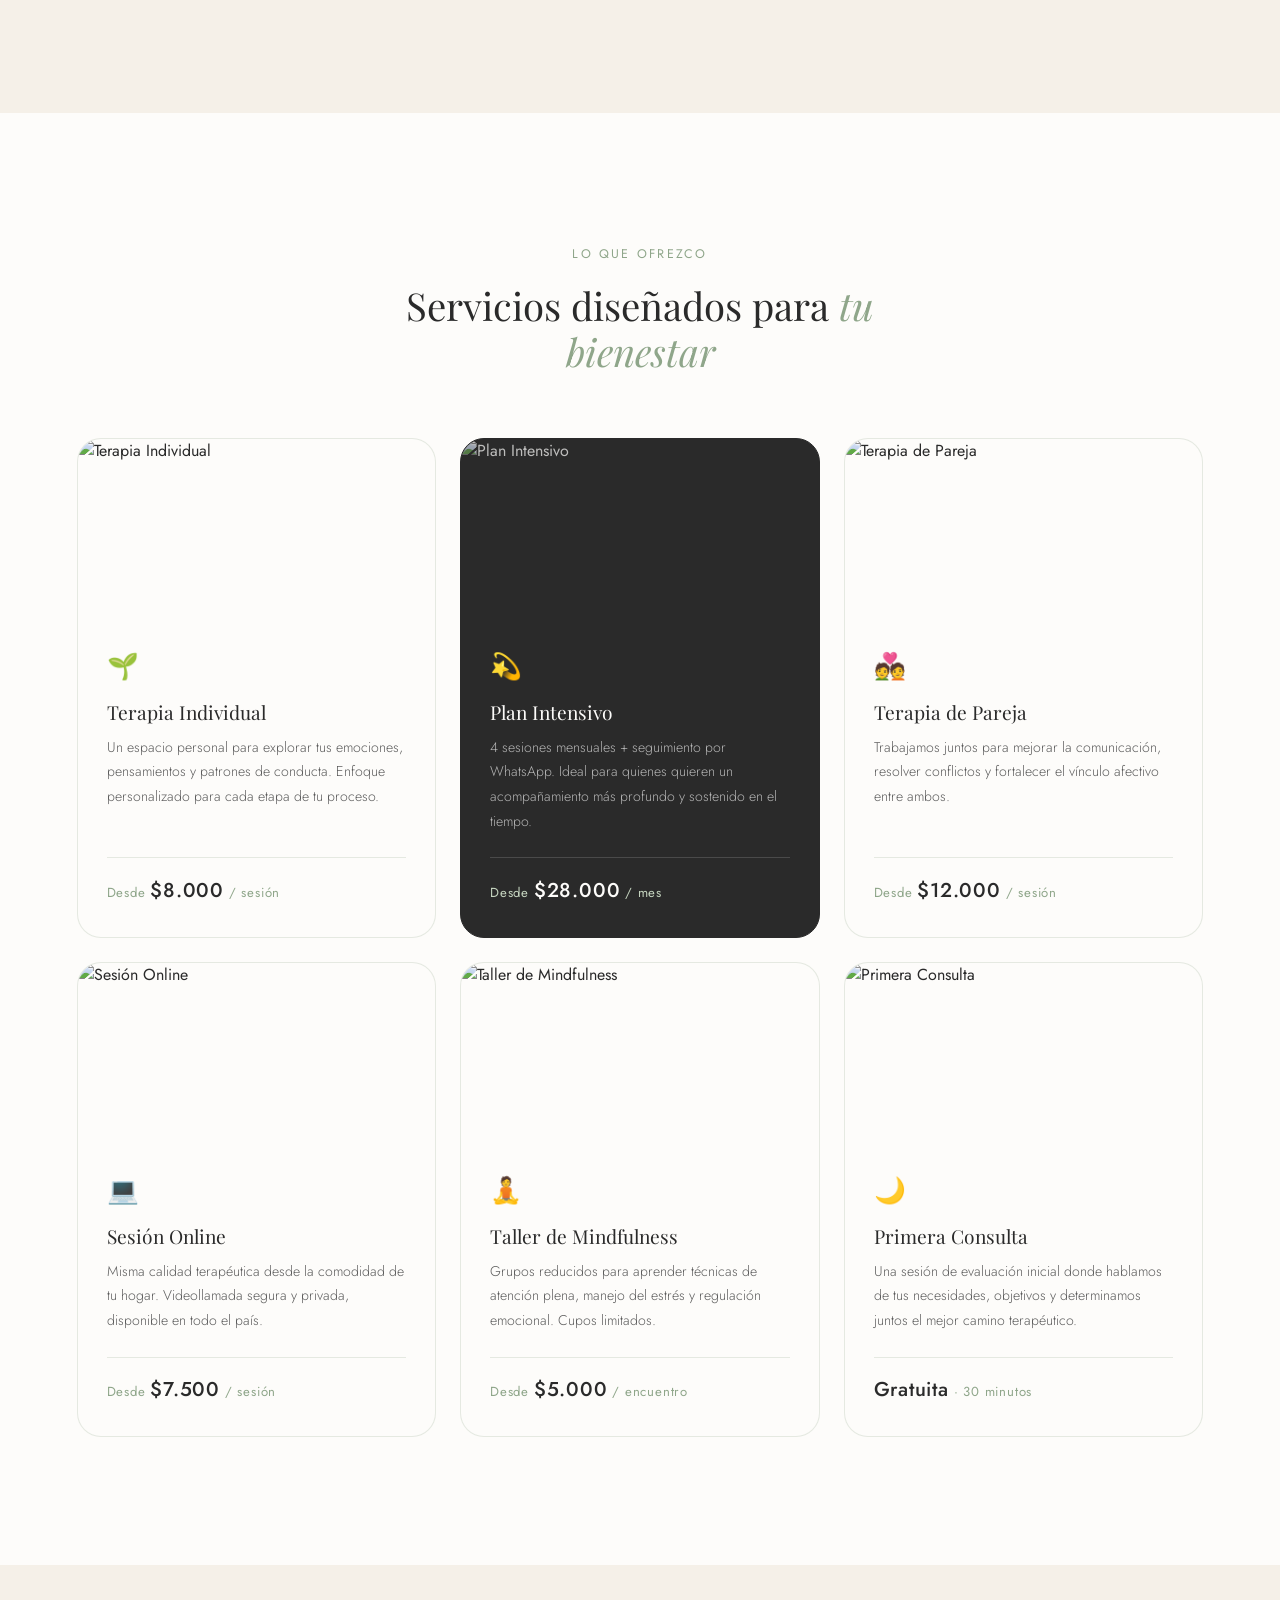
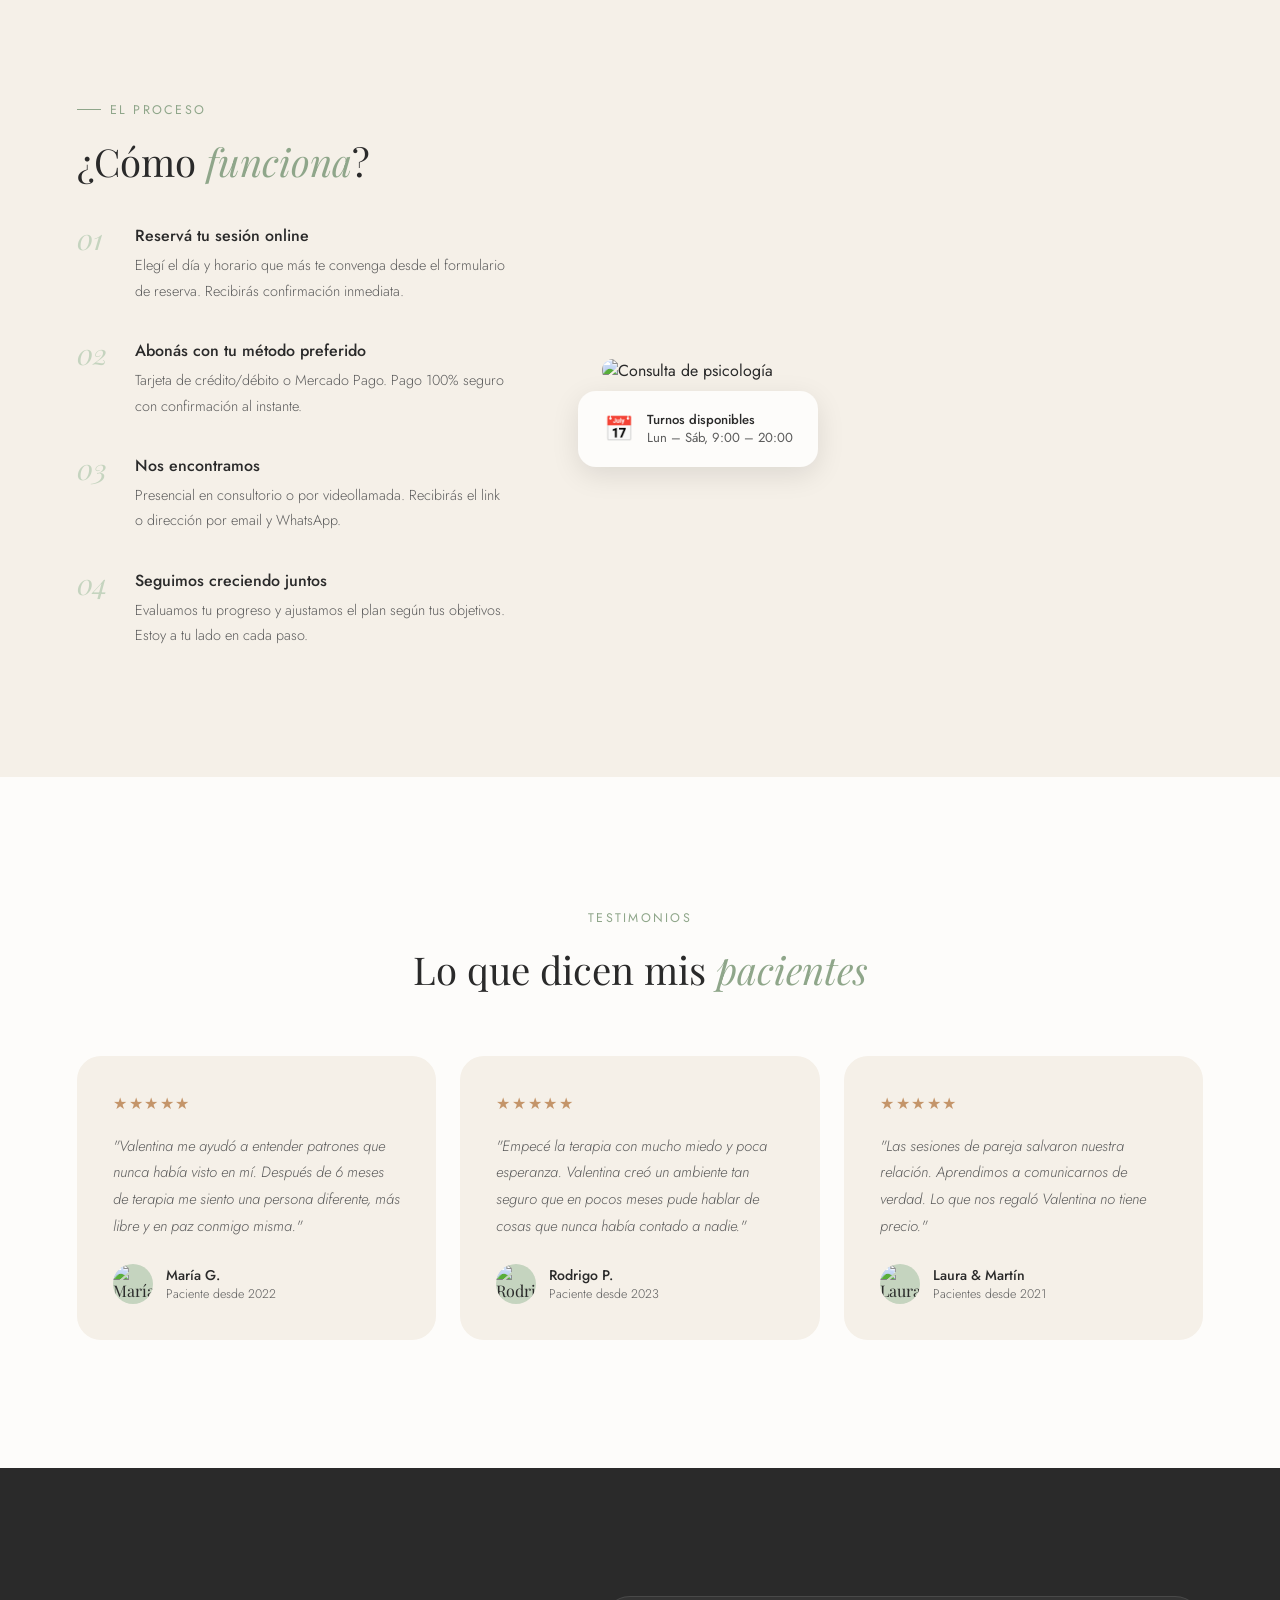
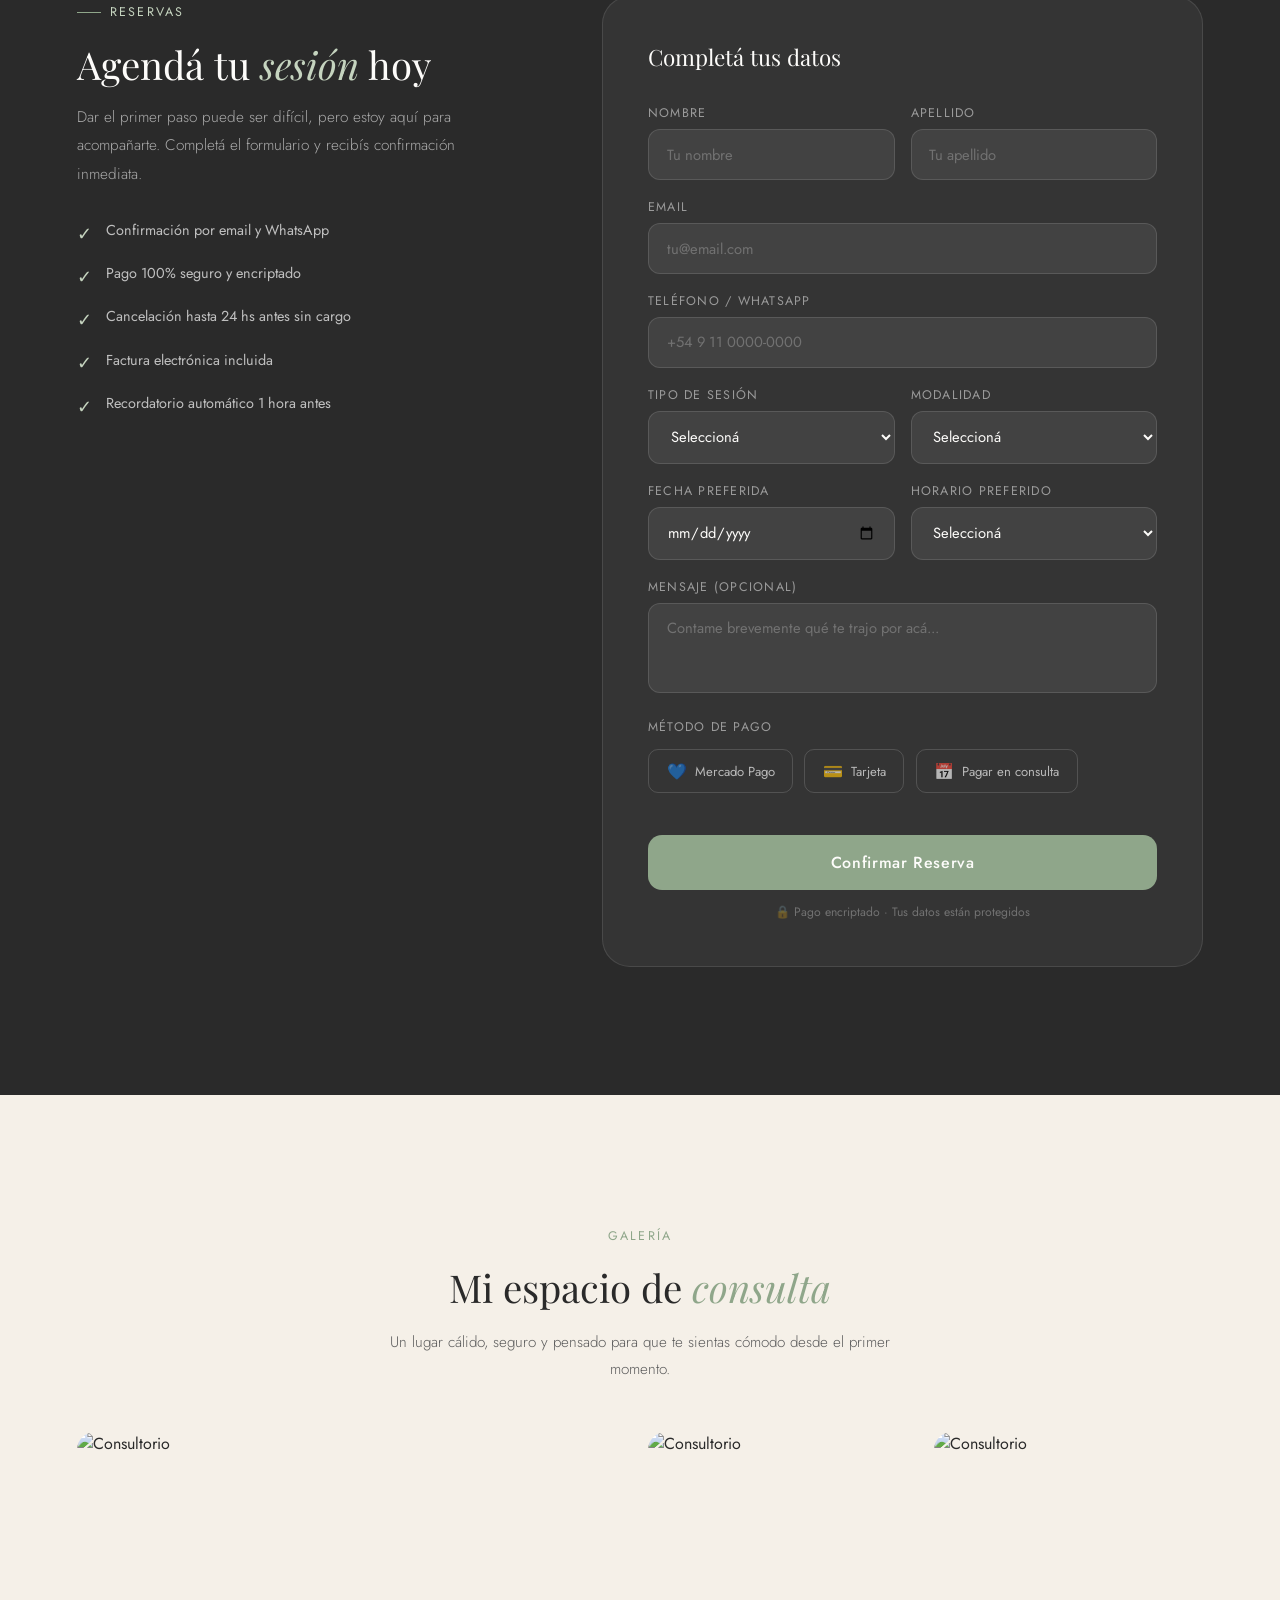
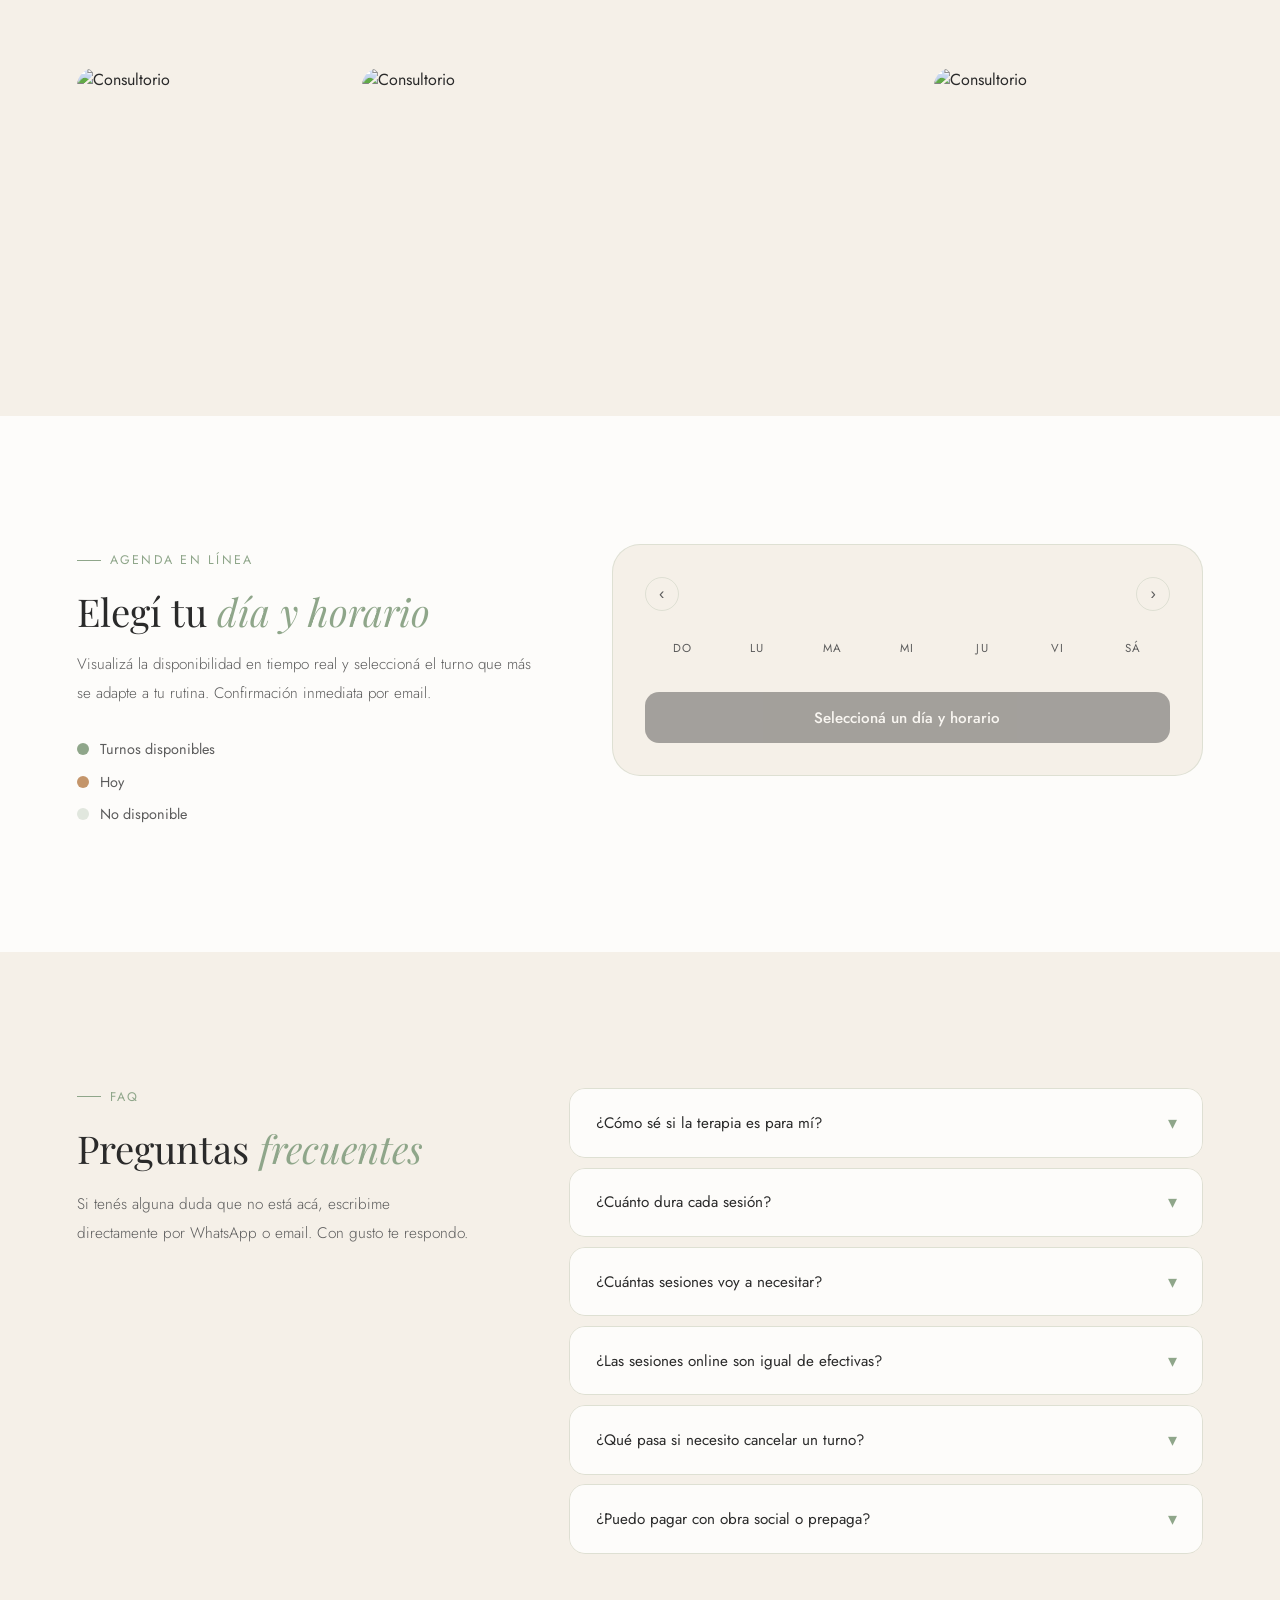
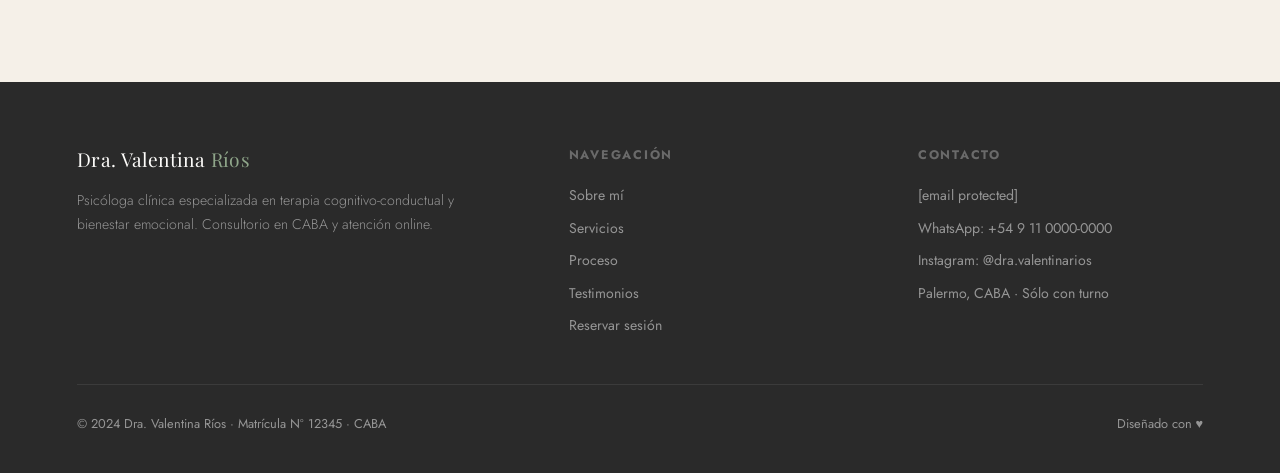
==== commit 1324c7f7: "Add files via upload" ====
--- a/index.html
+++ b/index.html
@@ -5,22 +5,20 @@
   <meta name="viewport" content="width=device-width, initial-scale=1.0" />
   <title>Dra. Valentina Ríos — Psicóloga Clínica</title>
 
-  <!-- Preconnect para acelerar recursos externos -->
   <link rel="preconnect" href="https://fonts.googleapis.com" />
   <link rel="preconnect" href="https://fonts.gstatic.com" crossorigin />
   <link rel="preconnect" href="https://images.unsplash.com" />
-  <link rel="dns-prefetch" href="https://cdnjs.cloudflare.com" />
-
-  <!-- Preload imagen hero (above-the-fold) -->
-  <link rel="preload" as="image"
-    href="https://images.unsplash.com/photo-1594824476967-48c8b964273f?w=480&q=75&auto=format&fit=crop&fp-y=0.2&fm=webp"
-    fetchpriority="high" />
-
-  <!-- Fonts -->
-  <link href="https://fonts.googleapis.com/css2?family=Playfair+Display:ital,wght@0,400;0,500;1,400&family=Jost:wght@300;400;500&display=swap"
-    rel="stylesheet" />
-
-  <!-- GSAP — carga normal (síncrona), debe estar antes del script principal -->
+
+  <link href="https://fonts.googleapis.com/css2?family=Playfair+Display:ital,wght@0,400;0,500;1,400&family=Jost:wght@300;400;500&display=swap" rel="stylesheet" />
+
+  <!-- Anti-FOUC -->
+  <script>
+    (function(){
+      var t = localStorage.getItem('theme');
+      if (t) document.documentElement.setAttribute('data-theme', t);
+    })();
+  </script>
+
   <script src="https://cdnjs.cloudflare.com/ajax/libs/gsap/3.12.2/gsap.min.js"></script>
   <script src="https://cdnjs.cloudflare.com/ajax/libs/gsap/3.12.2/ScrollTrigger.min.js"></script>
 
@@ -62,7 +60,16 @@
     html { scroll-behavior: smooth; }
 
     /* ── THEME TRANSITION ── */
-    html.theme-transitioning * { transition: background-color .35s ease, border-color .35s ease, color .2s ease !important; }
+    html.theme-transitioning *,
+    html.theme-transitioning *::before,
+    html.theme-transitioning *::after {
+      transition:
+        background-color .45s ease,
+        border-color .45s ease,
+        color .3s ease,
+        box-shadow .45s ease,
+        fill .3s ease !important;
+    }
 
         /* ── CUSTOM CURSOR ── */
     .cursor-dot {
@@ -109,28 +116,61 @@
     /* ── WHATSAPP FLOAT ── */
     .wa-float {
       position: fixed; bottom: 2rem; right: 2rem; z-index: 500;
-      display: flex; align-items: center; gap: .7rem;
+      display: flex; align-items: center; gap: 0;
       background: #25D366; color: #fff;
-      padding: .75rem 1.3rem .75rem .9rem;
-      border-radius: 50px;
+      width: 54px; height: 54px;
+      padding: 0;
+      border-radius: 50%;
       text-decoration: none;
       font-family: 'Jost', sans-serif; font-size: .88rem; font-weight: 500;
-      box-shadow: 0 6px 28px rgba(37,211,102,.38);
+      box-shadow: 0 6px 28px rgba(37,211,102,.42);
       overflow: hidden;
-      transition: transform .3s ease, box-shadow .3s ease;
-      max-width: 220px;
-    }
-    .wa-float:hover { transform: translateY(-3px); box-shadow: 0 10px 36px rgba(37,211,102,.45); }
-    .wa-icon { font-size: 1.4rem; flex-shrink: 0; }
+      transition: width .4s cubic-bezier(.25,.46,.45,.94),
+                  border-radius .4s cubic-bezier(.25,.46,.45,.94),
+                  box-shadow .3s ease,
+                  transform .3s ease;
+      justify-content: center;
+    }
+    .wa-float:hover {
+      width: 220px;
+      border-radius: 50px;
+      box-shadow: 0 10px 36px rgba(37,211,102,.55);
+      transform: translateY(-3px);
+      gap: .6rem;
+      justify-content: flex-start;
+      padding: 0 1.2rem 0 .9rem;
+    }
+    .wa-icon {
+      font-size: 1.5rem; flex-shrink: 0;
+      display: flex; align-items: center; justify-content: center;
+      width: 54px; height: 54px;
+      transition: width .4s cubic-bezier(.25,.46,.45,.94);
+    }
+    .wa-float:hover .wa-icon { width: auto; }
+    .wa-label {
+      white-space: nowrap; overflow: hidden;
+      max-width: 0; opacity: 0;
+      transition: max-width .4s cubic-bezier(.25,.46,.45,.94),
+                  opacity .25s ease .15s;
+      font-size: .85rem;
+    }
+    .wa-float:hover .wa-label { max-width: 160px; opacity: 1; }
     .wa-pulse {
       position: absolute; inset: 0;
-      background: rgba(255,255,255,.15);
-      border-radius: 50px;
-      animation: waPulse 2.5s ease-in-out infinite;
+      border-radius: inherit;
+      box-shadow: 0 0 0 0 rgba(37,211,102,.6);
+      animation: waPulse 2.2s ease-out infinite;
+      pointer-events: none;
     }
     @keyframes waPulse {
-      0%, 100% { transform: scale(1); opacity: .6; }
-      50%       { transform: scale(1.04); opacity: 0; }
+      0%   { box-shadow: 0 0 0 0 rgba(37,211,102,.55); }
+      70%  { box-shadow: 0 0 0 14px rgba(37,211,102,0); }
+      100% { box-shadow: 0 0 0 0 rgba(37,211,102,0); }
+    }
+    @media (max-width: 480px) {
+      .wa-float { width: 50px; height: 50px; }
+      .wa-float:hover { width: 50px; border-radius: 50%; padding: 0; gap: 0; justify-content: center; }
+      .wa-float:hover .wa-label { max-width: 0; opacity: 0; }
     }
 
     /* ── GALLERY ── */
@@ -290,19 +330,128 @@
     .cal-confirm-btn:hover { background: var(--sage); transform: translateY(-1px); }
     .cal-confirm-btn:disabled { opacity: .4; cursor: not-allowed; transform: none; }
 
-    /* ── DARK MODE overrides for specific hard-coded colors ── */
-    [data-theme="dark"] nav { background: var(--nav-bg); border-color: rgba(143,166,138,.12); }
-    [data-theme="dark"] .booking-form { background: rgba(255,255,255,.04); border-color: rgba(255,255,255,.08); }
-    [data-theme="dark"] .service-card { background: var(--card-bg); border-color: var(--border); }
-    [data-theme="dark"] .test-card { background: var(--warm); }
-    [data-theme="dark"] .faq-q { background: var(--card-bg); color: var(--dark); }
-    [data-theme="dark"] .faq-a { background: var(--card-bg); }
-    [data-theme="dark"] .cal-box { background: var(--warm); }
-    [data-theme="dark"] .slot { background: var(--warm); }
-    [data-theme="dark"] #loader { background: var(--white); }
-    [data-theme="dark"] .hero-badge { background: var(--card-bg); }
-    [data-theme="dark"] .how-img-overlay { background: var(--card-bg); }
-    [data-theme="dark"] .theme-toggle { background: var(--card-bg); color: var(--dark); }
+    /* ══════════════════════════════════════════
+       DARK MODE — overrides completos
+    ══════════════════════════════════════════ */
+
+    /* Nav */
+    [data-theme="dark"] nav {
+      background: var(--nav-bg);
+      border-color: rgba(143,166,138,.12);
+    }
+    [data-theme="dark"] .nav-logo,
+    [data-theme="dark"] .nav-links a { color: var(--dark); }
+    [data-theme="dark"] .hamburger span { background: var(--dark); }
+    [data-theme="dark"] .nav-drawer-panel { background: var(--card-bg); }
+    [data-theme="dark"] .nav-drawer a { color: var(--dark); border-color: rgba(143,166,138,.15); }
+
+    /* Hero */
+    [data-theme="dark"] .hero-badge {
+      background: var(--card-bg);
+      box-shadow: 0 8px 32px rgba(0,0,0,.4);
+    }
+    [data-theme="dark"] .badge-text { color: var(--mid); }
+    [data-theme="dark"] .badge-text strong { color: var(--dark); }
+    [data-theme="dark"] .btn-outline {
+      border-color: var(--dark);
+      color: var(--dark);
+    }
+    [data-theme="dark"] .btn-outline:hover { border-color: var(--sage); color: var(--sage); }
+    [data-theme="dark"] .hero-bg-circle {
+      background: radial-gradient(circle at 60% 40%, rgba(143,166,138,.25) 0%, rgba(37,45,40,.6) 70%);
+    }
+
+    /* Strip */
+    [data-theme="dark"] .strip { background: #0e1410; }
+
+    /* About */
+    [data-theme="dark"] #about { background: var(--cream); }
+    [data-theme="dark"] .about-text p { color: var(--mid); }
+    [data-theme="dark"] .credential-item { color: var(--mid); }
+
+    /* Services */
+    [data-theme="dark"] #services { background: var(--bg); }
+    [data-theme="dark"] .service-card {
+      background: var(--card-bg);
+      border-color: var(--border);
+    }
+    [data-theme="dark"] .service-card h3 { color: var(--dark); }
+    [data-theme="dark"] .service-card p { color: var(--mid); }
+    [data-theme="dark"] .service-card.featured { background: #0e1410; border-color: rgba(143,166,138,.2); }
+    [data-theme="dark"] .service-price strong { color: var(--dark); }
+
+    /* How */
+    [data-theme="dark"] #how { background: var(--cream); }
+    [data-theme="dark"] .how-img-overlay {
+      background: var(--card-bg);
+      box-shadow: 0 8px 28px rgba(0,0,0,.4);
+    }
+    [data-theme="dark"] .overlay-text { color: var(--mid); }
+    [data-theme="dark"] .overlay-text strong { color: var(--dark); }
+    [data-theme="dark"] .step-body h4 { color: var(--dark); }
+    [data-theme="dark"] .step-body p { color: var(--mid); }
+
+    /* Testimonials */
+    [data-theme="dark"] #testimonials { background: var(--bg); }
+    [data-theme="dark"] .test-card { background: var(--card-bg); }
+    [data-theme="dark"] .test-body { color: var(--mid); }
+    [data-theme="dark"] .test-name { color: var(--dark); }
+
+    /* Gallery */
+    [data-theme="dark"] #gallery { background: var(--cream); }
+
+    /* Calendar */
+    [data-theme="dark"] #calendario { background: var(--bg); }
+    [data-theme="dark"] .cal-box { background: var(--card-bg); border-color: var(--border); }
+    [data-theme="dark"] .cal-month { color: var(--dark); }
+    [data-theme="dark"] .cal-day { color: var(--dark); }
+    [data-theme="dark"] .cal-day:hover:not(.disabled):not(.empty) { background: rgba(143,166,138,.2); }
+    [data-theme="dark"] .cal-nav-btn { color: var(--mid); border-color: var(--border); }
+    [data-theme="dark"] .slot { background: var(--warm); color: var(--dark); border-color: var(--border); }
+    [data-theme="dark"] .cal-confirm-btn { background: var(--sage); color: #fff; }
+    [data-theme="dark"] .cal-confirm-btn:hover { background: var(--accent); }
+    [data-theme="dark"] .cal-info p { color: var(--mid); }
+
+    /* Booking */
+    [data-theme="dark"] #reservar { background: #0e1410; }
+    [data-theme="dark"] .booking-form {
+      background: rgba(255,255,255,.04);
+      border-color: rgba(255,255,255,.08);
+    }
+
+    /* FAQ */
+    [data-theme="dark"] #faq { background: var(--cream); }
+    [data-theme="dark"] .faq-item { border-color: var(--border); }
+    [data-theme="dark"] .faq-q {
+      background: var(--card-bg);
+      color: var(--dark);
+    }
+    [data-theme="dark"] .faq-q:hover { background: var(--warm); }
+    [data-theme="dark"] .faq-a {
+      background: var(--card-bg);
+      color: var(--mid);
+    }
+    [data-theme="dark"] .faq-text p { color: var(--mid); }
+
+    /* Footer */
+    [data-theme="dark"] footer { background: #0e1410; }
+
+    /* Theme toggle & floating buttons */
+    [data-theme="dark"] .theme-toggle {
+      background: var(--card-bg);
+      color: var(--dark);
+      border-color: var(--border);
+      box-shadow: 0 4px 20px rgba(0,0,0,.4);
+    }
+
+    /* Sections with hard-coded section-label */
+    [data-theme="dark"] .section-label { color: var(--sage); }
+    [data-theme="dark"] h1,
+    [data-theme="dark"] h2,
+    [data-theme="dark"] h3,
+    [data-theme="dark"] h4 { color: var(--dark); }
+    [data-theme="dark"] h1 em,
+    [data-theme="dark"] h2 em { color: var(--sage); }
 
     /* gallery responsive */
     @media (max-width: 768px) {
@@ -910,7 +1059,7 @@
 <a class="wa-float" href="https://wa.me/5491100000000?text=Hola%20Valentina%2C%20me%20gustar%C3%ADa%20consultar%20sobre%20una%20sesi%C3%B3n" target="_blank" rel="noopener">
   <div class="wa-pulse"></div>
   <span class="wa-icon">💬</span>
-  <span>Escribime por WhatsApp</span>
+  <span class="wa-label">Escribime por WhatsApp</span>
 </a>
 
 <!-- LIGHTBOX -->
@@ -1475,1099 +1624,260 @@
     <span>Diseñado con ♥</span>
   </div>
 </footer>
-  
-</head>
-<body>
-<!-- CURSOR -->
-<div class="cursor-dot"  id="cursor-dot"></div>
-<div class="cursor-ring" id="cursor-ring"></div>
-
-<!-- DARK MODE TOGGLE -->
-<button class="theme-toggle" id="theme-toggle" aria-label="Cambiar tema">🌙</button>
-
-<!-- WHATSAPP FLOAT -->
-<a class="wa-float" href="https://wa.me/5491100000000?text=Hola%20Valentina%2C%20me%20gustar%C3%ADa%20consultar%20sobre%20una%20sesi%C3%B3n" target="_blank" rel="noopener">
-  <div class="wa-pulse"></div>
-  <span class="wa-icon">💬</span>
-  <span>Escribime por WhatsApp</span>
-</a>
-
-<!-- LIGHTBOX -->
-<div class="lightbox" id="lightbox">
-  <button class="lb-close" onclick="closeLightbox()">✕</button>
-  <button class="lb-nav lb-prev" onclick="lbNav(-1)">‹</button>
-  <img id="lb-img" src="" alt="" />
-  <button class="lb-nav lb-next" onclick="lbNav(1)">›</button>
-</div>
-
-<!-- NAV -->
-<nav id="navbar">
-  <a href="#" class="nav-logo">Dra. Valentina <span>Ríos</span></a>
-  <ul class="nav-links">
-    <li><a href="#about">Sobre mí</a></li>
-    <li><a href="#services">Servicios</a></li>
-    <li><a href="#how">Proceso</a></li>
-    <li><a href="#testimonials">Testimonios</a></li>
-    <li><a href="#gallery">Galería</a></li>
-    <li><a href="#calendario">Agenda</a></li>
-    <li><a href="#faq">FAQ</a></li>
-  </ul>
-  <a href="#reservar" class="nav-cta">Reservar sesión</a>
-  <button class="hamburger" id="hamburger" aria-label="Abrir menú">
-    <span></span><span></span><span></span>
-  </button>
-</nav>
-
-<!-- MOBILE DRAWER -->
-<div class="nav-drawer" id="nav-drawer">
-  <div class="nav-drawer-panel">
-    <a href="#about"        onclick="closeDrawer()">Sobre mí</a>
-    <a href="#services"     onclick="closeDrawer()">Servicios</a>
-    <a href="#how"          onclick="closeDrawer()">Proceso</a>
-    <a href="#testimonials" onclick="closeDrawer()">Testimonios</a>
-    <a href="#gallery"      onclick="closeDrawer()">Galería</a>
-    <a href="#calendario"  onclick="closeDrawer()">Agenda</a>
-    <a href="#faq"          onclick="closeDrawer()">FAQ</a>
-    <a href="#reservar" class="drawer-cta" onclick="closeDrawer()">Reservar sesión</a>
-  </div>
-</div>
-
-<!-- HERO -->
-<section id="hero">
-  <div class="hero-bg-circle"></div>
-  <div class="hero-text">
-    <div class="hero-tag">Psicología Clínica</div>
-    <h1>Un espacio para <em>sanar</em> y crecer contigo</h1>
-    <p class="hero-desc">Acompañamiento psicológico profesional, empático y personalizado. Porque tu bienestar mental merece atención de calidad.</p>
-    <div class="hero-btns">
-      <a href="#reservar" class="btn-primary">Reservar mi primera sesión</a>
-      <a href="#about" class="btn-outline">Conocer más</a>
-    </div>
-  </div>
-  <div class="hero-img">
-    <img fetchpriority="high" src="https://images.unsplash.com/photo-1594824476967-48c8b964273f?w=480&q=75&auto=format&fit=crop&fp-y=0.2&fm=webp" alt="Dra. Valentina Ríos" />
-    <div class="hero-badge">
-      <div class="badge-icon">🏅</div>
-      <div class="badge-text"><strong>+10 años</strong> de experiencia clínica</div>
-    </div>
-    <div class="hero-stat">
-      <div class="num">500+</div>
-      <div class="lbl">Pacientes acompañados</div>
-    </div>
-  </div>
-</section>
-
-<!-- STRIP -->
-<div class="strip">
-  <div class="strip-inner">
-    <div class="strip-item"><span>✦</span> Ansiedad y estrés</div>
-    <div class="strip-item"><span>✦</span> Terapia de pareja</div>
-    <div class="strip-item"><span>✦</span> Depresión</div>
-    <div class="strip-item"><span>✦</span> Autoestima</div>
-    <div class="strip-item"><span>✦</span> Duelo y pérdida</div>
-    <div class="strip-item"><span>✦</span> Trauma</div>
-    <div class="strip-item"><span>✦</span> Sesiones online</div>
-    <div class="strip-item"><span>✦</span> Consultas presenciales</div>
-    <!-- repite para loop suave -->
-    <div class="strip-item"><span>✦</span> Ansiedad y estrés</div>
-    <div class="strip-item"><span>✦</span> Terapia de pareja</div>
-    <div class="strip-item"><span>✦</span> Depresión</div>
-    <div class="strip-item"><span>✦</span> Autoestima</div>
-    <div class="strip-item"><span>✦</span> Duelo y pérdida</div>
-    <div class="strip-item"><span>✦</span> Trauma</div>
-    <div class="strip-item"><span>✦</span> Sesiones online</div>
-    <div class="strip-item"><span>✦</span> Consultas presenciales</div>
-  </div>
-</div>
-
-<!-- ABOUT -->
-<section id="about">
-  <div class="about-img-wrap fade-in">
-    <img src="https://images.unsplash.com/photo-1551836022-d5d88e9218df?w=500&q=75&auto=format&fit=crop&fp-y=0.15&fm=webp" alt="Valentina Ríos en consulta" />
-    <div class="about-quote">"Cada mente merece ser escuchada sin juicio."</div>
-  </div>
-  <div class="about-text fade-in">
-    <div class="section-label">Sobre mí</div>
-    <h2>Hola, soy la <em>Dra. Valentina Ríos</em></h2>
-    <p>Soy psicóloga clínica con más de 10 años de experiencia acompañando a personas en sus procesos de cambio y sanación. Me especializo en terapia cognitivo-conductual y enfoques humanistas, adaptando cada tratamiento a las necesidades únicas de cada persona.</p>
-    <p>Creo que la terapia más efectiva nace de un vínculo de confianza genuino. Mi consulta es un espacio libre de juicio donde puedes ser completamente tú.</p>
-    <div class="credentials">
-      <div class="credential-item"><div class="cred-dot"></div>Licenciada en Psicología — UBA (2012)</div>
-      <div class="credential-item"><div class="cred-dot"></div>Especialización en Terapia Cognitivo-Conductual — ACTA</div>
-      <div class="credential-item"><div class="cred-dot"></div>Formación en Mindfulness y Regulación Emocional</div>
-      <div class="credential-item"><div class="cred-dot"></div>Miembro activa de la Asociación Argentina de TCC</div>
-    </div>
-  </div>
-</section>
-
-<!-- SERVICES -->
-<section id="services">
-  <div class="services-header fade-in">
-    <div class="section-label">Lo que ofrezco</div>
-    <h2>Servicios diseñados para <em>tu bienestar</em></h2>
-  </div>
-  <div class="services-grid fade-in">
-
-    <!-- 1. Terapia Individual -->
-    <div class="service-card">
-      <img loading="lazy" decoding="async" class="service-img"
-        src="https://images.unsplash.com/photo-1507003211169-0a1dd7228f2d?w=400&q=70&auto=format&fit=crop&crop=top&fm=webp"
-        alt="Terapia Individual" />
-      <div class="service-body">
-        <div class="service-icon">🌱</div>
-        <h3>Terapia Individual</h3>
-        <p>Un espacio personal para explorar tus emociones, pensamientos y patrones de conducta. Enfoque personalizado para cada etapa de tu proceso.</p>
-        <div class="service-price">Desde <strong>$8.000</strong> / sesión</div>
-      </div>
-    </div>
-
-    <!-- 2. Plan Intensivo (featured) -->
-    <div class="service-card featured">
-      <img loading="lazy" decoding="async" class="service-img"
-        src="https://images.unsplash.com/photo-1544027993-37dbfe43562a?w=400&q=70&auto=format&fit=crop&fm=webp"
-        alt="Plan Intensivo" />
-      <div class="service-body">
-        <div class="service-icon">💫</div>
-        <h3>Plan Intensivo</h3>
-        <p>4 sesiones mensuales + seguimiento por WhatsApp. Ideal para quienes quieren un acompañamiento más profundo y sostenido en el tiempo.</p>
-        <div class="service-price">Desde <strong>$28.000</strong> / mes</div>
-      </div>
-    </div>
-
-    <!-- 3. Terapia de Pareja -->
-    <div class="service-card">
-      <img loading="lazy" decoding="async" class="service-img"
-        src="https://images.unsplash.com/photo-1516195851888-6f1a981a862e?w=400&q=70&auto=format&fit=crop&fm=webp"
-        alt="Terapia de Pareja" />
-      <div class="service-body">
-        <div class="service-icon">💑</div>
-        <h3>Terapia de Pareja</h3>
-        <p>Trabajamos juntos para mejorar la comunicación, resolver conflictos y fortalecer el vínculo afectivo entre ambos.</p>
-        <div class="service-price">Desde <strong>$12.000</strong> / sesión</div>
-      </div>
-    </div>
-
-    <!-- 4. Sesión Online -->
-    <div class="service-card">
-      <img loading="lazy" decoding="async" class="service-img"
-        src="https://images.unsplash.com/photo-1587614382346-4ec70e388b28?w=400&q=70&auto=format&fit=crop&fm=webp"
-        alt="Sesión Online" />
-      <div class="service-body">
-        <div class="service-icon">💻</div>
-        <h3>Sesión Online</h3>
-        <p>Misma calidad terapéutica desde la comodidad de tu hogar. Videollamada segura y privada, disponible en todo el país.</p>
-        <div class="service-price">Desde <strong>$7.500</strong> / sesión</div>
-      </div>
-    </div>
-
-    <!-- 5. Taller de Mindfulness -->
-    <div class="service-card">
-      <img loading="lazy" decoding="async" class="service-img"
-        src="https://images.unsplash.com/photo-1506126613408-eca07ce68773?w=400&q=70&auto=format&fit=crop&fm=webp"
-        alt="Taller de Mindfulness" />
-      <div class="service-body">
-        <div class="service-icon">🧘</div>
-        <h3>Taller de Mindfulness</h3>
-        <p>Grupos reducidos para aprender técnicas de atención plena, manejo del estrés y regulación emocional. Cupos limitados.</p>
-        <div class="service-price">Desde <strong>$5.000</strong> / encuentro</div>
-      </div>
-    </div>
-
-    <!-- 6. Primera Consulta -->
-    <div class="service-card">
-      <img loading="lazy" decoding="async" class="service-img"
-        src="https://images.unsplash.com/photo-1573497491765-dccce02b29df?w=400&q=70&auto=format&fit=crop&fm=webp"
-        alt="Primera Consulta" />
-      <div class="service-body">
-        <div class="service-icon">🌙</div>
-        <h3>Primera Consulta</h3>
-        <p>Una sesión de evaluación inicial donde hablamos de tus necesidades, objetivos y determinamos juntos el mejor camino terapéutico.</p>
-        <div class="service-price"><strong>Gratuita</strong> · 30 minutos</div>
-      </div>
-    </div>
-
-  </div>
-</section>
-
-<!-- HOW -->
-<section id="how">
-  <div class="how-grid">
-    <div class="fade-in">
-      <div class="section-label">El proceso</div>
-      <h2>¿Cómo <em>funciona</em>?</h2>
-      <div class="how-steps">
-        <div class="step">
-          <div class="step-num">01</div>
-          <div class="step-body">
-            <h4>Reservá tu sesión online</h4>
-            <p>Elegí el día y horario que más te convenga desde el formulario de reserva. Recibirás confirmación inmediata.</p>
-          </div>
-        </div>
-        <div class="step">
-          <div class="step-num">02</div>
-          <div class="step-body">
-            <h4>Abonás con tu método preferido</h4>
-            <p>Tarjeta de crédito/débito o Mercado Pago. Pago 100% seguro con confirmación al instante.</p>
-          </div>
-        </div>
-        <div class="step">
-          <div class="step-num">03</div>
-          <div class="step-body">
-            <h4>Nos encontramos</h4>
-            <p>Presencial en consultorio o por videollamada. Recibirás el link o dirección por email y WhatsApp.</p>
-          </div>
-        </div>
-        <div class="step">
-          <div class="step-num">04</div>
-          <div class="step-body">
-            <h4>Seguimos creciendo juntos</h4>
-            <p>Evaluamos tu progreso y ajustamos el plan según tus objetivos. Estoy a tu lado en cada paso.</p>
-          </div>
-        </div>
-      </div>
-    </div>
-    <div class="how-img fade-in">
-      <img loading="lazy" decoding="async" src="https://images.unsplash.com/photo-1616587226960-4a03badbe8bf?w=500&q=75&auto=format&fit=crop&fm=webp" alt="Consulta de psicología" />
-      <div class="how-img-overlay">
-        <div class="overlay-icon">📅</div>
-        <div class="overlay-text">
-          <strong>Turnos disponibles</strong>
-          Lun – Sáb, 9:00 – 20:00
-        </div>
-      </div>
-    </div>
-  </div>
-</section>
-
-<!-- TESTIMONIALS -->
-<section id="testimonials">
-  <div class="test-header fade-in">
-    <div class="section-label">Testimonios</div>
-    <h2>Lo que dicen mis <em>pacientes</em></h2>
-  </div>
-  <div class="test-grid fade-in">
-    <div class="test-card">
-      <div class="test-stars">★★★★★</div>
-      <p class="test-body">"Valentina me ayudó a entender patrones que nunca había visto en mí. Después de 6 meses de terapia me siento una persona diferente, más libre y en paz conmigo misma."</p>
-      <div class="test-author">
-        <div class="test-avatar"><img loading="lazy" decoding="async" src="https://images.unsplash.com/photo-1508214751196-bcfd4ca60f91?w=80&q=65&fm=webp&auto=format&fit=crop&fp-x=0.5&fp-y=0.2" alt="María G." /></div>
-        <div><div class="test-name">María G.</div><div class="test-role">Paciente desde 2022</div></div>
-      </div>
-    </div>
-    <div class="test-card">
-      <div class="test-stars">★★★★★</div>
-      <p class="test-body">"Empecé la terapia con mucho miedo y poca esperanza. Valentina creó un ambiente tan seguro que en pocos meses pude hablar de cosas que nunca había contado a nadie."</p>
-      <div class="test-author">
-        <div class="test-avatar"><img loading="lazy" decoding="async" src="https://images.unsplash.com/photo-1507003211169-0a1dd7228f2d?w=80&q=65&fm=webp&auto=format&fit=crop&fp-x=0.5&fp-y=0.15" alt="Rodrigo P." /></div>
-        <div><div class="test-name">Rodrigo P.</div><div class="test-role">Paciente desde 2023</div></div>
-      </div>
-    </div>
-    <div class="test-card">
-      <div class="test-stars">★★★★★</div>
-      <p class="test-body">"Las sesiones de pareja salvaron nuestra relación. Aprendimos a comunicarnos de verdad. Lo que nos regaló Valentina no tiene precio."</p>
-      <div class="test-author">
-        <div class="test-avatar"><img loading="lazy" decoding="async" src="https://images.unsplash.com/photo-1438761681033-6461ffad8d80?w=80&q=65&fm=webp&auto=format&fit=crop&fp-x=0.5&fp-y=0.1" alt="Laura" /></div>
-        <div><div class="test-name">Laura & Martín</div><div class="test-role">Pacientes desde 2021</div></div>
-      </div>
-    </div>
-  </div>
-</section>
-
-<!-- BOOKING -->
-<section id="reservar">
-  <div class="booking-wrap">
-    <div class="booking-info fade-in">
-      <div class="section-label" style="color:var(--sage-lt);">Reservas</div>
-      <h2>Agendá tu <em>sesión</em> hoy</h2>
-      <p>Dar el primer paso puede ser difícil, pero estoy aquí para acompañarte. Completá el formulario y recibís confirmación inmediata.</p>
-      <div class="booking-features">
-        <div class="booking-feature"><span class="bf-icon">✓</span> Confirmación por email y WhatsApp</div>
-        <div class="booking-feature"><span class="bf-icon">✓</span> Pago 100% seguro y encriptado</div>
-        <div class="booking-feature"><span class="bf-icon">✓</span> Cancelación hasta 24 hs antes sin cargo</div>
-        <div class="booking-feature"><span class="bf-icon">✓</span> Factura electrónica incluida</div>
-        <div class="booking-feature"><span class="bf-icon">✓</span> Recordatorio automático 1 hora antes</div>
-      </div>
-    </div>
-
-    <div class="booking-form fade-in">
-      <div id="form-content">
-        <div class="form-title">Completá tus datos</div>
-        <div class="form-row">
-          <div class="form-group">
-            <label>Nombre</label>
-            <input type="text" id="fname" placeholder="Tu nombre" />
-          </div>
-          <div class="form-group">
-            <label>Apellido</label>
-            <input type="text" id="lname" placeholder="Tu apellido" />
-          </div>
-        </div>
-        <div class="form-group">
-          <label>Email</label>
-          <input type="email" id="email" placeholder="tu@email.com" />
-        </div>
-        <div class="form-group">
-          <label>Teléfono / WhatsApp</label>
-          <input type="tel" id="phone" placeholder="+54 9 11 0000-0000" />
-        </div>
-        <div class="form-row">
-          <div class="form-group">
-            <label>Tipo de sesión</label>
-            <select id="session-type">
-              <option value="">Seleccioná</option>
-              <option>Primera Consulta (Gratis)</option>
-              <option>Terapia Individual</option>
-              <option>Sesión Online</option>
-              <option>Terapia de Pareja</option>
-              <option>Plan Intensivo</option>
-              <option>Taller de Mindfulness</option>
-            </select>
-          </div>
-          <div class="form-group">
-            <label>Modalidad</label>
-            <select id="modality">
-              <option value="">Seleccioná</option>
-              <option>Presencial (CABA)</option>
-              <option>Online (videollamada)</option>
-            </select>
-          </div>
-        </div>
-        <div class="form-row">
-          <div class="form-group">
-            <label>Fecha preferida</label>
-            <input type="date" id="date" />
-          </div>
-          <div class="form-group">
-            <label>Horario preferido</label>
-            <select id="time">
-              <option value="">Seleccioná</option>
-              <option>09:00</option><option>10:00</option><option>11:00</option>
-              <option>12:00</option><option>15:00</option><option>16:00</option>
-              <option>17:00</option><option>18:00</option><option>19:00</option>
-            </select>
-          </div>
-        </div>
-        <div class="form-group">
-          <label>Mensaje (opcional)</label>
-          <textarea id="message" placeholder="Contame brevemente qué te trajo por acá..."></textarea>
-        </div>
-
-        <!-- PAYMENT -->
-        <div class="payment-section">
-          <div class="payment-label">Método de pago</div>
-          <div class="payment-methods">
-            <button class="pay-btn" onclick="selectPay(this,'mp')">
-              <span class="pay-ico">💙</span> Mercado Pago
-            </button>
-            <button class="pay-btn" onclick="selectPay(this,'card')">
-              <span class="pay-ico">💳</span> Tarjeta
-            </button>
-            <button class="pay-btn" onclick="selectPay(this,'later')">
-              <span class="pay-ico">📅</span> Pagar en consulta
-            </button>
-          </div>
-
-          <!-- Card fields -->
-          <div class="card-fields" id="card-fields">
-            <div class="form-group">
-              <label>Número de tarjeta</label>
-              <input type="text" id="card-num" placeholder="0000 0000 0000 0000" maxlength="19" oninput="formatCard(this)" />
-            </div>
-            <div class="form-row">
-              <div class="form-group">
-                <label>Vencimiento</label>
-                <input type="text" placeholder="MM/AA" maxlength="5" oninput="formatExp(this)" />
-              </div>
-              <div class="form-group">
-                <label>CVV</label>
-                <input type="text" placeholder="123" maxlength="4" />
-              </div>
-            </div>
-            <div class="form-group">
-              <label>Nombre en la tarjeta</label>
-              <input type="text" placeholder="Como aparece en la tarjeta" />
-            </div>
-          </div>
-
-          <!-- Mercado Pago info -->
-          <div class="mp-info" id="mp-info">
-            Al confirmar serás redirigido a <span class="mp-logo">Mercado Pago</span> para completar el pago de forma segura. Aceptamos todas las tarjetas y saldo MP.
-          </div>
-        </div>
-
-        <button class="btn-submit" id="submit-btn" onclick="submitForm()">Confirmar Reserva</button>
-        <p class="form-note">🔒 Pago encriptado · Tus datos están protegidos</p>
-      </div>
-
-      <!-- SUCCESS -->
-      <div class="success-msg" id="success-msg">
-        <div class="success-icon">🌿</div>
-        <h3>¡Reserva confirmada!</h3>
-        <p>Te enviamos un email con todos los detalles. También recibirás un recordatorio por WhatsApp. ¡Estoy ansiosa por acompañarte!</p>
-      </div>
-    </div>
-  </div>
-</section>
-
-<!-- GALLERY -->
-<section id="gallery">
-  <div class="gallery-header fade-in">
-    <div class="section-label">Galería</div>
-    <h2>Mi espacio de <em>consulta</em></h2>
-    <p style="font-size:.95rem;line-height:1.8;color:var(--mid);font-weight:300;margin-top:.8rem;">Un lugar cálido, seguro y pensado para que te sientas cómodo desde el primer momento.</p>
-  </div>
-  <div class="gallery-grid fade-in">
-    <div class="gallery-item" onclick="openLightbox(0)">
-      <img src="https://images.unsplash.com/photo-1631049307264-da0ec9d70304?w=600&q=70&auto=format&fit=crop&fm=webp" alt="Consultorio" loading="lazy"/>
-      <div class="gallery-overlay"><span class="gallery-caption">Sala de espera</span></div>
-    </div>
-    <div class="gallery-item" onclick="openLightbox(1)">
-      <img src="https://images.unsplash.com/photo-1598300042247-d088f8ab3a91?w=400&q=70&auto=format&fit=crop&fm=webp" alt="Consultorio" loading="lazy"/>
-      <div class="gallery-overlay"><span class="gallery-caption">Rincón de lectura</span></div>
-    </div>
-    <div class="gallery-item" onclick="openLightbox(2)">
-      <img src="https://images.unsplash.com/photo-1555041469-a586c61ea9bc?w=400&q=70&auto=format&fit=crop&fm=webp" alt="Consultorio" loading="lazy"/>
-      <div class="gallery-overlay"><span class="gallery-caption">Espacio terapéutico</span></div>
-    </div>
-    <div class="gallery-item" onclick="openLightbox(3)">
-      <img src="https://images.unsplash.com/photo-1524758631624-e2822e304c36?w=400&q=70&auto=format&fit=crop&fm=webp" alt="Consultorio" loading="lazy"/>
-      <div class="gallery-overlay"><span class="gallery-caption">Detalle decorativo</span></div>
-    </div>
-    <div class="gallery-item" onclick="openLightbox(4)">
-      <img src="https://images.unsplash.com/photo-1604014237800-1c9102c219da?w=600&q=70&auto=format&fit=crop&fm=webp" alt="Consultorio" loading="lazy"/>
-      <div class="gallery-overlay"><span class="gallery-caption">Sala principal</span></div>
-    </div>
-    <div class="gallery-item" onclick="openLightbox(5)">
-      <img src="https://images.unsplash.com/photo-1493809842364-78817add7ffb?w=400&q=70&auto=format&fit=crop&fm=webp" alt="Consultorio" loading="lazy"/>
-      <div class="gallery-overlay"><span class="gallery-caption">Vista del consultorio</span></div>
-    </div>
-  </div>
-</section>
-
-<!-- CALENDARIO -->
-<section id="calendario">
-  <div class="cal-wrap">
-    <div class="cal-info fade-in">
-      <div class="section-label">Agenda en línea</div>
-      <h2>Elegí tu <em>día y horario</em></h2>
-      <p>Visualizá la disponibilidad en tiempo real y seleccioná el turno que más se adapte a tu rutina. Confirmación inmediata por email.</p>
-      <div style="display:flex;flex-direction:column;gap:.8rem;margin-top:1rem;">
-        <div style="display:flex;gap:.7rem;align-items:center;font-size:.9rem;color:var(--mid);">
-          <span style="width:12px;height:12px;border-radius:50%;background:var(--sage);flex-shrink:0;"></span> Turnos disponibles
-        </div>
-        <div style="display:flex;gap:.7rem;align-items:center;font-size:.9rem;color:var(--mid);">
-          <span style="width:12px;height:12px;border-radius:50%;background:var(--accent);flex-shrink:0;"></span> Hoy
-        </div>
-        <div style="display:flex;gap:.7rem;align-items:center;font-size:.9rem;color:var(--mid);">
-          <span style="width:12px;height:12px;border-radius:50%;background:rgba(143,166,138,.25);flex-shrink:0;"></span> No disponible
-        </div>
-      </div>
-    </div>
-    <div class="cal-box fade-in" id="calendar-box">
-      <div class="cal-header">
-        <button class="cal-nav-btn" onclick="calNav(-1)">‹</button>
-        <div class="cal-month" id="cal-month-label"></div>
-        <button class="cal-nav-btn" onclick="calNav(1)">›</button>
-      </div>
-      <div class="cal-days-header">
-        <span>Do</span><span>Lu</span><span>Ma</span>
-        <span>Mi</span><span>Ju</span><span>Vi</span><span>Sá</span>
-      </div>
-      <div class="cal-days" id="cal-days"></div>
-      <div class="time-slots" id="time-slots" style="display:none;">
-        <div class="time-slots-label">Horarios disponibles</div>
-        <div class="slots-grid" id="slots-grid"></div>
-      </div>
-      <button class="cal-confirm-btn" id="cal-confirm" disabled onclick="calConfirm()">
-        Seleccioná un día y horario
-      </button>
-    </div>
-  </div>
-</section>
-
-<!-- FAQ -->
-<section id="faq">
-  <div class="faq-wrap">
-    <div class="faq-text">
-      <div class="section-label">FAQ</div>
-      <h2>Preguntas <em>frecuentes</em></h2>
-      <p>Si tenés alguna duda que no está acá, escribime directamente por WhatsApp o email. Con gusto te respondo.</p>
-    </div>
-    <div class="faq-list">
-      <div class="faq-item">
-        <button class="faq-q" onclick="toggleFaq(this)">¿Cómo sé si la terapia es para mí? <span class="faq-arrow">▾</span></button>
-        <div class="faq-a">Si estás pasando por momentos difíciles, sentís que algo no está bien o simplemente querés crecer y conocerte mejor, la terapia puede ser muy beneficiosa. No hace falta tener una "crisis" para empezar.</div>
-      </div>
-      <div class="faq-item">
-        <button class="faq-q" onclick="toggleFaq(this)">¿Cuánto dura cada sesión? <span class="faq-arrow">▾</span></button>
-        <div class="faq-a">Las sesiones individuales duran 50 minutos, las de pareja 60-70 minutos. La primera consulta de evaluación es de 30 minutos y es completamente gratuita.</div>
-      </div>
-      <div class="faq-item">
-        <button class="faq-q" onclick="toggleFaq(this)">¿Cuántas sesiones voy a necesitar? <span class="faq-arrow">▾</span></button>
-        <div class="faq-a">Depende de cada persona y de sus objetivos. Algunos cambios se notan en pocas semanas; otros procesos requieren más tiempo. Lo evaluamos juntas desde el inicio y lo revisamos periódicamente.</div>
-      </div>
-      <div class="faq-item">
-        <button class="faq-q" onclick="toggleFaq(this)">¿Las sesiones online son igual de efectivas? <span class="faq-arrow">▾</span></button>
-        <div class="faq-a">Sí. Numerosos estudios muestran que la terapia online tiene la misma eficacia que la presencial. Muchos pacientes incluso prefieren la comodidad de hacerla desde casa.</div>
-      </div>
-      <div class="faq-item">
-        <button class="faq-q" onclick="toggleFaq(this)">¿Qué pasa si necesito cancelar un turno? <span class="faq-arrow">▾</span></button>
-        <div class="faq-a">Podés cancelar o reprogramar sin cargo hasta 24 horas antes de tu sesión. Las cancelaciones con menos anticipación se cobran el 50% del valor de la sesión.</div>
-      </div>
-      <div class="faq-item">
-        <button class="faq-q" onclick="toggleFaq(this)">¿Puedo pagar con obra social o prepaga? <span class="faq-arrow">▾</span></button>
-        <div class="faq-a">Actualmente trabajo de forma particular. Podés solicitar un recibo oficial para luego gestionar el reintegro con tu obra social, según lo que permita tu cobertura.</div>
-      </div>
-    </div>
-  </div>
-</section>
-
-<!-- FOOTER -->
-<footer>
-  <div class="footer-grid">
-    <div class="footer-brand">
-      <a href="#" class="nav-logo">Dra. Valentina <span>Ríos</span></a>
-      <p>Psicóloga clínica especializada en terapia cognitivo-conductual y bienestar emocional. Consultorio en CABA y atención online.</p>
-    </div>
-    <div class="footer-col">
-      <h4>Navegación</h4>
-      <ul>
-        <li><a href="#about">Sobre mí</a></li>
-        <li><a href="#services">Servicios</a></li>
-        <li><a href="#how">Proceso</a></li>
-        <li><a href="#testimonials">Testimonios</a></li>
-        <li><a href="#reservar">Reservar sesión</a></li>
-      </ul>
-    </div>
-    <div class="footer-col">
-      <h4>Contacto</h4>
-      <ul>
-        <li><a href="/cdn-cgi/l/email-protection#4d2522212c0d3b2c2128233924232c3f24223e3d3e242e2221222a242c632e2220632c3f"><span class="__cf_email__" data-cfemail="9ff7f0f3fedfe9fef3faf1ebf6f1feedf6f0ecb1fcf0f2b1feed">[email&#160;protected]</span></a></li>
-        <li><a href="https://wa.me/5491100000000">WhatsApp: +54 9 11 0000-0000</a></li>
-        <li><a href="#">Instagram: @dra.valentinarios</a></li>
-        <li><a href="#">Palermo, CABA · Sólo con turno</a></li>
-      </ul>
-    </div>
-  </div>
-  <div class="footer-bottom">
-    <span>© 2024 Dra. Valentina Ríos · Matrícula Nº 12345 · CABA</span>
-    <span>Diseñado con ♥</span>
-  </div>
-</footer>
 
 <script>
-gsap.registerPlugin(ScrollTrigger);
-
-  /* ── ANIMATIONS ── */
-    /* ── HERO ── */
-    const heroTl = gsap.timeline({ defaults: { ease: 'power3.out' } });
-    heroTl
-      .from('nav',             { y: -60, opacity: 0, duration: .9 })
-      .from('.hero-tag',       { y: 30,  opacity: 0, duration: .7 }, '-=.4')
-      .from('#hero h1',        { y: 50,  opacity: 0, duration: .9 }, '-=.5')
-      .from('.hero-desc',      { y: 30,  opacity: 0, duration: .7 }, '-=.5')
-      .from('.hero-btns a',    { y: 20,  opacity: 0, duration: .6, stagger: .15 }, '-=.4')
-      .from('.hero-img img',   { scale: 1.08, opacity: 0, duration: 1.1, ease: 'power2.out' }, '-=.8')
-      .from('.hero-badge',     { x: -40, opacity: 0, duration: .7, ease: 'back.out(1.4)' }, '-=.4')
-      .from('.hero-stat',      { x: 40,  opacity: 0, duration: .7, ease: 'back.out(1.4)' }, '-=.6')
-      .from('.hero-bg-circle', { scale: .7, opacity: 0, duration: 1.4, ease: 'power2.out' }, 0)
-      .from('.wa-float',       { y: 30, opacity: 0, duration: .6, ease: 'back.out(1.4)' }, '-=.4')
-      .from('.theme-toggle',   { y: 30, opacity: 0, duration: .6, ease: 'back.out(1.4)' }, '-=.5');
-
-    gsap.from('.strip', { opacity: 0, y: 20, duration: .8, delay: .4, ease: 'power2.out' });
-
-    /* ── ABOUT ── */
-    gsap.from('.about-img-wrap img', {
-      scrollTrigger: { trigger: '#about', start: 'top 80%' },
-      clipPath: 'inset(100% 0% 0% 0%)', duration: 1.1, ease: 'power3.out'
-    });
-    gsap.from('.about-quote', {
-      scrollTrigger: { trigger: '#about', start: 'top 65%' },
-      scale: .8, opacity: 0, duration: .8, ease: 'back.out(1.6)', delay: .4
-    });
-    const aboutText = document.querySelector('.about-text');
-    if (aboutText) gsap.from(aboutText.children, {
-      scrollTrigger: { trigger: '#about', start: 'top 75%' },
-      y: 40, opacity: 0, duration: .8, stagger: .12, ease: 'power3.out'
-    });
-    gsap.from('.credential-item', {
-      scrollTrigger: { trigger: '.credentials', start: 'top 85%' },
-      x: -30, opacity: 0, duration: .6, stagger: .1, ease: 'power2.out'
-    });
-
-    /* ── SERVICES ── */
-    gsap.from('.services-header > *', {
-      scrollTrigger: { trigger: '#services', start: 'top 80%' },
-      y: 30, opacity: 0, duration: .7, stagger: .15, ease: 'power3.out'
-    });
-    gsap.from('.service-card', {
-      scrollTrigger: { trigger: '.services-grid', start: 'top 80%' },
-      y: 60, opacity: 0, duration: .75, stagger: { amount: .7 }, ease: 'power3.out'
-    });
-
-    /* ── HOW ── */
-    gsap.from('.step', {
-      scrollTrigger: { trigger: '.how-steps', start: 'top 80%' },
-      x: -50, opacity: 0, duration: .7, stagger: .18, ease: 'power3.out'
-    });
-    gsap.from('.how-img img', {
-      scrollTrigger: { trigger: '.how-grid', start: 'top 75%' },
-      scale: 1.06, opacity: 0, duration: 1.1, ease: 'power2.out'
-    });
-    gsap.from('.how-img-overlay', {
-      scrollTrigger: { trigger: '.how-img', start: 'top 70%' },
-      x: -40, opacity: 0, duration: .8, ease: 'back.out(1.4)', delay: .4
-    });
-
-    /* ── TESTIMONIALS ── */
-    gsap.from('.test-card', {
-      scrollTrigger: { trigger: '.test-grid', start: 'top 80%' },
-      y: 50, opacity: 0, rotation: 2, duration: .75,
-      stagger: { amount: .5 }, ease: 'power3.out'
-    });
-
-    /* ── GALLERY ── */
-    gsap.from('.gallery-header > *', {
-      scrollTrigger: { trigger: '#gallery', start: 'top 80%' },
-      y: 30, opacity: 0, duration: .7, stagger: .12, ease: 'power3.out'
-    });
-    gsap.from('.gallery-item', {
-      scrollTrigger: { trigger: '.gallery-grid', start: 'top 82%' },
-      y: 50, opacity: 0, duration: .7, stagger: { amount: .6 }, ease: 'power3.out'
-    });
-
-    /* ── CALENDAR ── */
-    const calInfo = document.querySelector('.cal-info');
-    if (calInfo) gsap.from(calInfo.children, {
-      scrollTrigger: { trigger: '#calendario', start: 'top 80%' },
-      x: -40, opacity: 0, duration: .8, stagger: .12, ease: 'power3.out'
-    });
-    gsap.from('.cal-box', {
-      scrollTrigger: { trigger: '#calendario', start: 'top 80%' },
-      y: 50, opacity: 0, duration: .9, ease: 'power3.out', delay: .15
-    });
-
-    /* ── BOOKING ── */
-    const bookingInfo = document.querySelector('.booking-info');
-    if (bookingInfo) gsap.from(bookingInfo.children, {
-      scrollTrigger: { trigger: '#reservar', start: 'top 75%' },
-      x: -50, opacity: 0, duration: .8, stagger: .12, ease: 'power3.out'
-    });
-    gsap.from('.booking-form', {
-      scrollTrigger: { trigger: '#reservar', start: 'top 75%' },
-      y: 60, opacity: 0, duration: 1, ease: 'power3.out', delay: .2
-    });
-    gsap.from('.booking-feature', {
-      scrollTrigger: { trigger: '.booking-features', start: 'top 85%' },
-      x: -25, opacity: 0, duration: .55, stagger: .1, ease: 'power2.out'
-    });
-
-    /* ── FAQ ── */
-    const faqText = document.querySelector('.faq-text');
-    if (faqText) gsap.from(faqText.children, {
-      scrollTrigger: { trigger: '#faq', start: 'top 80%' },
-      y: 30, opacity: 0, duration: .7, stagger: .12, ease: 'power3.out'
-    });
-    gsap.from('.faq-item', {
-      scrollTrigger: { trigger: '.faq-list', start: 'top 85%' },
-      y: 25, opacity: 0, duration: .6, stagger: .1, ease: 'power2.out'
-    });
-
-    /* ── FOOTER ── */
-    const footerGrid = document.querySelector('footer .footer-grid');
-    if (footerGrid) gsap.from(footerGrid.children, {
-      scrollTrigger: { trigger: 'footer', start: 'top 90%' },
-      y: 30, opacity: 0, duration: .7, stagger: .15, ease: 'power2.out'
-    });
-
-    /* ── PARALLAX HERO CIRCLE ── */
-    gsap.to('.hero-bg-circle', {
-      scrollTrigger: { trigger: '#hero', start: 'top top', end: 'bottom top', scrub: 1.5 },
-      y: 120, scale: 1.08, ease: 'none'
-    });
-
-    /* ── COUNTER ── */
-    ScrollTrigger.create({
-      trigger: '.hero-stat', start: 'top 90%', once: true,
-      onEnter: () => {
-        const el = document.querySelector('.hero-stat .num');
-        gsap.fromTo({ val: 0 }, { val: 500 }, {
-          duration: 1.8, ease: 'power2.out',
-          onUpdate: function() { el.textContent = Math.round(this.targets()[0].val) + '+'; }
-        });
-      }
-    });
-
-    /* ── SERVICE CARD HOVER ── */
-    document.querySelectorAll('.service-card').forEach(card => {
-      const img = card.querySelector('.service-img');
-      if (!img) return;
-      card.addEventListener('mouseenter', () => gsap.to(img, { scale: 1.07, duration: .5, ease: 'power2.out' }));
-      card.addEventListener('mouseleave', () => gsap.to(img, { scale: 1, duration: .5, ease: 'power2.out' }));
-    });
-
-    /* ── NAV HOVER ── */
-    document.querySelectorAll('.nav-links a').forEach(link => {
-      link.addEventListener('mouseenter', () => gsap.to(link, { y: -2, duration: .2, ease: 'power2.out' }));
-      link.addEventListener('mouseleave', () => gsap.to(link, { y:  0, duration: .2, ease: 'power2.out' }));
-    });
-
-    /* ── SUBMIT PULSE ── */
-    const submitBtn = document.getElementById('submit-btn');
-    if (submitBtn) gsap.to(submitBtn, {
-      boxShadow: '0 0 0 8px rgba(143,166,138,0)',
-      repeat: -1, duration: 2, ease: 'power1.inOut', yoyo: true
-    });
-  /* ═══════════════════════════════════════
-     CUSTOM CURSOR
-  ════════════════════════════════════════ */
-  const cursorDot  = document.getElementById('cursor-dot');
-  const cursorRing = document.getElementById('cursor-ring');
-
-  if (window.matchMedia('(pointer: fine)').matches) {
-    document.body.classList.add('no-cursor');
-    let mouseX = 0, mouseY = 0;
-    let ringX  = 0, ringY  = 0;
-
-    window.addEventListener('mousemove', e => {
-      mouseX = e.clientX; mouseY = e.clientY;
-      gsap.to(cursorDot, { x: mouseX, y: mouseY, duration: .08, ease: 'none' });
-    });
-
-    gsap.ticker.add(() => {
-      ringX += (mouseX - ringX) * .12;
-      ringY += (mouseY - ringY) * .12;
-      gsap.set(cursorRing, { x: ringX, y: ringY });
-    });
-
-    document.querySelectorAll('a, button, .service-card, .gallery-item, .cal-day, .slot').forEach(el => {
-      el.addEventListener('mouseenter', () => cursorRing.classList.add('hover'));
-      el.addEventListener('mouseleave', () => cursorRing.classList.remove('hover'));
-    });
-
-    document.addEventListener('mouseleave', () => {
-      gsap.to([cursorDot, cursorRing], { opacity: 0, duration: .2 });
-    });
-    document.addEventListener('mouseenter', () => {
-      gsap.to([cursorDot, cursorRing], { opacity: 1, duration: .2 });
-    });
-  }
-
-  /* ════════════════════════════════════════
-     DARK MODE TOGGLE
-  ════════════════════════════════════════ */
+  gsap.registerPlugin(ScrollTrigger);
+
+  /* ── APPLY SAVED THEME ── */
+  const savedTheme = localStorage.getItem('theme') || 'light';
+  document.documentElement.setAttribute('data-theme', savedTheme);
   const themeBtn = document.getElementById('theme-toggle');
-  const saved    = localStorage.getItem('theme');
-  if (saved) document.documentElement.setAttribute('data-theme', saved);
-  if (saved === 'dark') themeBtn.textContent = '☀️';
-
-  themeBtn.addEventListener('click', () => {
-    document.documentElement.classList.add('theme-transitioning');
-    setTimeout(() => document.documentElement.classList.remove('theme-transitioning'), 400);
-    const isDark = document.documentElement.getAttribute('data-theme') === 'dark';
-    const next   = isDark ? 'light' : 'dark';
-    document.documentElement.setAttribute('data-theme', next);
-    localStorage.setItem('theme', next);
-    themeBtn.textContent = next === 'dark' ? '☀️' : '🌙';
-    gsap.from(themeBtn, { rotation: -180, duration: .5, ease: 'back.out(1.4)' });
-  });
-
-  /* ════════════════════════════════════════
-     NAV SCROLL
-  ════════════════════════════════════════ */
+  if (themeBtn) themeBtn.textContent = savedTheme === 'dark' ? '☀️' : '🌙';
+
+  /* ── NAV SCROLL ── */
   window.addEventListener('scroll', () => {
     document.getElementById('navbar').classList.toggle('scrolled', window.scrollY > 30);
   });
 
-  /* ════════════════════════════════════════
-     HAMBURGER MENU
-  ════════════════════════════════════════ */
+  /* ── DARK MODE TOGGLE ── */
+  if (themeBtn) {
+    themeBtn.addEventListener('click', () => {
+      const isDark = document.documentElement.getAttribute('data-theme') === 'dark';
+      const next   = isDark ? 'light' : 'dark';
+      document.documentElement.classList.add('theme-transitioning');
+      setTimeout(() => document.documentElement.classList.remove('theme-transitioning'), 500);
+      document.documentElement.setAttribute('data-theme', next);
+      localStorage.setItem('theme', next);
+      themeBtn.textContent = next === 'dark' ? '☀️' : '🌙';
+      gsap.timeline()
+        .to(themeBtn, { scale: .8, duration: .12, ease: 'power2.in' })
+        .to(themeBtn, { scale: 1,  duration: .4,  ease: 'back.out(2)' });
+    });
+  }
+
+  /* ── MOBILE DRAWER ── */
   const hamburger = document.getElementById('hamburger');
   const drawer    = document.getElementById('nav-drawer');
-
-  window.openDrawer = function() {
+  function openDrawer()  {
+    if (!hamburger || !drawer) return;
     hamburger.classList.add('open');
     drawer.classList.add('open');
     document.body.style.overflow = 'hidden';
-    gsap.from('.nav-drawer-panel a, .nav-drawer-panel .drawer-cta', {
-      x: 30, opacity: 0, duration: .4, stagger: .07, ease: 'power2.out', delay: .15
-    });
   }
-  window.closeDrawer = function() {
+  function closeDrawer() {
+    if (!hamburger || !drawer) return;
     hamburger.classList.remove('open');
     drawer.classList.remove('open');
     document.body.style.overflow = '';
   }
-  hamburger.addEventListener('click', () => {
-    if (drawer.classList.contains('open')) window.closeDrawer(); else window.openDrawer();
+  window.closeDrawer = closeDrawer;
+  if (hamburger) hamburger.addEventListener('click', () => {
+    hamburger.classList.contains('open') ? closeDrawer() : openDrawer();
   });
-  drawer.addEventListener('click', e => {
-    if (!e.target.closest('.nav-drawer-panel')) window.closeDrawer();
-  });
-  window.addEventListener('resize', () => { if (window.innerWidth > 768) window.closeDrawer(); });
-
-  /* ════════════════════════════════════════
-     GALLERY LIGHTBOX
-  ════════════════════════════════════════ */
-  const galleryImgs = [
-    'https://images.unsplash.com/photo-1631049307264-da0ec9d70304?w=1400&q=90&auto=format&fit=crop',
-    'https://images.unsplash.com/photo-1598300042247-d088f8ab3a91?w=1200&q=90&auto=format&fit=crop',
-    'https://images.unsplash.com/photo-1555041469-a586c61ea9bc?w=1200&q=90&auto=format&fit=crop',
-    'https://images.unsplash.com/photo-1524758631624-e2822e304c36?w=1200&q=90&auto=format&fit=crop',
-    'https://images.unsplash.com/photo-1604014237800-1c9102c219da?w=1400&q=90&auto=format&fit=crop',
-    'https://images.unsplash.com/photo-1493809842364-78817add7ffb?w=1200&q=90&auto=format&fit=crop'
-  ];
-  let lbIndex = 0;
-  const lightbox = document.getElementById('lightbox');
-  const lbImg    = document.getElementById('lb-img');
-
-  window.openLightbox = function(i) {
-    lbIndex = i;
-    lbImg.src = galleryImgs[i];
-    lightbox.classList.add('open');
-    document.body.style.overflow = 'hidden';
-  }
-  window.closeLightbox = function() {
-    lightbox.classList.remove('open');
-    document.body.style.overflow = '';
-  }
-  window.lbNav = function(dir) {
-    lbIndex = (lbIndex + dir + galleryImgs.length) % galleryImgs.length;
-    gsap.to(lbImg, { opacity: 0, x: dir * 40, duration: .2, ease: 'power2.in', onComplete: () => {
-      lbImg.src = galleryImgs[lbIndex];
-      gsap.fromTo(lbImg, { opacity: 0, x: -dir * 40 }, { opacity: 1, x: 0, duration: .3, ease: 'power2.out' });
-    }});
-  }
-  lightbox.addEventListener('click', e => { if (e.target === lightbox) closeLightbox(); });
-  document.addEventListener('keydown', e => {
-    if (!lightbox.classList.contains('open')) return;
-    if (e.key === 'Escape') closeLightbox();
-    if (e.key === 'ArrowRight') lbNav(1);
-    if (e.key === 'ArrowLeft')  lbNav(-1);
-  });
-
-  /* ════════════════════════════════════════
-     INTERACTIVE CALENDAR
-  ════════════════════════════════════════ */
-  const MONTHS = ['Enero','Febrero','Marzo','Abril','Mayo','Junio','Julio','Agosto','Septiembre','Octubre','Noviembre','Diciembre'];
-  const ALL_SLOTS = ['09:00','10:00','11:00','12:00','15:00','16:00','17:00','18:00','19:00'];
-  const TAKEN_MAP = { 1:[0,2,5], 2:[1,3,6], 3:[0,4,7], 5:[2,5,8], 8:[1,3,6], 10:[0,4,7], 12:[2,5], 15:[1,6,8], 18:[0,3,7], 20:[2,4,8], 22:[1,5], 25:[0,3,6] };
-
-  let calDate = new Date();
-  let selDay  = null;
-  let selSlot = null;
-
-  window.calNav = function(dir) {
-    calDate.setMonth(calDate.getMonth() + dir);
-    renderCal();
-    selDay = null; selSlot = null;
-    document.getElementById('time-slots').style.display = 'none';
-    updateConfirmBtn();
-  }
-
-  function renderCal() {
-    const y = calDate.getFullYear(), m = calDate.getMonth();
-    document.getElementById('cal-month-label').textContent = MONTHS[m] + ' ' + y;
-    const first = new Date(y, m, 1).getDay();
-    const days  = new Date(y, m + 1, 0).getDate();
-    const today = new Date();
-    const grid  = document.getElementById('cal-days');
-    grid.innerHTML = '';
-
-    for (let i = 0; i < first; i++) {
-      const el = document.createElement('div');
-      el.className = 'cal-day empty'; grid.appendChild(el);
-    }
-    for (let d = 1; d <= days; d++) {
-      const el   = document.createElement('div');
-      const date = new Date(y, m, d);
-      const dow  = date.getDay();
-      const past = date < new Date(today.getFullYear(), today.getMonth(), today.getDate());
-      const isToday = date.toDateString() === today.toDateString();
-      const isSun = dow === 0;
-      el.className = 'cal-day';
-      el.textContent = d;
-      if (past || isSun) { el.classList.add('disabled'); }
-      else {
-        el.classList.add('available');
-        el.addEventListener('click', () => selectDay(d, el));
-      }
-      if (isToday) el.classList.add('today');
-      if (selDay === d) el.classList.add('selected');
-      grid.appendChild(el);
-    }
-  }
-
-  function selectDay(d, el) {
-    document.querySelectorAll('.cal-day').forEach(x => x.classList.remove('selected'));
-    el.classList.add('selected');
-    selDay = d; selSlot = null;
-    renderSlots(d);
-    updateConfirmBtn();
-    gsap.from('#time-slots', { y: 15, opacity: 0, duration: .4, ease: 'power2.out' });
-  }
-
-  function renderSlots(d) {
-    const slotsWrap = document.getElementById('time-slots');
-    const grid      = document.getElementById('slots-grid');
-    slotsWrap.style.display = 'block';
-    grid.innerHTML = '';
-    const taken = TAKEN_MAP[d] || [];
-    ALL_SLOTS.forEach((s, i) => {
-      const el = document.createElement('div');
-      el.className = 'slot' + (taken.includes(i) ? ' taken' : '');
-      el.textContent = s;
-      if (!taken.includes(i)) {
-        el.addEventListener('click', () => selectSlot(s, el));
-      }
-      grid.appendChild(el);
+  if (drawer) drawer.addEventListener('click', e => { if (e.target === drawer) closeDrawer(); });
+
+  /* ── CUSTOM CURSOR ── */
+  if (window.matchMedia('(pointer: fine)').matches) {
+    document.body.classList.add('no-cursor');
+    const dot  = document.getElementById('cursor-dot');
+    const ring = document.getElementById('cursor-ring');
+    let mx = 0, my = 0, rx = 0, ry = 0;
+    window.addEventListener('mousemove', e => { mx = e.clientX; my = e.clientY; });
+    gsap.ticker.add(() => {
+      if (dot)  gsap.set(dot,  { x: mx, y: my });
+      rx += (mx - rx) * 0.12;
+      ry += (my - ry) * 0.12;
+      if (ring) gsap.set(ring, { x: rx, y: ry });
+    });
+    document.querySelectorAll('a, button, .service-card, .faq-q, .pay-btn').forEach(el => {
+      el.addEventListener('mouseenter', () => ring && ring.classList.add('hover'));
+      el.addEventListener('mouseleave', () => ring && ring.classList.remove('hover'));
     });
   }
 
-  function selectSlot(s, el) {
-    document.querySelectorAll('.slot').forEach(x => x.classList.remove('selected-slot'));
-    el.classList.add('selected-slot');
-    selSlot = s;
-    updateConfirmBtn();
-    gsap.from(el, { scale: .9, duration: .25, ease: 'back.out(1.8)' });
+  /* ── HERO ENTRANCE ── */
+  const heroTl = gsap.timeline({ defaults: { ease: 'power3.out' } });
+  heroTl
+    .from('nav',             { y: -60, opacity: 0, duration: .9 })
+    .from('.hero-tag',       { y: 30,  opacity: 0, duration: .7 }, '-=.4')
+    .from('#hero h1',        { y: 50,  opacity: 0, duration: .9 }, '-=.5')
+    .from('.hero-desc',      { y: 30,  opacity: 0, duration: .7 }, '-=.5')
+    .from('.hero-btns a',    { y: 20,  opacity: 0, duration: .6, stagger: .15 }, '-=.4')
+    .from('.hero-img img',   { scale: 1.08, opacity: 0, duration: 1.1, ease: 'power2.out' }, '-=.8')
+    .from('.hero-badge',     { x: -40, opacity: 0, duration: .7, ease: 'back.out(1.4)' }, '-=.4')
+    .from('.hero-stat',      { x: 40,  opacity: 0, duration: .7, ease: 'back.out(1.4)' }, '-=.6')
+    .from('.hero-bg-circle', { scale: .7, opacity: 0, duration: 1.4, ease: 'power2.out' }, 0);
+
+  gsap.from('.strip', { opacity: 0, y: 20, duration: .8, delay: 1.2, ease: 'power2.out' });
+
+  /* ── PARALLAX hero circle ── */
+  gsap.to('.hero-bg-circle', {
+    scrollTrigger: { trigger: '#hero', start: 'top top', end: 'bottom top', scrub: 1.5 },
+    y: 120, scale: 1.08, ease: 'none'
+  });
+
+  /* ── COUNTER 500+ ── */
+  ScrollTrigger.create({
+    trigger: '.hero-stat', start: 'top 90%', once: true,
+    onEnter: () => {
+      const el = document.querySelector('.hero-stat .num');
+      if (!el) return;
+      gsap.fromTo({ val: 0 }, { val: 500 }, {
+        duration: 1.8, ease: 'power2.out',
+        onUpdate: function() { el.textContent = Math.round(this.targets()[0].val) + '+'; }
+      });
+    }
+  });
+
+  /* ── ABOUT ── */
+  gsap.from('.about-img-wrap img', {
+    scrollTrigger: { trigger: '#about', start: 'top 80%' },
+    clipPath: 'inset(100% 0% 0% 0%)', duration: 1.1, ease: 'power3.out'
+  });
+  gsap.from('.about-quote', {
+    scrollTrigger: { trigger: '#about', start: 'top 65%' },
+    scale: .8, opacity: 0, duration: .8, ease: 'back.out(1.6)', delay: .4
+  });
+  const aboutText = document.querySelector('.about-text');
+  if (aboutText) {
+    gsap.from(aboutText.children, {
+      scrollTrigger: { trigger: '#about', start: 'top 75%' },
+      y: 40, opacity: 0, duration: .8, stagger: .12, ease: 'power3.out'
+    });
   }
-
-  function updateConfirmBtn() {
-    const btn = document.getElementById('cal-confirm');
-    if (selDay && selSlot) {
-      btn.disabled = false;
-      btn.textContent = 'Reservar — ' + selDay + ' a las ' + selSlot;
-    } else if (selDay) {
-      btn.disabled = true;
-      btn.textContent = 'Seleccioná un horario';
-    } else {
-      btn.disabled = true;
-      btn.textContent = 'Seleccioná un día y horario';
-    }
+  gsap.from('.credential-item', {
+    scrollTrigger: { trigger: '.credentials', start: 'top 85%' },
+    x: -30, opacity: 0, duration: .6, stagger: .1, ease: 'power2.out'
+  });
+
+  /* ── SERVICES ── */
+  gsap.from('.services-header > *', {
+    scrollTrigger: { trigger: '#services', start: 'top 80%' },
+    y: 30, opacity: 0, duration: .7, stagger: .15, ease: 'power3.out'
+  });
+  gsap.from('.service-card', {
+    scrollTrigger: { trigger: '.services-grid', start: 'top 80%' },
+    y: 60, opacity: 0, duration: .75, stagger: { amount: .7, from: 'start' }, ease: 'power3.out'
+  });
+  document.querySelectorAll('.service-card').forEach(card => {
+    const img = card.querySelector('.service-img');
+    if (!img) return;
+    card.addEventListener('mouseenter', () => gsap.to(img, { scale: 1.07, duration: .5, ease: 'power2.out' }));
+    card.addEventListener('mouseleave', () => gsap.to(img, { scale: 1,    duration: .5, ease: 'power2.out' }));
+  });
+
+  /* ── HOW ── */
+  gsap.from('.step', {
+    scrollTrigger: { trigger: '.how-steps', start: 'top 80%' },
+    x: -50, opacity: 0, duration: .7, stagger: .18, ease: 'power3.out'
+  });
+  gsap.from('.how-img img', {
+    scrollTrigger: { trigger: '.how-grid', start: 'top 75%' },
+    scale: 1.06, opacity: 0, duration: 1.1, ease: 'power2.out'
+  });
+  gsap.from('.how-img-overlay', {
+    scrollTrigger: { trigger: '.how-img', start: 'top 70%' },
+    x: -40, opacity: 0, duration: .8, ease: 'back.out(1.4)', delay: .4
+  });
+
+  /* ── TESTIMONIALS ── */
+  gsap.from('.test-card', {
+    scrollTrigger: { trigger: '.test-grid', start: 'top 80%' },
+    y: 50, opacity: 0, rotation: 2, duration: .75,
+    stagger: { amount: .5, from: 'start' }, ease: 'power3.out'
+  });
+
+  /* ── BOOKING ── */
+  const bookingInfo = document.querySelector('.booking-info');
+  if (bookingInfo) {
+    gsap.from(bookingInfo.children, {
+      scrollTrigger: { trigger: '#reservar', start: 'top 75%' },
+      x: -50, opacity: 0, duration: .8, stagger: .12, ease: 'power3.out'
+    });
   }
-
-  window.calConfirm = function() {
-    const m    = MONTHS[calDate.getMonth()];
-    const y    = calDate.getFullYear();
-    const mo   = String(calDate.getMonth() + 1).padStart(2, '0');
-    const d    = String(selDay).padStart(2, '0');
-    const dateStr = y + '-' + mo + '-' + d;   // formato YYYY-MM-DD para input[type=date]
-
-    gsap.to('.cal-box', { scale: .98, duration: .15, yoyo: true, repeat: 1 });
-
-    setTimeout(() => {
-      // ── Rellenar el campo fecha del formulario ──
-      const dateInput = document.getElementById('date');
-      if (dateInput) {
-        dateInput.value = dateStr;
-        // Disparar evento change por si hay listeners
-        dateInput.dispatchEvent(new Event('change', { bubbles: true }));
-        // Highlight visual para que el usuario note el cambio
-        gsap.fromTo(dateInput,
-          { borderColor: 'var(--sage)', boxShadow: '0 0 0 3px rgba(143,166,138,.35)' },
-          { borderColor: '', boxShadow: '', duration: 1.5, delay: .5, ease: 'power2.out' }
-        );
-      }
-
-      // ── Rellenar el campo horario del formulario ──
-      const timeSelect = document.getElementById('time');
-      if (timeSelect) {
-        // Buscar la opción que coincida con el slot seleccionado
-        for (let opt of timeSelect.options) {
-          if (opt.value === selSlot || opt.text === selSlot) {
-            opt.selected = true;
-            break;
-          }
-        }
-        timeSelect.dispatchEvent(new Event('change', { bubbles: true }));
-        gsap.fromTo(timeSelect,
-          { borderColor: 'var(--sage)', boxShadow: '0 0 0 3px rgba(143,166,138,.35)' },
-          { borderColor: '', boxShadow: '', duration: 1.5, delay: .6, ease: 'power2.out' }
-        );
-      }
-
-      // ── Scroll al formulario con mensaje de confirmación ──
-      const reservarSection = document.getElementById('reservar');
-      if (reservarSection) {
-        reservarSection.scrollIntoView({ behavior: 'smooth', block: 'start' });
-      }
-
-      // ── Toast de confirmación (en lugar del alert) ──
-      showToast('📅 ' + selDay + ' de ' + m + ' a las ' + selSlot + 'hs — ya completado en el formulario');
-    }, 300);
+  gsap.from('.booking-form', {
+    scrollTrigger: { trigger: '#reservar', start: 'top 75%' },
+    y: 60, opacity: 0, duration: 1, ease: 'power3.out', delay: .2
+  });
+  gsap.from('.booking-feature', {
+    scrollTrigger: { trigger: '.booking-features', start: 'top 85%' },
+    x: -25, opacity: 0, duration: .55, stagger: .1, ease: 'power2.out'
+  });
+
+  /* ── FAQ ── */
+  const faqText = document.querySelector('.faq-text');
+  if (faqText) {
+    gsap.from(faqText.children, {
+      scrollTrigger: { trigger: '#faq', start: 'top 80%' },
+      y: 30, opacity: 0, duration: .7, stagger: .12, ease: 'power3.out'
+    });
   }
-
-  // ── Toast notification ──
-  function showToast(msg) {
-    let toast = document.getElementById('cal-toast');
-    if (!toast) {
-      toast = document.createElement('div');
-      toast.id = 'cal-toast';
-      toast.style.position      = 'fixed';
-      toast.style.bottom         = '6rem';
-      toast.style.left           = '50%';
-      toast.style.transform      = 'translateX(-50%) translateY(20px)';
-      toast.style.background     = '#2A2A2A';
-      toast.style.color          = '#fff';
-      toast.style.padding        = '.85rem 1.6rem';
-      toast.style.borderRadius   = '40px';
-      toast.style.fontFamily     = "'Jost', sans-serif";
-      toast.style.fontSize       = '.88rem';
-      toast.style.fontWeight     = '400';
-      toast.style.boxShadow      = '0 8px 30px rgba(0,0,0,.25)';
-      toast.style.zIndex         = '1000';
-      toast.style.opacity        = '0';
-      toast.style.whiteSpace     = 'nowrap';
-      toast.style.pointerEvents  = 'none';
-      document.body.appendChild(toast);
-    }
-    toast.textContent = msg;
-    gsap.killTweensOf(toast);
-    gsap.timeline()
-      .to(toast, { opacity: 1, y: 0, duration: .35, ease: 'back.out(1.4)',
-                   onStart: () => { toast.style.transform = 'translateX(-50%) translateY(20px)'; } })
-      .to(toast, { opacity: 0, y: -10, duration: .4, ease: 'power2.in', delay: 3 });
+  gsap.from('.faq-item', {
+    scrollTrigger: { trigger: '.faq-list', start: 'top 85%' },
+    y: 25, opacity: 0, duration: .6, stagger: .1, ease: 'power2.out'
+  });
+
+  /* ── FOOTER ── */
+  const footerGrid = document.querySelector('footer .footer-grid');
+  if (footerGrid) {
+    gsap.from(footerGrid.children, {
+      scrollTrigger: { trigger: 'footer', start: 'top 90%' },
+      y: 30, opacity: 0, duration: .7, stagger: .15, ease: 'power2.out'
+    });
   }
 
-  renderCal();
-
-  /* ════════════════════════════════════════
-     FORM UTILITIES
-  ════════════════════════════════════════ */
+  /* ── NAV LINK HOVER ── */
+  document.querySelectorAll('.nav-links a').forEach(link => {
+    link.addEventListener('mouseenter', () => gsap.to(link, { y: -2, duration: .2 }));
+    link.addEventListener('mouseleave', () => gsap.to(link, { y:  0, duration: .2 }));
+  });
+
+  /* ── SUBMIT BUTTON PULSE ── */
+  const submitBtn = document.getElementById('submit-btn');
+  if (submitBtn) {
+    gsap.to(submitBtn, {
+      boxShadow: '0 0 0 8px rgba(143,166,138,0)',
+      repeat: -1, duration: 2, ease: 'power1.inOut', yoyo: true
+    });
+  }
+
+  /* ── FAQ TOGGLE ── */
   window.toggleFaq = function(btn) {
     const item = btn.parentElement;
     const open = item.classList.contains('open');
     document.querySelectorAll('.faq-item').forEach(i => i.classList.remove('open'));
     if (!open) item.classList.add('open');
-  }
-
+  };
+
+  /* ── PAYMENT ── */
   let selectedPay = '';
   window.selectPay = function(btn, method) {
     document.querySelectorAll('.pay-btn').forEach(b => b.classList.remove('active'));
     btn.classList.add('active');
     selectedPay = method;
-    const cardFields = document.getElementById('card-fields');
-    const mpInfo     = document.getElementById('mp-info');
-    if (method === 'card') { cardFields.classList.add('show'); mpInfo.classList.remove('show'); }
-    else if (method === 'mp') { mpInfo.classList.add('show'); cardFields.classList.remove('show'); }
-    else { cardFields.classList.remove('show'); mpInfo.classList.remove('show'); }
-  }
+    document.getElementById('card-fields').classList.toggle('show', method === 'card');
+    document.getElementById('mp-info').classList.toggle('show', method === 'mp');
+    if (method !== 'card') document.getElementById('card-fields').classList.remove('show');
+    if (method !== 'mp')   document.getElementById('mp-info').classList.remove('show');
+  };
 
   window.formatCard = function(input) {
     let v = input.value.replace(/\D/g, '').substring(0, 16);
     input.value = v.replace(/(.{4})/g, '$1 ').trim();
-  }
+  };
   window.formatExp = function(input) {
     let v = input.value.replace(/\D/g, '').substring(0, 4);
     if (v.length >= 2) v = v.substring(0,2) + '/' + v.substring(2);
     input.value = v;
-  }
-
-  document.getElementById('date').min = new Date().toISOString().split('T')[0];
-
+  };
+
+  const dateInput = document.getElementById('date');
+  if (dateInput) dateInput.min = new Date().toISOString().split('T')[0];
+
+  /* ── SUBMIT FORM ── */
   window.submitForm = function() {
     const required = ['fname','lname','email','phone','session-type','modality','date','time'];
-    const missing  = required.filter(id => !document.getElementById(id).value);
+    const missing = required.filter(id => !document.getElementById(id).value);
     if (missing.length) { alert('Por favor completá todos los campos requeridos.'); return; }
     if (!selectedPay)   { alert('Seleccioná un método de pago para continuar.'); return; }
     const btn = document.getElementById('submit-btn');
@@ -2577,63 +1887,12 @@
     setTimeout(() => {
       if (selectedPay === 'mp') {
         btn.textContent = 'Redirigiendo a Mercado Pago…';
-        setTimeout(() => { showSuccess(); sendWhatsApp(); }, 1500);
-      } else {
-        showSuccess();
-        sendWhatsApp();
-      }
+        setTimeout(() => showSuccess(), 1500);
+      } else { showSuccess(); }
     }, 1200);
-  }
-
-  function sendWhatsApp() {
-    // Recolectar datos del formulario
-    const nombre   = document.getElementById('fname').value + ' ' + document.getElementById('lname').value;
-    const email    = document.getElementById('email').value;
-    const telefono = document.getElementById('phone').value;
-    const tipo     = document.getElementById('session-type').value;
-    const modalidad= document.getElementById('modality').value;
-    const fecha    = document.getElementById('date').value;
-    const horario  = document.getElementById('time').value;
-    const mensaje  = document.getElementById('message').value;
-
-    // Formatear fecha legible
-    const [anio, mes, dia] = fecha.split('-');
-    const meses = ['enero','febrero','marzo','abril','mayo','junio','julio','agosto','septiembre','octubre','noviembre','diciembre'];
-    const fechaLegible = `${dia} de ${meses[parseInt(mes)-1]} de ${anio}`;
-
-    // Métodos de pago
-    const pagoMap = { mp: 'Mercado Pago', card: 'Tarjeta de crédito/débito', later: 'Pago en consultorio' };
-    const pago = pagoMap[selectedPay] || selectedPay;
-
-    // Armar el mensaje
-    const texto = [
-      '🌿 *Nueva reserva recibida*',
-      '',
-      `👤 *Paciente:* ${nombre}`,
-      `📧 *Email:* ${email}`,
-      `📱 *Teléfono:* ${telefono}`,
-      '',
-      `📋 *Tipo de sesión:* ${tipo}`,
-      `💻 *Modalidad:* ${modalidad}`,
-      `📅 *Fecha:* ${fechaLegible}`,
-      `🕐 *Horario:* ${horario} hs`,
-      `💳 *Método de pago:* ${pago}`,
-      mensaje ? `
-💬 *Mensaje:* ${mensaje}` : '',
-      '',
-      '---',
-      '📲 Reserva recibida desde tu sitio web'
-    ].filter(l => l !== undefined).join('\n');
-
-    // Número de la psicóloga — reemplazar con el número real
-    const numeroWA = '5491100000000';
-    const url = `https://wa.me/${numeroWA}?text=${encodeURIComponent(texto)}`;
-
-    // Abrir WhatsApp en nueva pestaña con pequeño delay para no bloquear la animación
-    setTimeout(() => window.open(url, '_blank'), 800);
-  }
-
-  window.showSuccess = function() {
+  };
+
+  function showSuccess() {
     const content = document.getElementById('form-content');
     const msg     = document.getElementById('success-msg');
     gsap.to(content, { opacity: 0, y: -20, duration: .4, ease: 'power2.in', onComplete: () => {
@@ -2642,6 +1901,141 @@
       gsap.from(msg, { opacity: 0, y: 30, scale: .95, duration: .7, ease: 'back.out(1.4)' });
     }});
   }
+
+  /* ── CALENDAR ── */
+  const TAKEN_MAP = {
+    1: ['09:00','11:00'], 3: ['10:00','14:00'], 5: ['16:00'],
+    7: ['09:00','17:00'], 10: ['11:00','13:00'], 12: ['10:00','15:00'],
+    14: ['09:00'], 17: ['12:00','16:00'], 19: ['11:00'],
+    21: ['09:00','10:00'], 24: ['14:00'], 26: ['11:00','17:00']
+  };
+  const SLOTS = ['09:00','10:00','11:00','12:00','13:00','14:00','15:00','16:00','17:00','18:00','19:00'];
+  let calDate = new Date(); calDate.setDate(1);
+  let selDay = null, selSlot = null;
+
+  window.calNav = function(dir) {
+    calDate.setMonth(calDate.getMonth() + dir);
+    selDay = null; selSlot = null;
+    renderCal();
+  };
+
+  function renderCal() {
+    const grid  = document.getElementById('cal-grid');
+    const title = document.getElementById('cal-month-title');
+    const slots = document.getElementById('cal-slots');
+    const confBtn = document.getElementById('cal-confirm-btn');
+    if (!grid) return;
+
+    const year = calDate.getFullYear(), month = calDate.getMonth();
+    const months = ['Enero','Febrero','Marzo','Abril','Mayo','Junio','Julio','Agosto','Septiembre','Octubre','Noviembre','Diciembre'];
+    title.textContent = months[month] + ' ' + year;
+
+    const today = new Date(); today.setHours(0,0,0,0);
+    const firstDay = new Date(year, month, 1).getDay();
+    const daysInMonth = new Date(year, month + 1, 0).getDate();
+    const offset = (firstDay + 6) % 7;
+
+    let html = '';
+    for (let i = 0; i < offset; i++) html += '<div class="cal-day empty"></div>';
+    for (let d = 1; d <= daysInMonth; d++) {
+      const dt = new Date(year, month, d);
+      const isPast = dt < today;
+      const isSun  = dt.getDay() === 0;
+      const isToday = dt.toDateString() === today.toDateString();
+      const isSel  = selDay === d;
+      const hasDot = !isPast && !isSun && TAKEN_MAP[d]?.length < SLOTS.length;
+      let cls = 'cal-day';
+      if (isPast || isSun) cls += ' disabled';
+      if (isToday) cls += ' today';
+      if (isSel)   cls += ' selected';
+      html += `<div class="${cls}" onclick="calSelectDay(${d})">${d}${hasDot && !isPast && !isSun ? '<span class="cal-dot"></span>' : ''}</div>`;
+    }
+    grid.innerHTML = html;
+
+    // Render slots
+    if (selDay) {
+      const taken = TAKEN_MAP[selDay] || [];
+      let shtml = '<div class="cal-slots-label">Horarios disponibles</div><div class="cal-slots-grid">';
+      SLOTS.forEach(sl => {
+        const isTaken = taken.includes(sl);
+        const isSel   = selSlot === sl;
+        shtml += `<button class="slot${isTaken ? ' taken' : ''}${isSel ? ' selected' : ''}" onclick="calSelectSlot('${sl}')" ${isTaken ? 'disabled' : ''}>${sl}</button>`;
+      });
+      shtml += '</div>';
+      slots.innerHTML = shtml;
+      slots.style.display = 'block';
+    } else {
+      slots.innerHTML = '';
+      slots.style.display = 'none';
+    }
+
+    if (confBtn) {
+      confBtn.disabled = !(selDay && selSlot);
+      confBtn.style.opacity = (selDay && selSlot) ? '1' : '0.45';
+    }
+  }
+
+  window.calSelectDay = function(d) {
+    const today = new Date(); today.setHours(0,0,0,0);
+    const dt = new Date(calDate.getFullYear(), calDate.getMonth(), d);
+    if (dt < today || dt.getDay() === 0) return;
+    selDay = d; selSlot = null;
+    renderCal();
+  };
+
+  window.calSelectSlot = function(slot) {
+    selSlot = slot;
+    renderCal();
+  };
+
+  window.calConfirm = function() {
+    if (!selDay || !selSlot) return;
+    const months = ['enero','febrero','marzo','abril','mayo','junio','julio','agosto','septiembre','octubre','noviembre','diciembre'];
+    const dateStr = `${selDay} de ${months[calDate.getMonth()]} de ${calDate.getFullYear()}`;
+    const pad = n => String(n).padStart(2, '0');
+    const isoDate = `${calDate.getFullYear()}-${pad(calDate.getMonth()+1)}-${pad(selDay)}`;
+
+    const dateInput = document.getElementById('date');
+    const timeInput = document.getElementById('time');
+    if (dateInput) { dateInput.value = isoDate; gsap.fromTo(dateInput, { borderColor: '#8FA68A', boxShadow: '0 0 0 3px rgba(143,166,138,.3)' }, { borderColor: '', boxShadow: 'none', duration: 1.5, delay: .3 }); }
+    if (timeInput) { for (let opt of timeInput.options) { if (opt.text === selSlot) { opt.selected = true; break; } } }
+
+    // Show toast
+    const existing = document.getElementById('cal-toast');
+    if (existing) existing.remove();
+    const toast = document.createElement('div');
+    toast.id = 'cal-toast';
+    toast.style.cssText = 'position:fixed;bottom:6rem;left:50%;transform:translateX(-50%);background:#8FA68A;color:#fff;padding:.85rem 1.6rem;border-radius:40px;font-family:Jost,sans-serif;font-size:.9rem;font-weight:500;z-index:9999;white-space:nowrap;box-shadow:0 8px 28px rgba(0,0,0,.2);';
+    toast.textContent = '✓ Turno reservado: ' + dateStr + ' a las ' + selSlot;
+    document.body.appendChild(toast);
+    gsap.from(toast, { y: 30, opacity: 0, duration: .5, ease: 'back.out(1.4)' });
+    setTimeout(() => { gsap.to(toast, { opacity: 0, y: -10, duration: .4, onComplete: () => toast.remove() }); }, 3500);
+
+    document.getElementById('reservar').scrollIntoView({ behavior: 'smooth', block: 'start' });
+  };
+
+  // Init calendar
+  renderCal();
+
+  /* ── WHATSAPP SEND ON SUBMIT ── */
+  window.sendWhatsApp = function() {
+    const numero = '5491100000000';
+    const get = id => { const el = document.getElementById(id); return el ? el.value : ''; };
+    const msg = encodeURIComponent(
+      'Hola Valentina! Acabo de hacer una reserva:\n' +
+      '👤 ' + get('fname') + ' ' + get('lname') + '\n' +
+      '📧 ' + get('email') + '\n' +
+      '📱 ' + get('phone') + '\n' +
+      '🗓 Sesión: ' + get('session-type') + '\n' +
+      '💻 Modalidad: ' + get('modality') + '\n' +
+      '📅 Fecha: ' + get('date') + '\n' +
+      '⏰ Horario: ' + get('time') + '\n' +
+      (get('message') ? '💬 ' + get('message') : '')
+    );
+    window.open('https://wa.me/' + numero + '?text=' + msg, '_blank');
+  };
+
 </script>
+
 </body>
 </html>
